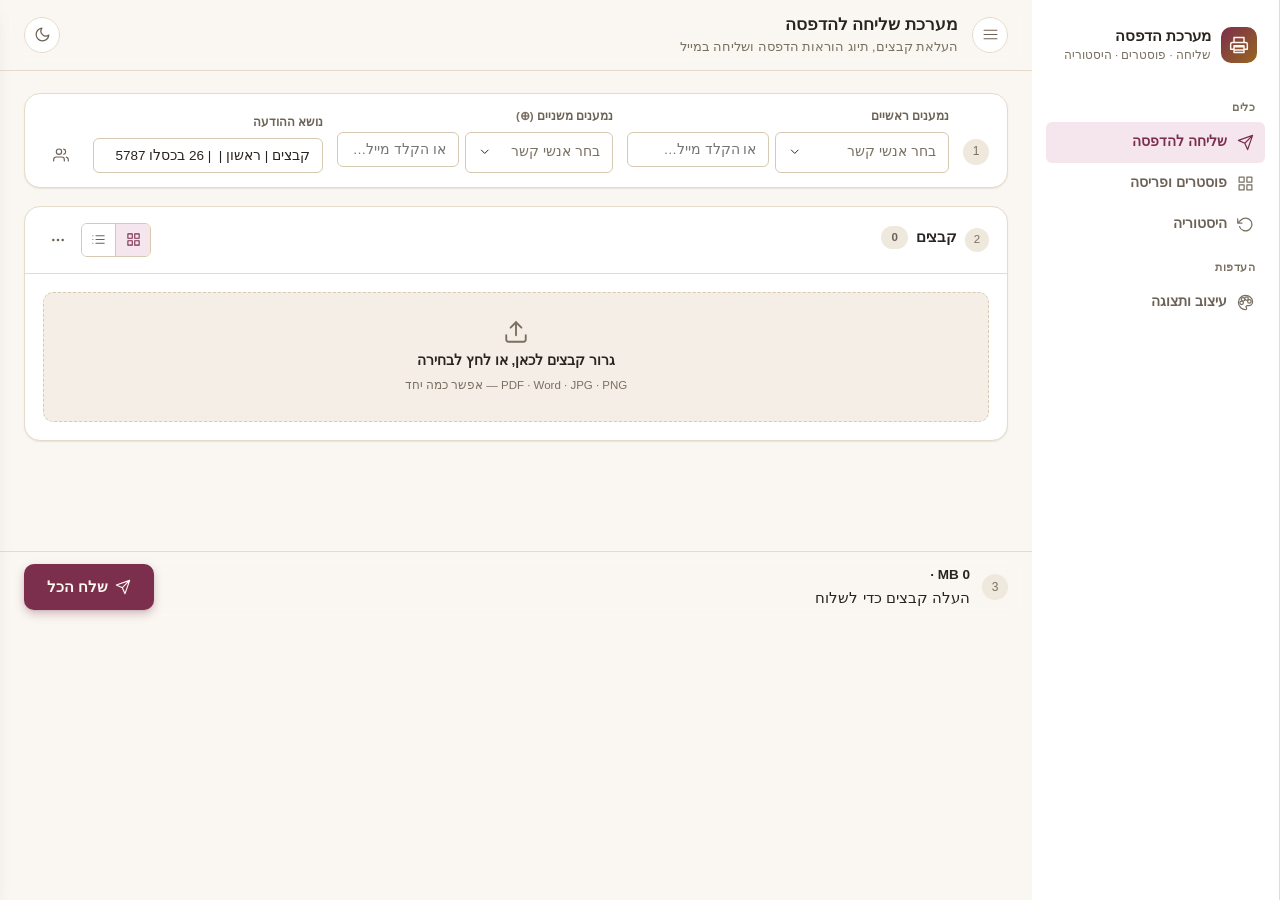
==== app/index.html @ 58e6de59 "Send page: compact destination row, flat option chips, redesigned drawers + progress modal; history:" ====
<!DOCTYPE html>
<html lang="he" dir="rtl">
<head>
<meta charset="UTF-8">
<meta name="viewport" content="width=device-width, initial-scale=1.0">
<title>מערכת שליחה להדפסה</title>
<link rel="stylesheet" href="design-system.css">
<link rel="stylesheet" href="app.css">
<!-- מעטפת משותפת (sidebar/topbar/מצב כהה) + שגיאות משותפות (toast +
     כפתור העתקה + לוג מתמיד) - נטענים מוקדם ככל האפשר. -->
<script src="../js/shell.js"></script>
<script src="../js/errors.js"></script>

<!-- PDF / image engine libs (shared with the rest of the site) -->
<script src="../libs/pdf-lib.min.js"></script>
<script src="../libs/fontkit.umd.min.js"></script>
<script src="../libs/pdf.min.js"></script>
<script src="../libs/jspdf.umd.min.js"></script>
<script src="../opencv.js" async></script>

<!-- Shared modules owned by other agents: PDF math + logo-hide detection -->
<script src="../js/pdf-engine.js"></script>
<script src="../js/logo-blur.js"></script>
</head>
<body>

<!-- ============== SEND PROGRESS (design-system modal) ============== -->
<div class="loader-overlay" id="loader">
  <div class="modal send-progress-modal">
    <div class="modal-head">
      <strong>
        <span class="spinner" id="loaderSpinner"></span>
        <svg class="icon hidden" id="loaderDoneIcon" viewBox="0 0 24 24" style="color:var(--success);"><polyline points="20 6 9 17 4 12"/></svg>
        <svg class="icon hidden" id="loaderErrIcon" viewBox="0 0 24 24" style="color:var(--danger);"><circle cx="12" cy="12" r="10"/><line x1="12" y1="8" x2="12" y2="12"/><line x1="12" y1="16" x2="12.01" y2="16"/></svg>
        <span id="loaderTitle">מתחיל...</span>
      </strong>
      <button type="button" class="btn btn-ghost btn-icon-only btn-sm hidden" id="loaderCloseBtn" title="סגור">
        <svg class="icon" viewBox="0 0 24 24"><line x1="18" y1="6" x2="6" y2="18"/><line x1="6" y1="6" x2="18" y2="18"/></svg>
      </button>
    </div>
    <div class="modal-body send-progress-body">
      <div class="send-steps">
        <div class="step" data-step="prepare"><span class="step-num">1</span><span>הכנת קבצים</span></div>
        <div class="step" data-step="process"><span class="step-num">2</span><span>עיבוד</span></div>
        <div class="step" data-step="upload"><span class="step-num">3</span><span>העלאה</span></div>
        <div class="step" data-step="send"><span class="step-num">4</span><span>שליחה</span></div>
      </div>
      <div class="progress-log" id="progressLog"></div>
    </div>
    <div class="modal-foot">
      <span class="hint" id="loaderHint">אנא המתן — אל תסגור את החלון</span>
      <span style="flex:1"></span>
      <button type="button" class="btn btn-secondary btn-sm" id="loaderCopyBtn" title="העתק את הלוג">העתק לוג</button>
    </div>
  </div>
</div>

<!-- ============== MERGE GROUP SIDE PANEL (design-system) ============== -->
<div id="mergeSidebar" class="side-panel">
  <div class="side-panel-head">
    <div>
      <div class="side-panel-title" id="mergeSidebarTitle">ניהול קבוצה</div>
      <div class="hint">ההגדרות חלות על כל הקבצים בקבוצה - הם ימוזגו לקובץ אחד</div>
    </div>
    <button type="button" class="btn btn-ghost btn-icon-only btn-sm" onclick="closeMergeSidebar()" title="סגור">
      <svg class="icon" viewBox="0 0 24 24"><line x1="18" y1="6" x2="6" y2="18"/><line x1="6" y1="6" x2="18" y2="18"/></svg>
    </button>
  </div>

  <div class="side-panel-body">

    <div class="section-title">סגנון מהיר</div>
    <select id="groupStyleSelect" class="select" onchange="applyStyleToGroup(this.value)"></select>

    <div class="section-title">הדפסה</div>
    <div class="form-grid">
      <div class="field"><label>כמות</label><select id="groupQtySelect" class="select" onchange="applyGroupSetting('quantity', this.value)"></select></div>
      <div class="field"><label>פורמט</label><select id="groupFormatSelect" class="select" onchange="applyGroupSetting('format', this.value)"></select></div>
    </div>

    <div class="section-title">עיצוב ועיבוד</div>
    <div class="opt-chips">
      <label class="opt-chip"><input type="checkbox" id="groupPdfCheck" onchange="applyGroupSetting('convertToPdf', this.checked)"><span>המר ל-PDF</span></label>
      <label class="opt-chip"><input type="checkbox" id="groupBsdCheck" onchange="applyGroupSetting('addBsd', this.checked)"><span>בס"ד</span></label>
      <label class="opt-chip"><input type="checkbox" id="groupNumCheck" onchange="applyGroupSetting('addPageNumbers', this.checked)"><span>מספור עמודים</span></label>
      <label class="opt-chip"><input type="checkbox" id="groupRevCheck" onchange="applyGroupSetting('reverseLastPage', this.checked)"><span>הפוך דף אחרון</span></label>
      <label class="opt-chip"><input type="checkbox" id="groupArrowsCheck" onchange="applyGroupSetting('addArrows', this.checked)"><span>9 בעמוד + חיצים</span></label>
      <label class="opt-chip"><input type="checkbox" id="groupDupCheck" onchange="applyGroupSetting('duplicateTwoUp', this.checked)"><span>2 בעמוד משוכפל</span></label>
      <label class="opt-chip"><input type="checkbox" id="groupBlankCheck" onchange="applyGroupSetting('addEvenBlankPage', this.checked)"><span>דף ריק זוגי</span></label>
      <label class="opt-chip"><input type="checkbox" id="groupMarginCutCheck" onchange="applyGroupSetting('marginCut', this.checked)"><span>חיתוך שוליים</span></label>
    </div>

    <div class="form-grid" style="margin-top:14px;">
      <div class="field">
        <label>לוגו</label>
        <select id="groupLogoSelect" class="select" onchange="applyGroupSetting('addLogo', this.value)">
          <option value="">ללא לוגו</option>
          <option value="1">לוגו 1</option>
          <option value="2">לוגו 2</option>
        </select>
      </div>
      <div class="field">
        <label>&nbsp;</label>
        <label class="opt-chip" style="width:100%;"><input type="checkbox" id="groupSendSecondary" onchange="applyGroupSetting('sendSecondary', this.checked)"><span>שליחה משנית ⊕</span></label>
      </div>
    </div>

    <div class="section-title">סדר המיזוג</div>
    <div id="mergeListContainer"></div>
  </div>

  <div class="side-panel-foot" style="flex-direction:row;">
    <button type="button" class="btn btn-secondary" style="flex:1;" onclick="openPageSorter()">
      <svg class="icon" viewBox="0 0 24 24"><circle cx="9" cy="6" r="1.5"/><circle cx="15" cy="6" r="1.5"/><circle cx="9" cy="12" r="1.5"/><circle cx="15" cy="12" r="1.5"/><circle cx="9" cy="18" r="1.5"/><circle cx="15" cy="18" r="1.5"/></svg>
      סדר וערבב דפים
    </button>
    <button type="button" class="btn btn-primary" onclick="closeMergeSidebar()">סיום</button>
  </div>
</div>

<!-- ============== EDIT STYLE SIDEBAR ============== -->
<div id="editStyleSidebar" class="side-panel">
  <div class="side-panel-head">
    <div class="side-panel-title"><svg class="icon" viewBox="0 0 24 24"><circle cx="13.5" cy="6.5" r="2.5"/><circle cx="17.5" cy="10.5" r="2.5"/><circle cx="8.5" cy="7.5" r="2.5"/><circle cx="6.5" cy="12.5" r="2.5"/><path d="M12 2C6.5 2 2 6.5 2 12s4.5 10 10 10c.926 0 1.648-.746 1.648-1.688 0-.437-.18-.835-.437-1.125-.29-.289-.438-.652-.438-1.125a1.64 1.64 0 0 1 1.668-1.668h1.996c3.051 0 5.555-2.503 5.555-5.554C21.965 6.012 17.461 2 12 2z"/></svg> עריכת סגנון</div>
    <button type="button" class="btn btn-ghost btn-icon-only btn-sm" onclick="closeEditStyleSidebar()" title="סגור"><svg class="icon" viewBox="0 0 24 24"><line x1="18" y1="6" x2="6" y2="18"/><line x1="6" y1="6" x2="18" y2="18"/></svg></button>
  </div>
  <div class="side-panel-body">
    <input type="hidden" id="editStyleOriginalName">
    <div class="group-settings-box">
      <div class="field" style="margin-bottom:9px;">
        <label>שם הסגנון</label>
        <input type="text" id="editStyleNameInput" class="input">
      </div>
      <div class="group-setting-row">
        <div style="flex:1;"><label style="font-size:11.5px;">כמות</label><select id="editStyleQuantity" class="select"></select></div>
        <div style="flex:1;"><label style="font-size:11.5px;">פורמט</label><select id="editStyleFormat" class="select"></select></div>
      </div>
      <div class="opt-chips">
        <label class="opt-chip"><input type="checkbox" id="editStyleConvertPdf"><span>המר ל-PDF</span></label>
        <label class="opt-chip"><input type="checkbox" id="editStyleBsd"><span>בס"ד</span></label>
        <label class="opt-chip"><input type="checkbox" id="editStylePageNumbers"><span>מספור</span></label>
        <label class="opt-chip"><input type="checkbox" id="editStyleReverseLast"><span>היפוך סוף</span></label>
        <label class="opt-chip"><input type="checkbox" id="editStyleArrows"><span>9 בעמוד + חיצים</span></label>
        <label class="opt-chip"><input type="checkbox" id="editStyleDuplicateTwoUp"><span>2 משוכפל</span></label>
        <label class="opt-chip"><input type="checkbox" id="editStyleAddEvenBlank"><span>דף ריק זוגי</span></label>
        <label class="opt-chip"><input type="checkbox" id="editStyleMarginCut"><span>חיתוך שוליים</span></label>
      </div>
      <div class="field" style="margin-top:9px;">
        <label>לוגו</label>
        <select id="editStyleLogo" class="select">
          <option value="">אין</option>
          <option value="1">לוגו 1</option>
          <option value="2">לוגו 2</option>
        </select>
      </div>
      <label class="opt-chip" style="margin-top:9px;"><input type="checkbox" id="editStyleSendSecondary"><span>שליחה משנית (+)</span></label>
      <label class="opt-chip" style="margin-top:5px;"><input type="checkbox" id="editStylePlusSelected"><span>סימון קובץ לשליחה משנית (⊕) כברירת מחדל</span></label>
    </div>
  </div>
  <div class="side-panel-foot">
    <button class="btn btn-primary" style="width:100%;" onclick="saveEditedStyle()"><svg class="icon" viewBox="0 0 24 24"><polyline points="20 6 9 17 4 12"/></svg> שמור</button>
    <button class="btn btn-ghost" style="width:100%;" onclick="closeEditStyleSidebar()">ביטול</button>
  </div>
</div>

<!-- ============== MODALS ============== -->
<div id="formatManagerModal" class="modal-backdrop-wrap">
  <div class="modal">
    <div class="modal-head"><strong><svg class="icon" viewBox="0 0 24 24"><line x1="8" y1="6" x2="21" y2="6"/><line x1="8" y1="12" x2="21" y2="12"/><line x1="8" y1="18" x2="21" y2="18"/><line x1="3" y1="6" x2="3.01" y2="6"/><line x1="3" y1="12" x2="3.01" y2="12"/><line x1="3" y1="18" x2="3.01" y2="18"/></svg> ניהול רשימת פורמטים</strong><button class="modal-close-x" onclick="closeModal('formatManagerModal')"><svg class="icon" viewBox="0 0 24 24"><line x1="18" y1="6" x2="6" y2="18"/><line x1="6" y1="6" x2="18" y2="18"/></svg></button></div>
    <div class="modal-body">
      <div class="manager-add-row">
        <input type="text" id="newFormatInput" class="input" placeholder="שם פורמט חדש...">
        <button class="btn btn-primary btn-icon-only" onclick="addFormatManual()"><svg class="icon" viewBox="0 0 24 24"><line x1="12" y1="5" x2="12" y2="19"/><line x1="5" y1="12" x2="19" y2="12"/></svg></button>
      </div>
      <label class="checkbox-row" style="background:var(--info-tint); padding:9px 10px; border-radius:var(--radius-sm); margin-bottom:12px;">
        <input type="checkbox" id="newFormatAutoRev"> הפוך דף אחרון אוטומטית (אם מתחלק ב-4)
      </label>
      <div class="manager-list" id="modalFormatList"></div>
    </div>
    <div class="modal-foot"><button class="btn btn-secondary" style="width:100%;" onclick="closeModal('formatManagerModal')">סגור ושמור</button></div>
  </div>
</div>

<div id="quantityManagerModal" class="modal-backdrop-wrap">
  <div class="modal">
    <div class="modal-head"><strong><svg class="icon" viewBox="0 0 24 24"><path d="M4 9h16M4 15h16M10 3L8 21M16 3l-2 18"/></svg> ניהול רשימת כמויות</strong><button class="modal-close-x" onclick="closeModal('quantityManagerModal')"><svg class="icon" viewBox="0 0 24 24"><line x1="18" y1="6" x2="6" y2="18"/><line x1="6" y1="6" x2="18" y2="18"/></svg></button></div>
    <div class="modal-body">
      <div class="manager-add-row">
        <input type="text" id="newQuantityInput" class="input" placeholder="כמות חדשה (לדוגמה: 100)...">
        <button class="btn btn-primary btn-icon-only" onclick="addQuantityManual()"><svg class="icon" viewBox="0 0 24 24"><line x1="12" y1="5" x2="12" y2="19"/><line x1="5" y1="12" x2="19" y2="12"/></svg></button>
      </div>
      <div class="manager-list" id="modalQuantityList"></div>
    </div>
    <div class="modal-foot"><button class="btn btn-secondary" style="width:100%;" onclick="closeModal('quantityManagerModal')">סגור ושמור</button></div>
  </div>
</div>

<div id="contactsModal" class="modal-backdrop-wrap">
  <div class="modal">
    <div class="modal-head"><strong><svg class="icon" viewBox="0 0 24 24"><path d="M17 21v-2a4 4 0 0 0-4-4H5a4 4 0 0 0-4 4v2"/><circle cx="9" cy="7" r="4"/><path d="M23 21v-2a4 4 0 0 0-3-3.87M16 3.13a4 4 0 0 1 0 7.75"/></svg> ניהול אנשי קשר</strong><button class="modal-close-x" onclick="closeModal('contactsModal')"><svg class="icon" viewBox="0 0 24 24"><line x1="18" y1="6" x2="6" y2="18"/><line x1="6" y1="6" x2="18" y2="18"/></svg></button></div>
    <div class="modal-body">
      <div class="manager-add-row">
        <input type="text" id="newContactName" class="input" placeholder="שם..." style="flex:1">
        <input type="text" id="newContactEmail" class="input" placeholder="מייל..." style="flex:1">
        <button class="btn btn-primary btn-icon-only" onclick="addContactManual()"><svg class="icon" viewBox="0 0 24 24"><line x1="12" y1="5" x2="12" y2="19"/><line x1="5" y1="12" x2="19" y2="12"/></svg></button>
      </div>
      <div class="manager-list" id="modalContactsList"></div>
    </div>
    <div class="modal-foot"><button class="btn btn-secondary" style="width:100%;" onclick="closeModal('contactsModal')">סגור</button></div>
  </div>
</div>

<div id="pageSelectionModal" class="modal-backdrop-wrap">
  <div class="modal modal-wide">
    <div class="modal-head"><strong><svg class="icon" viewBox="0 0 24 24"><circle cx="6" cy="6" r="3"/><circle cx="6" cy="18" r="3"/><line x1="20" y1="4" x2="8.12" y2="15.88"/><line x1="14.47" y1="14.48" x2="20" y2="20"/><line x1="8.12" y1="8.12" x2="12" y2="12"/></svg> בחירת עמודים להדפסה/הורדה</strong><button class="modal-close-x" onclick="closeModal('pageSelectionModal')"><svg class="icon" viewBox="0 0 24 24"><line x1="18" y1="6" x2="6" y2="18"/><line x1="6" y1="6" x2="18" y2="18"/></svg></button></div>
    <div class="modal-body">
      <p class="hint" style="margin-bottom:10px;">הזן עמודים או טווחים מופרדים בפסיק (לדוגמה: 1, 3, 5-8). השאר ריק כדי לבחור הכל. לחיצה על הריבועים מעדכנת את הרשימה, והקלדה ידנית מעדכנת את הריבועים.</p>
      <div class="manager-add-row">
        <input type="text" id="pageSelectionInput" class="input" placeholder="לדוגמה: 1, 3, 5-8" dir="ltr" oninput="updatePageSelectionVisuals()">
        <button class="btn btn-secondary" onclick="selectAllPages()" title="סמן הכל"><svg class="icon" viewBox="0 0 24 24"><polyline points="20 6 9 17 4 12"/></svg> הכל</button>
      </div>
      <div id="pageSelectionLoading" class="hidden" style="text-align:center; padding:20px;"><span class="spinner" style="display:inline-block;vertical-align:middle;"></span> טוען דפים...</div>
      <div id="pageSelectionGrid" class="page-checkbox-grid"></div>
    </div>
    <div class="modal-foot"><button class="btn btn-primary" style="width:100%;" onclick="savePageSelection()">שמור בחירה</button></div>
  </div>
</div>

<div id="brandingModal" class="modal-backdrop-wrap">
  <div class="modal">
    <div class="modal-head"><strong><svg class="icon" viewBox="0 0 24 24"><path d="M12 2l3 7h7l-5.5 4.5 2 7.5-6.5-4.5L5.5 21l2-7.5L2 9h7z"/></svg> הגדרות מיתוג</strong><button class="modal-close-x" onclick="closeModal('brandingModal')"><svg class="icon" viewBox="0 0 24 24"><line x1="18" y1="6" x2="6" y2="18"/><line x1="6" y1="6" x2="18" y2="18"/></svg></button></div>
    <div class="modal-body">
      <div class="branding-toggle-row"><span><svg class="icon" viewBox="0 0 24 24"><polygon points="12 2 20 16 4 16"/><polygon points="12 22 4 8 20 8"/></svg> הוסף בס"ד (ברירת מחדל)</span><div class="switch" id="defaultBsdToggle" onclick="toggleSwitch('defaultBsdToggle', saveBrandingDefaults)"></div></div>
      <div class="branding-toggle-row"><span><svg class="icon" viewBox="0 0 24 24"><rect x="3" y="3" width="18" height="18" rx="2"/><circle cx="8.5" cy="8.5" r="1.5"/><polyline points="21 15 16 10 5 21"/></svg> הוסף לוגו (ברירת מחדל)</span><div class="tristate-logo" onclick="cycleDefaultLogo()" title="לחץ כדי להחליף: אין → לוגו 1 → לוגו 2 → אין"><span id="defaultLogoLabel">אין</span></div></div>
      <hr style="margin:12px 0; border:0; border-top:1px solid var(--border);">

      <div class="logo-blur-settings-box">
        <div style="font-weight:800; font-size:12.5px;"><svg class="icon" viewBox="0 0 24 24"><path d="M17.94 17.94A10.07 10.07 0 0 1 12 20c-7 0-11-8-11-8a18.45 18.45 0 0 1 5.06-5.94M9.9 4.24A9.12 9.12 0 0 1 12 4c7 0 11 8 11 8a18.5 18.5 0 0 1-2.16 3.19m-6.72-1.07a3 3 0 1 1-4.24-4.24"/><line x1="1" y1="1" x2="23" y2="23"/></svg> הגדרות הסתרת לוגו / תוכן</div>
        <div class="branding-toggle-row" style="margin-bottom:0;"><span><svg class="icon" viewBox="0 0 24 24"><path d="M12 2.69l5.66 5.66a8 8 0 1 1-11.31 0z"/></svg> הפעל הסתרה לכל הקבצים (ברירת מחדל)</span><div class="switch" id="defaultBlurToggle" onclick="toggleGlobalBlur()"></div></div>
        <button type="button" class="btn btn-secondary" id="openCropBtn" style="width:100%;"><svg class="icon" viewBox="0 0 24 24"><path d="M6.13 1L6 16a2 2 0 0 0 2 2h15"/><path d="M1 6.13L16 6a2 2 0 0 1 2 2v15"/></svg> בחר לוגו להסתרה מתוך המסמך</button>
        <div style="font-size:11.5px; font-weight:800;">אפקט ההסתרה</div>
        <div class="options-list" id="blurEffectOptions">
          <label class="option-item checked"><input type="radio" name="blurType" value="blur" checked><svg class="icon" viewBox="0 0 24 24"><path d="M12 2.69l5.66 5.66a8 8 0 1 1-11.31 0z"/></svg> טשטוש</label>
          <label class="option-item"><input type="radio" name="blurType" value="inpaint"><svg class="icon" style="color:#8b5cf6;" viewBox="0 0 24 24"><path d="M15 4V2M15 16v-2M8 9h2M20 9h2M17.8 11.8L19 13M15 9h0M17.8 6.2L19 5M3 21l9-9M12.2 6.2L11 5"/></svg> מילוי חכם</label>
          <label class="option-item"><input type="radio" name="blurType" value="white"><svg class="icon" style="color:#ccc;" viewBox="0 0 24 24"><rect x="3" y="3" width="18" height="18" rx="2"/></svg> מילוי לבן</label>
        </div>
        <div style="font-size:11.5px; font-weight:800;">שיטת פעולה</div>
        <div class="options-list" id="blurMethodOptions">
          <label class="option-item checked" title="מחפש את הלוגו לפי הצורה שלו"><input type="radio" name="blurMethod" value="pattern" checked><svg class="icon" style="color:#10b981;" viewBox="0 0 24 24"><path d="M12 2a5 5 0 0 0-5 5v1a4 4 0 0 0-3 3.87A4 4 0 0 0 5 19a4 4 0 0 0 7 2.65A4 4 0 0 0 19 19a4 4 0 0 0 1-7.13V11a4 4 0 0 0-3-3.87V7a5 5 0 0 0-5-5z"/></svg> חיפוש חכם</label>
          <label class="option-item" title="מטשטש תמיד את אותו אזור יחסי"><input type="radio" name="blurMethod" value="fixed"><svg class="icon" style="color:#f59e0b;" viewBox="0 0 24 24"><circle cx="12" cy="12" r="10"/><line x1="22" y1="12" x2="18" y2="12"/><line x1="6" y1="12" x2="2" y2="12"/><line x1="12" y1="6" x2="12" y2="2"/><line x1="12" y1="22" x2="12" y2="18"/></svg> מיקום קבוע</label>
        </div>
        <div style="font-size:11.5px; font-weight:800;">כיוונון ידני (מ״מ)</div>
        <div style="display:flex; gap:8px;">
          <div style="flex:1;"><label style="font-size:10.5px;">למעלה/למטה</label><input type="number" id="blurOffsetY" value="0" step="1" class="input" style="padding:6px;"></div>
          <div style="flex:1;"><label style="font-size:10.5px;">ימינה/שמאלה</label><input type="number" id="blurOffsetX" value="0" step="1" class="input" style="padding:6px;"></div>
        </div>
        <div id="logoPreviewContainerCrop" class="hidden" style="text-align:center;">
          <img id="logoPreviewCrop" style="max-height:50px; border-radius:4px; border:1px solid var(--border);">
          <button class="btn btn-danger-ghost btn-sm" style="width:100%; margin-top:6px;" onclick="clearCropLogo()">מחק לוגו מסתיר</button>
        </div>
      </div>

      <hr style="margin:12px 0; border:0; border-top:1px solid var(--border);">
      <label style="display:block; margin-bottom:5px; font-size:12.5px; font-weight:700;">לוגו 1 (נשמר בדפדפן)</label>
      <div class="branding-preview" id="logo1PreviewContainer"><span class="hint">אין לוגו</span></div>
      <input type="file" id="logo1UploadInput" accept="image/*" class="hidden" onchange="handleLogoUpload(1, this.files)">
      <div style="display:flex; gap:6px; margin-bottom:15px;">
        <button class="btn btn-secondary" style="flex:1;" onclick="document.getElementById('logo1UploadInput').click()">בחר תמונה</button>
        <button class="btn btn-danger-ghost" onclick="clearLogo(1)">הסר</button>
      </div>
      <label style="display:block; margin-bottom:5px; font-size:12.5px; font-weight:700;">לוגו 2 (נשמר בדפדפן)</label>
      <div class="branding-preview" id="logo2PreviewContainer"><span class="hint">אין לוגו</span></div>
      <input type="file" id="logo2UploadInput" accept="image/*" class="hidden" onchange="handleLogoUpload(2, this.files)">
      <div style="display:flex; gap:6px;">
        <button class="btn btn-secondary" style="flex:1;" onclick="document.getElementById('logo2UploadInput').click()">בחר תמונה</button>
        <button class="btn btn-danger-ghost" onclick="clearLogo(2)">הסר</button>
      </div>
    </div>
    <div class="modal-foot"><button class="btn btn-secondary" style="width:100%;" onclick="closeModal('brandingModal')">סגור ושמור</button></div>
  </div>
</div>

<div id="styleManagerModal" class="modal-backdrop-wrap">
  <div class="modal">
    <div class="modal-head"><strong><svg class="icon" viewBox="0 0 24 24"><circle cx="13.5" cy="6.5" r="2.5"/><circle cx="17.5" cy="10.5" r="2.5"/><circle cx="8.5" cy="7.5" r="2.5"/><circle cx="6.5" cy="12.5" r="2.5"/><path d="M12 2C6.5 2 2 6.5 2 12s4.5 10 10 10c.926 0 1.648-.746 1.648-1.688 0-.437-.18-.835-.437-1.125-.29-.289-.438-.652-.438-1.125a1.64 1.64 0 0 1 1.668-1.668h1.996c3.051 0 5.555-2.503 5.555-5.554C21.965 6.012 17.461 2 12 2z"/></svg> ניהול סגנונות שליחה</strong><button class="modal-close-x" onclick="closeModal('styleManagerModal')"><svg class="icon" viewBox="0 0 24 24"><line x1="18" y1="6" x2="6" y2="18"/><line x1="6" y1="6" x2="18" y2="18"/></svg></button></div>
    <div class="modal-body">
      <p class="hint" style="margin-bottom:10px;">שמור והחל הגדרות (כמות, פורמט, המרה ל-PDF, בס"ד, לוגו, מספור וכו'). מיזוג לא נכלל.</p>
      <div class="field">
        <label>שמור מהקובץ</label>
        <select id="styleSourceFileSelect" class="select"><option value="-1">ברירת מחדל (מיתוג)</option></select>
      </div>
      <div class="manager-add-row">
        <input type="text" id="newStyleNameInput" class="input" placeholder="שם לסגנון...">
        <button class="btn" style="background:var(--success-solid); color:var(--text-on-primary);" onclick="saveCurrentAsStyle()"><svg class="icon" viewBox="0 0 24 24"><path d="M19 21H5a2 2 0 0 1-2-2V5a2 2 0 0 1 2-2h11l5 5v11a2 2 0 0 1-2 2z"/><polyline points="17 21 17 13 7 13 7 21"/><polyline points="7 3 7 8 15 8"/></svg> שמור</button>
      </div>
      <div class="manager-list" id="modalStyleList"></div>
    </div>
    <div class="modal-foot"><button class="btn btn-secondary" style="width:100%;" onclick="closeModal('styleManagerModal')">סגור</button></div>
  </div>
</div>

<div id="pagePreviewModal" class="modal-backdrop-wrap" onclick="if(event.target===this) closeModal('pagePreviewModal')">
  <div class="modal modal-xwide" style="height:88vh;" onclick="event.stopPropagation()">
    <div class="modal-head"><strong>תצוגה מקדימה</strong><button class="modal-close-x" onclick="closeModal('pagePreviewModal')"><svg class="icon" viewBox="0 0 24 24"><line x1="18" y1="6" x2="6" y2="18"/><line x1="6" y1="6" x2="18" y2="18"/></svg></button></div>
    <div class="modal-body" id="pagePreviewContent" style="flex:1; display:flex; align-items:center; justify-content:center; background:var(--surface-sunken); border-radius:var(--radius-md);">
      <div class="spinner"></div>
    </div>
  </div>
</div>

<div id="pageSorterModal" class="modal-backdrop-wrap">
  <div class="modal modal-xwide" style="height:90vh; display:flex; flex-direction:column;">
    <div class="modal-head"><strong id="pageSorterTitle"><svg class="icon" viewBox="0 0 24 24"><circle cx="9" cy="6" r="1.5"/><circle cx="15" cy="6" r="1.5"/><circle cx="9" cy="12" r="1.5"/><circle cx="15" cy="12" r="1.5"/><circle cx="9" cy="18" r="1.5"/><circle cx="15" cy="18" r="1.5"/></svg> סדרן דפים</strong><button class="modal-close-x" onclick="closeModal('pageSorterModal')"><svg class="icon" viewBox="0 0 24 24"><line x1="18" y1="6" x2="6" y2="18"/><line x1="6" y1="6" x2="18" y2="18"/></svg></button></div>
    <div class="modal-body" style="display:flex; flex-direction:column; flex:1; min-height:0;">
      <div class="page-sorter-toolbar">
        <div style="display:flex; gap:8px;">
          <button class="btn btn-secondary btn-sm" onclick="addBlankPageToFinalOrder()"><svg class="icon" viewBox="0 0 24 24"><rect x="3" y="3" width="18" height="18" rx="2"/><line x1="12" y1="8" x2="12" y2="16"/><line x1="8" y1="12" x2="16" y2="12"/></svg> הוסף דף ריק</button>
          <button class="btn btn-ghost btn-sm" onclick="resetFinalOrder()"><svg class="icon" viewBox="0 0 24 24"><polyline points="1 4 1 10 7 10"/><path d="M3.51 15a9 9 0 1 0 2.13-9.36L1 10"/></svg> אפס סדר</button>
        </div>
        <span id="pageSorterInfo" class="hint"></span>
      </div>
      <div class="page-sorter-layout">
        <div class="sorter-panel">
          <div class="sorter-panel-head">קבצי מקור</div>
          <div id="sourcePagesContainer" class="sorter-panel-body"></div>
        </div>
        <div class="sorter-panel">
          <div class="sorter-panel-head">סדר הדפים הסופי</div>
          <div id="finalPagesContainer" class="sorter-panel-body"></div>
        </div>
      </div>
      <div class="page-sorter-footer">
        <button class="btn btn-ghost" onclick="closeModal('pageSorterModal')">ביטול</button>
        <button class="btn btn-secondary" onclick="downloadSortedFile()"><svg class="icon" viewBox="0 0 24 24"><path d="M21 15v4a2 2 0 0 1-2 2H5a2 2 0 0 1-2-2v-4"/><polyline points="7 10 12 15 17 10"/><line x1="12" y1="15" x2="12" y2="3"/></svg> הורד קובץ ערוך</button>
        <button class="btn btn-primary" onclick="savePageOrder()"><svg class="icon" viewBox="0 0 24 24"><polyline points="20 6 9 17 4 12"/></svg> שמור סדר וסגור</button>
      </div>
    </div>
  </div>
</div>

<div id="cropModal" class="modal-backdrop-wrap">
  <div class="modal modal-xwide">
    <div class="modal-head"><strong>בחירת אזור להסתרה</strong><button class="modal-close-x" id="closeModalBtn"><svg class="icon" viewBox="0 0 24 24"><line x1="18" y1="6" x2="6" y2="18"/><line x1="6" y1="6" x2="18" y2="18"/></svg></button></div>
    <div class="modal-body crop-modal-body" id="modalBody">
      <div class="crop-canvas-wrapper hidden" id="cropCanvasWrapper">
        <canvas id="cropCanvas"></canvas>
        <canvas id="cropOverlay"></canvas>
      </div>
      <div id="cropLoader" class="hidden"><div class="spinner"></div></div>
    </div>
    <div class="modal-foot">
      <button class="btn btn-ghost" id="cancelCropBtn">ביטול</button>
      <button class="btn btn-primary" id="confirmCropBtn">גזור ושמור אזור להסתרה</button>
    </div>
  </div>
</div>

<!-- ============== APP SHELL ============== -->
<div class="app-shell">

  <aside class="sidebar" id="sidebar">
    <div class="brand">
      <div class="brand-mark"><svg class="icon" viewBox="0 0 24 24"><path d="M6 9V3h12v6M6 18h12v3H6zM6 14h12M4 9h16a2 2 0 0 1 2 2v6h-4v-4H6v4H2v-6a2 2 0 0 1 2-2z"/></svg></div>
      <div>
        <div class="brand-text">מערכת הדפסה</div>
        <div class="brand-sub">שליחה · פוסטרים · היסטוריה</div>
      </div>
    </div>
    <nav class="nav-group">
      <div class="nav-group-label">כלים</div>
      <a class="nav-link active" href="index.html">
        <svg class="icon" viewBox="0 0 24 24"><path d="M22 2L11 13M22 2l-7 20-4-9-9-4 20-7z"/></svg>
        <span class="nav-label">שליחה להדפסה</span>
      </a>
      <a class="nav-link" href="../poster.html">
        <svg class="icon" viewBox="0 0 24 24"><path d="M3 3h7v7H3zM14 3h7v7h-7zM3 14h7v7H3zM14 14h7v7h-7z"/></svg>
        <span class="nav-label">פוסטרים ופריסה</span>
      </a>
      <a class="nav-link" href="history.html">
        <svg class="icon" viewBox="0 0 24 24"><path d="M1 4v6h6M3.51 15a9 9 0 1 0 2.13-9.36L1 10"/></svg>
        <span class="nav-label">היסטוריה</span>
      </a>
      <div class="nav-group-label">העדפות</div>
      <a class="nav-link" href="display-settings.html">
        <svg class="icon" viewBox="0 0 24 24"><circle cx="13.5" cy="6.5" r="2.5"/><circle cx="17.5" cy="10.5" r="2.5"/><circle cx="8.5" cy="7.5" r="2.5"/><circle cx="6.5" cy="12.5" r="2.5"/><path d="M12 2C6.5 2 2 6.5 2 12s4.5 10 10 10c.926 0 1.648-.746 1.648-1.688 0-.437-.18-.835-.437-1.125-.29-.289-.438-.652-.438-1.125a1.64 1.64 0 0 1 1.668-1.668h1.996c3.051 0 5.555-2.503 5.555-5.554C21.965 6.012 17.461 2 12 2z"/></svg>
        <span class="nav-label">עיצוב ותצוגה</span>
      </a>
    </nav>
  </aside>
  <div class="sidebar-backdrop" id="sidebarBackdrop"></div>

  <div class="main">
    <div class="topbar">
      <button type="button" class="icon-btn menu-toggle" id="menuToggle" title="תפריט">
        <svg class="icon" viewBox="0 0 24 24"><line x1="3" y1="6" x2="21" y2="6"/><line x1="3" y1="12" x2="21" y2="12"/><line x1="3" y1="18" x2="21" y2="18"/></svg>
      </button>
      <div>
        <div class="topbar-title">מערכת שליחה להדפסה</div>
        <div class="crumb">העלאת קבצים, תיוג הוראות הדפסה ושליחה במייל</div>
      </div>
      <span style="flex:1"></span>
      <button type="button" class="icon-btn" id="themeToggle" title="מצב כהה/בהיר">
        <svg class="icon" viewBox="0 0 24 24"><path d="M21 12.79A9 9 0 1 1 11.21 3 7 7 0 0 0 21 12.79z"/></svg>
      </button>
    </div>

    <div class="content">

      <!-- ============ SEND WORKSPACE (built from scratch on the אריג system) ============ -->
      <div class="send-workspace">

        <!-- ---- שלב 1: יעד (קומפקטי - שורה אחת) ---- -->
        <section class="card">
          <div class="card-pad send-dest">
            <div class="send-dest-row">
              <span class="step-num current">1</span>
              <div class="field">
                <label>נמענים ראשיים</label>
                <div class="recipient-row">
                  <div class="multiselect" id="mainEmailMultiselect"></div>
                  <input type="text" id="mainEmailManual" class="input" placeholder="או הקלד מייל…" list="contacts-datalist">
                </div>
              </div>
              <div class="field">
                <label>נמענים משניים <span class="hint">(⊕)</span></label>
                <div class="recipient-row">
                  <div class="multiselect" id="secondaryEmailMultiselect"></div>
                  <input type="text" id="secondaryEmailManual" class="input" placeholder="או הקלד מייל…" list="contacts-datalist">
                </div>
                <datalist id="contacts-datalist"></datalist>
              </div>
              <div class="field">
                <label>נושא ההודעה</label>
                <input type="text" id="subject" class="input">
              </div>
              <button type="button" class="btn btn-secondary btn-icon-only" onclick="openModal('contactsModal')" title="אנשי קשר">
                <svg class="icon" viewBox="0 0 24 24"><path d="M17 21v-2a4 4 0 0 0-4-4H5a4 4 0 0 0-4 4v2"/><circle cx="9" cy="7" r="4"/><path d="M23 21v-2a4 4 0 0 0-3-3.87M16 3.13a4 4 0 0 1 0 7.75"/></svg>
              </button>
            </div>
          </div>
        </section>

        <!-- ---- שלב 2: קבצים ---- -->
        <section class="card">
          <div class="card-head">
            <div class="card-title-row">
              <span class="step-num current">2</span>
              <h3>קבצים <span class="badge badge-neutral" id="fileCountBadge">0</span></h3>
            </div>
            <div class="send-files-tools">
              <div class="style-selector-row" id="styleSelectorRow">
                <select id="styleSelect" class="select" onchange="onStyleSelectChange()"><option value="">סגנון לכל הקבצים…</option></select>
                <button class="btn btn-secondary btn-sm" onclick="applySelectedStyle()" id="applyStyleBtn" disabled>החל</button>
              </div>
              <div class="toggle-btn-group view-switcher">
                <button type="button" id="btn-grid-view" class="active" title="תצוגת רשת"><svg class="icon" viewBox="0 0 24 24"><rect x="3" y="3" width="7" height="7"/><rect x="14" y="3" width="7" height="7"/><rect x="14" y="14" width="7" height="7"/><rect x="3" y="14" width="7" height="7"/></svg></button>
                <button type="button" id="btn-list-view" title="תצוגת רשימה"><svg class="icon" viewBox="0 0 24 24"><line x1="8" y1="6" x2="21" y2="6"/><line x1="8" y1="12" x2="21" y2="12"/><line x1="8" y1="18" x2="21" y2="18"/><line x1="3" y1="6" x2="3.01" y2="6"/><line x1="3" y1="12" x2="3.01" y2="12"/><line x1="3" y1="18" x2="3.01" y2="18"/></svg></button>
              </div>
              <div class="dropdown-wrap" id="manageDropdown">
                <button type="button" class="btn btn-secondary btn-sm btn-icon-only" onclick="toggleDropdown('manageDropdown')" title="ניהול">
                  <svg class="icon" viewBox="0 0 24 24"><circle cx="12" cy="12" r="1"/><circle cx="19" cy="12" r="1"/><circle cx="5" cy="12" r="1"/></svg>
                </button>
                <div class="dropdown-panel">
                  <button class="dropdown-item" onclick="openModal('formatManagerModal')"><svg class="icon" viewBox="0 0 24 24"><line x1="8" y1="6" x2="21" y2="6"/><line x1="8" y1="12" x2="21" y2="12"/><line x1="8" y1="18" x2="21" y2="18"/></svg> ניהול פורמטים</button>
                  <button class="dropdown-item" onclick="openModal('quantityManagerModal')"><svg class="icon" viewBox="0 0 24 24"><path d="M4 9h16M4 15h16M10 3L8 21M16 3l-2 18"/></svg> ניהול כמויות</button>
                  <button class="dropdown-item" onclick="openModal('styleManagerModal')"><svg class="icon" viewBox="0 0 24 24"><circle cx="13.5" cy="6.5" r="2.5"/><circle cx="17.5" cy="10.5" r="2.5"/><circle cx="8.5" cy="7.5" r="2.5"/><circle cx="6.5" cy="12.5" r="2.5"/><path d="M12 2C6.5 2 2 6.5 2 12s4.5 10 10 10c.926 0 1.648-.746 1.648-1.688 0-.437-.18-.835-.437-1.125-.29-.289-.438-.652-.438-1.125a1.64 1.64 0 0 1 1.668-1.668h1.996c3.051 0 5.555-2.503 5.555-5.554C21.965 6.012 17.461 2 12 2z"/></svg> סגנונות שליחה</button>
                  <button class="dropdown-item" onclick="openModal('brandingModal')"><svg class="icon" viewBox="0 0 24 24"><path d="M12 2l3 7h7l-5.5 4.5 2 7.5-6.5-4.5L5.5 21l2-7.5L2 9h7z"/></svg> מיתוג והסתרת לוגו</button>
                  <div class="user-menu-divider"></div>
                  <button class="dropdown-item" onclick="requestLogDirectoryAccess()"><svg class="icon" viewBox="0 0 24 24"><path d="M22 19a2 2 0 0 1-2 2H4a2 2 0 0 1-2-2V5a2 2 0 0 1 2-2h5l2 3h9a2 2 0 0 1 2 2z"/></svg> תיקיית לוגים</button>
                </div>
              </div>
            </div>
          </div>
          <div class="card-pad">
            <label class="upload-zone" for="fileInput" id="dropZone">
              <svg class="icon" viewBox="0 0 24 24"><path d="M21 15v4a2 2 0 0 1-2 2H5a2 2 0 0 1-2-2v-4"/><polyline points="17 8 12 3 7 8"/><line x1="12" y1="3" x2="12" y2="15"/></svg>
              <strong>גרור קבצים לכאן, או לחץ לבחירה</strong>
              <span class="hint">PDF · Word · JPG · PNG — אפשר כמה יחד</span>
            </label>
            <input type="file" id="fileInput" multiple>
            <div class="file-list" id="fileListContainer"></div>
          </div>
        </section>

      </div>

      <!-- ---- שלב 3: שליחה (פס תחתון דביק) ---- -->
      <div class="send-bar">
        <div class="send-bar-inner">
          <div class="send-bar-status" id="sizeStatus">
            <span class="step-num current">3</span>
            <div>
              <div class="send-bar-title"><b id="totalSizeText">0 MB</b> · <span id="destMethod"></span></div>
              <div class="hint" id="sendBarHint">העלה קבצים כדי לשלוח</div>
            </div>
          </div>
          <button type="button" class="btn btn-primary btn-lg" onclick="processAndSend()">
            <svg class="icon" viewBox="0 0 24 24"><path d="M22 2L11 13M22 2l-7 20-4-9-9-4 20-7z"/></svg>
            שלח הכל
          </button>
        </div>
      </div>

    </div><!-- /.content -->
  </div><!-- /.main -->
</div><!-- /.app-shell -->

<canvas id="bsdCanvas" width="100" height="50" class="hidden"></canvas>

<!-- ============== APP SCRIPTS ============== -->
<script src="js/state.js"></script>
<script src="js/storage.js"></script>
<script src="js/utils.js"></script>
<script src="js/contacts.js"></script>
<script src="js/files.js"></script>
<script src="js/modals.js"></script>
<script src="js/groups.js"></script>
<script src="js/pagesorter.js"></script>
<script src="js/cropblur.js"></script>
<script src="js/send.js"></script>
<script src="js/main.js"></script>
</body>
</html>
---- app/design-system.css ----
/* ============================================================
   DESIGN SYSTEM — "אריג" (Fabric) — gemach-app redesign
   Built blind to the existing UI: fresh palette, type, icon set.
   Canonical source: scratch/design-v2/assets/design-system.css
   ============================================================ */
.sr-only{position:absolute; width:1px; height:1px; padding:0; margin:-1px; overflow:hidden; clip:rect(0,0,0,0); white-space:nowrap; border:0}
:root{
  color-scheme: light;
  /* --- palette: warm, textile-inspired, elegant but comfortable --- */
  --bg: #FAF7F2;
  --surface: #FFFFFF;
  --surface-alt: #F4EEE6;
  --surface-sunken: #EFE8DD;
  --border: #E5DBCB;
  --border-strong: #D8CAB2;
  --text: #2A2420;
  --text-2: #6C6155;
  --text-3: #7A7062;
  --text-on-primary: #FFF9F2;

  --primary: #7C2E4D;
  --primary-hover: #641F3C;
  --primary-solid: var(--primary);
  --primary-tint: #F5E6ED;
  --primary-tint-2: #EACBD8;

  --accent: #96661F;
  --accent-solid: var(--accent);
  --accent-tint: #F5EAD4;

  --success: #3F6A4E;
  --success-solid: var(--success);
  --success-tint: #E5F0E7;
  --warning: #8F5E22;
  --warning-tint: #F6E9D6;
  --danger: #A6423A;
  --danger-solid: var(--danger);
  --danger-tint: #F7E3E0;
  --info: #3E6E8C;
  --info-tint: #E3EEF3;

  /* links inside free text (internal messages etc.) — follows the palette's info hue */
  --link: var(--info);

  /* AI product identity (pink/purple) — deliberately FIXED across palettes so
     AI features stay visually distinct; override-able in the future if ever needed */
  --ai-accent: #EC4899;
  --ai-accent-2: #A855F7;

  /* extra status hues used by list-page filters/dots (.c-purple/.c-teal) that
     have no semantic-token equivalent — fixed hue, with dark-readable variants */
  --status-purple: #7C3AED;
  --status-teal: #0D9488;

  --radius-sm: 6px;
  --radius-md: 10px;
  --radius-lg: 16px;
  --radius-full: 999px;

  /* shadow tint base (r,g,b) — warm brown by default; custom palettes derive
     it from their neutral so shadows never look "borrowed" from another hue */
  --shadow-rgb: 60,45,30;
  --shadow-sm: 0 1px 2px rgba(var(--shadow-rgb),.06), 0 1px 1px rgba(var(--shadow-rgb),.04);
  --shadow-md: 0 4px 12px rgba(var(--shadow-rgb),.08), 0 2px 4px rgba(var(--shadow-rgb),.05);
  --shadow-lg: 0 12px 32px rgba(var(--shadow-rgb),.14), 0 4px 10px rgba(var(--shadow-rgb),.06);

  --font: "Segoe UI", "Assistant", "Arial Hebrew", Arial, sans-serif;
  --sidebar-w: 248px;
  /* live sidebar width, kept in sync with the collapse states below — lets
     fixed-position UI (e.g. the AI widget) offset itself past the sidebar
     instead of sitting underneath its column */
  --sidebar-current-w: var(--sidebar-w);
}
:root[data-theme="dark"], :root:not([data-theme="light"]) {
  @media (prefers-color-scheme: dark){
    color-scheme: dark;
  }
}
@media (prefers-color-scheme: dark){
  :root:not([data-theme="light"]){
    --bg: #1B1714;
    --surface: #24201B;
    --surface-alt: #2C2620;
    --surface-sunken: #191512;
    --border: #3C342A;
    --border-strong: #4A4032;
    --text: #F1EAE0;
    --text-2: #C2B8A8;
    --text-3: #9A9081;
    --text-on-primary: #FFF9F2;

    --primary: #E293B3;
    --primary-hover: #EAAFC7;
    --primary-solid: #A8355C;
    --primary-tint: #3B2530;
    --primary-tint-2: #4A2E3B;

    --accent: #E0B26E;
    --accent-solid: #8F6529;
    --accent-tint: #3A2F1C;

    --success: #8FC0A2;
    --success-solid: #3F6B52;
    --success-tint: #223028;
    --warning: #E0B26E;
    --warning-tint: #3A2F1C;
    --danger: #E2938B;
    --danger-solid: #B84438;
    --danger-tint: #3A2320;
    --info: #8FBBD4;
    --info-tint: #1F2E36;

    --status-purple: #B79BF5;
    --status-teal: #4FC2B8;

    --shadow-rgb: 0,0,0;
    --shadow-sm: 0 1px 2px rgba(var(--shadow-rgb),.3);
    --shadow-md: 0 4px 12px rgba(var(--shadow-rgb),.35);
    --shadow-lg: 0 12px 32px rgba(var(--shadow-rgb),.45);
  }
}
:root[data-theme="dark"]{
  color-scheme: dark;
  --bg: #1B1714; --surface: #24201B; --surface-alt: #2C2620; --surface-sunken: #191512;
  --border: #3C342A; --border-strong: #4A4032;
  --text: #F1EAE0; --text-2: #C2B8A8; --text-3: #9A9081; --text-on-primary:#FFF9F2;
  --primary: #E293B3; --primary-hover: #EAAFC7; --primary-solid:#A8355C; --primary-tint: #3B2530; --primary-tint-2:#4A2E3B;
  --accent: #E0B26E; --accent-solid:#8F6529; --accent-tint: #3A2F1C;
  --success: #8FC0A2; --success-solid:#3F6B52; --success-tint: #223028;
  --warning: #E0B26E; --warning-tint: #3A2F1C;
  --danger: #E2938B; --danger-solid:#B84438; --danger-tint: #3A2320;
  --info: #8FBBD4; --info-tint: #1F2E36;
  --status-purple: #B79BF5; --status-teal: #4FC2B8;
  --shadow-rgb: 0,0,0;
  --shadow-sm: 0 1px 2px rgba(var(--shadow-rgb),.3); --shadow-md: 0 4px 12px rgba(var(--shadow-rgb),.35); --shadow-lg: 0 12px 32px rgba(var(--shadow-rgb),.45);
}

*{box-sizing:border-box}
html,body{margin:0;padding:0}
body{
  background:var(--bg); color:var(--text); font-family:var(--font);
  font-size:15px; line-height:1.55; direction:rtl; text-align:right;
  -webkit-font-smoothing:antialiased;
}
h1,h2,h3,h4{margin:0 0 4px; font-weight:700; letter-spacing:-.01em}
a{color:inherit; text-decoration:none}

/* ============================================================
   SCROLLBARS — thin, rounded, theme-aware (applies everywhere:
   page body, sidebar nav, modals/panels, scroll-lists, tables)
   ============================================================ */
*{scrollbar-width:thin; scrollbar-color:var(--border-strong) transparent}
*::-webkit-scrollbar{width:7px; height:7px}
*::-webkit-scrollbar-track{background:transparent}
*::-webkit-scrollbar-thumb{background-color:var(--border-strong); border-radius:var(--radius-full); background-clip:padding-box}
*::-webkit-scrollbar-thumb:hover{background-color:var(--text-3)}
*::-webkit-scrollbar-corner{background:transparent}
.icon{width:1em;height:1em;display:inline-block;fill:none;stroke:currentColor;stroke-width:1.75;stroke-linecap:round;stroke-linejoin:round;vertical-align:-0.15em}

/* ============================================================
   APP SHELL — sidebar (right, RTL) + topbar + content
   ============================================================ */
.app-shell{display:flex;min-height:100vh}
/* the AI floating-widget button sits fixed at the real bottom-corner of the
   screen (not offset past the sidebar), above the sidebar via z-index — this
   bottom padding keeps the sidebar's own scrolled nav content clear of that
   corner instead of running underneath the button. */
:root{--ai-fab-clearance: 140px}
.sidebar{
  width:var(--sidebar-w); flex:0 0 auto; background:var(--surface);
  border-inline-start:1px solid var(--border); padding:18px 14px calc(18px + var(--ai-fab-clearance));
  position:sticky; top:0; height:100vh; overflow-y:auto; order:0;
  transition:width .2s ease, padding .2s ease;
}
.nav-label{transition:opacity .15s ease}

/* ============================================================
   SIDEBAR COLLAPSE — 3 states cycled via the topbar's 3-bar
   (hamburger) toggle: expanded (default) → collapsed (icon
   rail) → hidden → back to expanded. Desktop widths only —
   below 900px the same button drives the mobile drawer instead.
   ============================================================ */
@media (min-width:901px){
  :root[data-sidebar="collapsed"]{--sidebar-current-w: 68px}
  :root[data-sidebar="collapsed"] .sidebar{width:68px; padding:18px 10px calc(18px + var(--ai-fab-clearance))}
  :root[data-sidebar="collapsed"] .nav-label,
  :root[data-sidebar="collapsed"] .nav-group-label,
  :root[data-sidebar="collapsed"] .brand-text,
  :root[data-sidebar="collapsed"] .brand-sub{display:none}
  :root[data-sidebar="collapsed"] .nav-link{justify-content:center; padding:11px 0}
  :root[data-sidebar="collapsed"] .nav-badge{position:absolute; margin:0; top:6px; inset-inline-end:6px; min-width:8px; width:8px; height:8px; padding:0; font-size:0}
  :root[data-sidebar="collapsed"] .nav-link{position:relative}
  :root[data-sidebar="collapsed"] .brand{justify-content:center; padding-inline:0}
  :root[data-sidebar="hidden"]{--sidebar-current-w: 0px}
  :root[data-sidebar="hidden"] .sidebar{display:none}
}
@media (prefers-reduced-motion: reduce){
  .sidebar{transition:none}
  .nav-label{transition:none}
}
.brand{display:flex; align-items:center; gap:10px; padding:6px 8px 20px}
.brand-mark{width:36px;height:36px;border-radius:var(--radius-md);background:linear-gradient(135deg,var(--primary),var(--accent));display:flex;align-items:center;justify-content:center;color:var(--text-on-primary);flex:0 0 auto}
.brand-mark .icon{width:20px;height:20px}
.brand-text{font-weight:800;font-size:15px}
.brand-sub{font-size:11.5px;color:var(--text-3)}
.nav-group{margin-bottom:6px}
.nav-group-label{font-size:11px;font-weight:700;color:var(--text-3);text-transform:uppercase;letter-spacing:.04em;padding:14px 10px 6px}
.nav-link{
  display:flex; align-items:center; gap:10px; padding:9px 10px; border-radius:var(--radius-sm);
  color:var(--text-2); font-size:13.5px; font-weight:600; cursor:pointer; text-decoration:none;
  border:1px solid transparent;
}
.nav-link .icon{width:17px;height:17px;flex:0 0 auto;color:var(--text-3)}
.nav-link:hover{background:var(--surface-alt); color:var(--text)}
.nav-link.active{background:var(--primary-tint); color:var(--primary); font-weight:700}
.nav-link.active .icon{color:var(--primary)}
.nav-badge{margin-inline-start:auto; background:var(--accent-solid); color:var(--text-on-primary); font-size:10.5px; font-weight:700; border-radius:var(--radius-full); padding:1px 6px; min-width:16px; text-align:center}

/* ---- sidebar pin affordance — hover-revealed on each .nav-link, toggles that
   item into the topbar's pinned-shortcuts row (see .topbar-pins below) ---- */
.nav-pin-btn{
  margin-inline-start:auto; flex:0 0 auto; width:22px; height:22px;
  border:none; background:transparent; color:var(--text-3); display:flex; align-items:center; justify-content:center;
  cursor:pointer; opacity:0; transition:opacity .15s ease, color .15s ease; padding:0;
}
.nav-pin-btn .icon{width:13px;height:13px}
.nav-pin-btn:hover{background:transparent; color:var(--primary-solid)}
.nav-link:hover .nav-pin-btn, .nav-pin-btn.pinned{opacity:1}
.nav-pin-btn.pinned{color:var(--primary-solid)}
.nav-pin-btn.pinned .icon{fill:currentColor}
@media (hover:none){ .nav-pin-btn{opacity:.55} }
:root[data-sidebar="collapsed"] .nav-pin-btn{display:none}

.main{flex:1 1 auto; min-width:0; order:1; display:flex; flex-direction:column}
.topbar{
  position:sticky; top:0; z-index:5; background:color-mix(in srgb, var(--bg) 88%, transparent);
  backdrop-filter:blur(8px); border-bottom:1px solid var(--border);
  display:flex; align-items:center; gap:14px; padding:12px 24px;
}
.crumb{font-size:12.5px; color:var(--text-3); display:flex; align-items:center; gap:6px}
.crumb .icon{width:13px;height:13px}
.topbar-title{font-size:17px; font-weight:800}
.topbar-search{position:relative; width:280px; margin-inline-start:auto}
.search-box{
  display:flex; align-items:center; gap:8px; background:var(--surface); border:1px solid var(--border);
  border-radius:var(--radius-full); padding:8px 14px; color:var(--text-3); font-size:13px; width:100%;
  transition:border-color .15s ease;
}
.topbar-search.open .search-box, .search-box:focus-within{border-color:var(--primary-solid)}
.search-box .icon{width:15px;height:15px; flex:0 0 auto; color:var(--text-3)}
.search-box input{flex:1; min-width:0; border:none; background:transparent; padding:0; font:inherit; color:var(--text)}
.search-box input::placeholder{color:var(--text-3)}
.search-box input:focus{outline:none}
.topbar-search-panel{
  position:absolute; top:calc(100% + 10px); inset-inline-end:0; width:340px; max-width:calc(100vw - 32px); z-index:40;
  background:var(--surface); border:1px solid var(--border); border-radius:var(--radius-lg); box-shadow:var(--shadow-lg);
  padding:14px; display:none;
}
.topbar-search.open .topbar-search-panel{display:block}
.topbar-search-panel-section + .topbar-search-panel-section{margin-top:14px; padding-top:14px; border-top:1px solid var(--border)}
.topbar-search-panel-title{display:flex; align-items:center; gap:6px; font-size:11.5px; font-weight:700; color:var(--text-3); text-transform:uppercase; letter-spacing:.03em; margin-bottom:10px}
.topbar-search-panel-title .icon{width:12px;height:12px}
.topbar-recent-item{display:flex; align-items:center; gap:10px; padding:7px 6px; border-radius:var(--radius-sm); text-decoration:none; color:var(--text); cursor:pointer}
.topbar-recent-item:hover{background:var(--surface-alt)}
.topbar-recent-item .kpi-icon{width:30px; height:30px}
.topbar-recent-item strong{display:block; font-size:12.5px; font-weight:700}
.topbar-recent-item span{font-size:11px; color:var(--text-3)}
.icon-btn{
  width:36px;height:36px;border-radius:var(--radius-full); border:1px solid var(--border); background:var(--surface);
  display:flex; align-items:center; justify-content:center; color:var(--text-2); position:relative; cursor:pointer; flex:0 0 auto;
}
.icon-btn .icon{width:17px;height:17px}
.icon-btn .dot{position:absolute; top:6px; inset-inline-end:6px; width:7px; height:7px; border-radius:50%; background:var(--accent-solid); border:1.5px solid var(--surface)}

/* אזור אייקונים מאוחד בקצה ה-topbar (רענון → פרופיל): מסגרת אחת משותפת
   על רקע surface, וכל כפתור בתוכה שקוף לגמרי — hover עדין בלבד */
.topbar-icon-cluster{
  display:flex; align-items:center; gap:2px; flex:0 0 auto;
  background:var(--surface); border:1px solid var(--border);
  border-radius:var(--radius-full); padding:3px 6px;
}
.topbar-icon-cluster .icon-btn{background:transparent; border:none}
.topbar-icon-cluster .icon-btn:hover{background:var(--surface-alt)}
.topbar-icon-cluster .user-chip{padding-inline-start:4px}

/* ---- topbar pinned-shortcuts row — mirrors the sidebar's .nav-pin-btn: each
   pinned item is a normal .icon-btn (a <Link>) with a hover-revealed remove
   badge, same corner-badge language as .icon-btn .dot above ---- */
/* padding+negative-margin here is NOT decorative — .topbar-pin-remove overhangs its icon
   by 4px (top:-4px; inset-inline-end:-4px), and since this row clips/scrolls flush
   against the icons' own edges, that alone was enough overflow to trigger a permanent
   stray scrollbar even with a single pinned icon. The padding absorbs the overhang
   before it counts as scrollable content; the matching negative margin cancels the
   resulting visual shift so the row still sits exactly where it did before. */
.topbar-pins{display:flex; align-items:center; gap:6px; flex:0 0 auto; max-width:260px; overflow-x:auto; overflow-y:hidden; padding:4px; margin:-4px}
.topbar-pin-icon.active{background:var(--primary-tint); border-color:var(--primary-tint-2); color:var(--primary-solid)}
.topbar-pin-remove{
  position:absolute; top:-4px; inset-inline-end:-4px; width:16px; height:16px; border-radius:50%;
  border:1.5px solid var(--surface); background:var(--danger-solid); color:var(--text-on-primary); display:flex; align-items:center; justify-content:center;
  cursor:pointer; opacity:0; transition:opacity .15s ease; padding:0; flex:0 0 auto;
}
.topbar-pin-remove .icon{width:9px;height:9px; stroke-width:3}
.topbar-pin-icon:hover .topbar-pin-remove{opacity:1}
@media (hover:none){ .topbar-pin-remove{opacity:1} }
.user-chip{display:flex; align-items:center; gap:9px; cursor:pointer; position:relative}
.user-menu{position:relative}
.user-menu-dropdown{
  position:absolute; top:calc(100% + 10px); inset-inline-end:0; min-width:220px; z-index:40;
  background:var(--surface); border:1px solid var(--border); border-radius:var(--radius-lg); box-shadow:var(--shadow-lg);
  padding:6px; display:none;
}
.user-menu.open .user-menu-dropdown{display:block}
.user-menu-head{display:flex; align-items:center; gap:10px; padding:10px 10px 12px; border-bottom:1px solid var(--border); margin-bottom:6px}
.user-menu-head strong{font-size:13.5px; display:block}
.user-menu-head span{font-size:11.5px; color:var(--text-3)}
.user-menu-item{display:flex; align-items:center; gap:10px; width:100%; padding:9px 10px; border-radius:var(--radius-sm); font-size:13px; font-family:var(--font); color:var(--text); cursor:pointer; text-decoration:none; background:none; border:none; margin:0; text-align:start}
.user-menu-item:hover{background:var(--surface-alt)}
.user-menu-item.danger{color:var(--danger)}
.user-menu-divider{height:1px; background:var(--border); margin:6px 2px}
.content{padding:22px 24px 60px; flex:1}

/* ============================================================
   PAGE / SECTION helpers
   (split multi-page architecture: each page is its own file, so no
   .page/.active show-hide switching is needed here anymore)
   ============================================================ */
.page-head{display:flex; align-items:flex-start; justify-content:space-between; gap:16px; margin-bottom:20px; flex-wrap:wrap}
.page-head h1{font-size:22px}
.page-desc{color:var(--text-2); font-size:13.5px; margin-top:2px}
.page-actions{display:flex; gap:8px; flex-wrap:wrap}
.toolbar{display:flex; align-items:center; gap:10px; flex-wrap:wrap; margin-bottom:16px}
.toolbar .spacer{flex:1}

/* ============================================================
   BUTTONS
   ============================================================ */
.btn{
  display:inline-flex; align-items:center; justify-content:center; gap:7px; font-family:var(--font); font-size:13.5px; font-weight:700;
  padding:9px 16px; border-radius:var(--radius-sm); border:1px solid transparent; cursor:pointer; white-space:nowrap;
  transition:background .15s ease,border-color .15s ease,box-shadow .15s ease,filter .15s ease,transform .08s ease;
}
.btn .icon{width:16px;height:16px; flex:0 0 auto}
.btn:active{transform:scale(.97)}
.btn-primary{background:var(--primary-solid); color:var(--text-on-primary); box-shadow:0 1px 2px rgba(20,10,15,.08), 0 4px 10px color-mix(in srgb, var(--primary-solid) 30%, transparent)}
.btn-primary:hover{filter:brightness(1.08); box-shadow:0 2px 4px rgba(20,10,15,.1), 0 6px 16px color-mix(in srgb, var(--primary-solid) 38%, transparent)}
.btn-secondary{background:var(--surface); color:var(--text); border-color:var(--border-strong); box-shadow:var(--shadow-sm)}
.btn-secondary:hover{background:var(--surface-alt); border-color:var(--primary-solid); color:var(--primary-solid)}
.btn-ghost{background:transparent; color:var(--text-2)}
.btn-ghost:hover{background:var(--surface-alt); color:var(--text)}
.btn-danger{background:var(--danger-solid); color:var(--text-on-primary); box-shadow:0 1px 2px rgba(20,10,15,.08), 0 4px 10px color-mix(in srgb, var(--danger-solid) 30%, transparent)}
.btn-danger:hover{filter:brightness(.94)}
.btn-danger-ghost{background:var(--danger-tint); color:var(--danger)}
.btn-danger-ghost:hover{background:color-mix(in srgb, var(--danger-tint) 60%, var(--danger) 12%)}
.btn-sm{padding:6px 11px; font-size:12.5px}
.btn-lg{padding:13px 22px; font-size:15px; border-radius:var(--radius-md)}
.btn:disabled{opacity:.45; cursor:not-allowed; box-shadow:none; transform:none; filter:none}
.btn-icon-only{width:36px; height:36px; padding:0; flex:0 0 auto}
.btn-icon-only.btn-sm{width:30px; height:30px}
.btn-icon-only.btn-lg{width:46px; height:46px}
/* icon-only utility buttons stay borderless regardless of .btn-secondary/.btn-ghost —
   a framed box around a single icon reads as heavier chrome than a row of icon
   buttons needs; text buttons keep their normal bordered/filled styles. */
.btn-icon-only.btn-secondary{background:transparent; border-color:transparent; box-shadow:none; color:var(--text-2)}
.btn-icon-only.btn-secondary:hover{background:var(--surface-alt); border-color:transparent; color:var(--text)}

/* SEARCH TOOLBAR — a search input with trailing action buttons (AI search, stats, etc.)
   sharing one visual frame, instead of a bare input with separate floating icon buttons beside it. */
.search-toolbar{
  display:flex; align-items:center; gap:2px; flex:1; max-width:480px;
  background:var(--surface); border:1px solid var(--border-strong); border-radius:var(--radius-sm);
  padding-inline-start:12px; padding-inline-end:4px; transition:border-color .15s ease;
}
.search-toolbar:focus-within{border-color:var(--primary-solid)}
.search-toolbar > .icon{width:15px; height:15px; color:var(--text-3); flex:0 0 auto}
.search-toolbar input{flex:1; min-width:0; border:none; background:transparent; padding:9px 8px; font:inherit; color:var(--text)}
.search-toolbar input:focus{outline:none}
.search-toolbar .search-toolbar-actions{display:flex; align-items:center; gap:2px; flex:0 0 auto}
:is(.btn,.nav-link,.tab,.pill-tab,.pager button,.icon-btn,.list-card,.swatch-btn,.font-opt,.mode-btn,.density-btn,.settings-cat,.upload-zone):focus-visible{outline:2px solid var(--primary-solid); outline-offset:2px}

/* ============================================================
   FORM CONTROLS
   ============================================================ */
.field{display:flex; flex-direction:column; gap:6px; margin-bottom:14px}
.field label{font-size:12.5px; font-weight:700; color:var(--text-2)}
.field .hint{font-size:11.5px; color:var(--text-3)}
.field .error-text{font-size:11.5px; color:var(--danger); display:flex; align-items:center; gap:4px}
.input, .select, .textarea{
  font-family:var(--font); font-size:13.5px; color:var(--text); background:var(--surface);
  border:1px solid var(--border-strong); border-radius:var(--radius-sm); padding:9px 12px; width:100%;
}
.input:focus, .select:focus, .textarea:focus{outline:2px solid var(--primary-tint-2); border-color:var(--primary-solid)}
.textarea{resize:vertical; min-height:80px}
.input-icon-wrap{position:relative}
.input-icon-wrap .icon{position:absolute; inset-inline-start:12px; top:50%; transform:translateY(-50%); width:15px;height:15px; color:var(--text-3)}
.input-icon-wrap .input{padding-inline-start:36px}
.form-grid{display:grid; grid-template-columns:repeat(2,1fr); gap:0 16px}
.form-grid.cols-3{grid-template-columns:repeat(3,1fr)}
.checkbox-row{display:flex; align-items:center; gap:8px; font-size:13px; color:var(--text)}
.switch{width:38px;height:22px;border-radius:var(--radius-full);background:var(--text-3);position:relative;flex:0 0 auto;cursor:pointer; transition:background .15s ease}
.switch::after{content:"";position:absolute;top:2px;inset-inline-start:2px;width:18px;height:18px;border-radius:50%;background:#fff;box-shadow:var(--shadow-sm); transition:inset-inline-start .15s ease}
.switch.on{background:var(--primary-solid)}
.switch.on::after{inset-inline-start:18px}

/* ---- password field: lead lock icon + show/hide toggle ---- */
.password-field{position:relative}
.password-field .input{padding-inline-start:36px; padding-inline-end:38px}
.password-field .lead-icon{position:absolute; inset-inline-start:12px; top:50%; transform:translateY(-50%); width:15px;height:15px; color:var(--text-3); pointer-events:none}
.password-field .toggle-visibility{position:absolute; inset-inline-end:6px; top:50%; transform:translateY(-50%); width:26px;height:26px; border-radius:var(--radius-sm); border:none; background:transparent; color:var(--text-3); display:flex; align-items:center; justify-content:center; cursor:pointer}
.password-field .toggle-visibility:hover{background:var(--surface-alt); color:var(--text-2)}
.password-field .toggle-visibility .icon{width:16px;height:16px}

/* ---- date-trigger field: lead calendar icon + trailing native-date toggle button ---- */
.date-trigger{position:relative}
.date-trigger .input{padding-inline-start:36px; padding-inline-end:40px; width:100%}
.date-trigger .lead-icon{position:absolute; inset-inline-start:12px; top:50%; transform:translateY(-50%); width:15px;height:15px; color:var(--text-3); pointer-events:none}
.date-trigger .native-toggle{position:absolute; inset-inline-end:4px; top:50%; transform:translateY(-50%); width:30px;height:30px; border-radius:var(--radius-sm); display:flex; align-items:center; justify-content:center; color:var(--text-3); cursor:pointer; overflow:hidden}
.date-trigger .native-toggle:hover{background:var(--surface-alt); color:var(--text-2)}
.date-trigger .native-toggle .icon{width:15px;height:15px; pointer-events:none}
.date-trigger .native-toggle input[type="date"]{position:absolute; inset:0; opacity:0; cursor:pointer; border:none; padding:0}

/* ---- PIN entry (manager/employee authorization) ---- */
.pin-input{display:flex; gap:8px; direction:ltr}
.pin-digit{width:42px;height:48px;border:1.5px solid var(--border-strong); border-radius:var(--radius-sm); background:var(--surface); font-size:20px; font-weight:700; text-align:center; color:var(--text); font-family:var(--font)}
.pin-digit:focus{outline:2px solid var(--primary-tint-2); border-color:var(--primary-solid)}
.pin-digit.filled{border-color:var(--primary-solid); background:var(--primary-tint)}

/* ---- range slider (e.g. 0–100 zoom/level controls) ---- */
.slider-field{display:flex; flex-direction:column; gap:8px}
.slider-head{display:flex; justify-content:space-between; align-items:baseline; font-size:12.5px; color:var(--text-2)}
.slider-head .slider-value{font-weight:800; font-size:14px; color:var(--primary-solid); font-variant-numeric:tabular-nums}
.slider{
  -webkit-appearance:none; appearance:none; width:100%; height:6px; border-radius:var(--radius-full);
  background:linear-gradient(to left, var(--primary-solid) 0%, var(--primary-solid) var(--slider-val, 50%), var(--surface-sunken) var(--slider-val, 50%), var(--surface-sunken) 100%);
  cursor:pointer; outline:none; margin:6px 0;
}
.slider::-webkit-slider-thumb{
  -webkit-appearance:none; appearance:none; width:20px; height:20px; border-radius:50%;
  background:var(--surface); border:3px solid var(--primary-solid); box-shadow:var(--shadow-md); cursor:pointer;
  transition:transform .1s ease;
}
.slider::-webkit-slider-thumb:hover{transform:scale(1.12)}
.slider::-moz-range-thumb{
  width:20px; height:20px; border-radius:50%; background:var(--surface); border:3px solid var(--primary-solid);
  box-shadow:var(--shadow-md); cursor:pointer;
}
.slider::-moz-range-track{height:6px; border-radius:var(--radius-full); background:var(--surface-sunken)}
.slider::-moz-range-progress{height:6px; border-radius:var(--radius-full); background:var(--primary-solid)}
.slider:focus-visible{outline:none}
.slider:focus-visible::-webkit-slider-thumb{outline:2px solid var(--primary-solid); outline-offset:2px}
.slider:focus-visible::-moz-range-thumb{outline:2px solid var(--primary-solid); outline-offset:2px}
.slider-ticks{display:flex; justify-content:space-between; font-size:10.5px; color:var(--text-3)}

/* ---- file upload: drop zone + selected-file chip ---- */
.upload-zone{border:1.5px dashed var(--border-strong); border-radius:var(--radius-md); background:var(--surface-alt); padding:26px; display:flex; flex-direction:column; align-items:center; text-align:center; gap:6px; cursor:pointer; transition:border-color .15s ease,background .15s ease}
.upload-zone:hover{border-color:var(--primary-solid); background:var(--primary-tint)}
.upload-zone .icon{width:26px;height:26px; color:var(--text-3)}
.upload-zone strong{font-size:13.5px}
.upload-zone .hint{font-size:11.5px; color:var(--text-3)}
.file-chip{display:inline-flex; align-items:center; gap:10px; background:var(--surface); border:1px solid var(--border); border-radius:var(--radius-md); padding:8px 8px 8px 10px; box-shadow:var(--shadow-sm)}
.file-chip .file-icon{width:32px;height:32px;border-radius:var(--radius-sm);background:var(--info-tint);color:var(--info);display:flex;align-items:center;justify-content:center;flex:0 0 auto}
.file-chip .file-icon .icon{width:16px;height:16px}
.file-chip .file-meta{display:flex;flex-direction:column;line-height:1.35}
.file-chip .file-name{font-size:12.5px;font-weight:700}
.file-chip .file-size{font-size:11px;color:var(--text-3)}
.file-chip .remove-file{width:26px;height:26px;border-radius:50%;border:none;background:transparent;color:var(--text-3);display:flex;align-items:center;justify-content:center;cursor:pointer;flex:0 0 auto}
.file-chip .remove-file:hover{background:var(--danger-tint);color:var(--danger)}
.file-chip .remove-file .icon{width:14px;height:14px}

/* ---- Hebrew date picker popover (token-driven — follows active palette) ---- */
.datepicker{width:280px; background:var(--surface); border:1px solid var(--border); border-radius:var(--radius-lg); box-shadow:var(--shadow-lg); padding:14px}
.datepicker-head{display:flex; align-items:center; justify-content:space-between; margin-bottom:10px}
.datepicker-head strong{font-size:13.5px}
.datepicker-nav{display:flex; gap:2px}
.datepicker-weekdays{display:grid; grid-template-columns:repeat(7,minmax(0,1fr)); text-align:center; font-size:10.5px; font-weight:700; color:var(--text-3); margin-bottom:4px}
.datepicker-grid{display:grid; grid-template-columns:repeat(7,minmax(0,1fr)); gap:2px}
.datepicker-day{aspect-ratio:1; display:flex; flex-direction:column; align-items:center; justify-content:center; border-radius:var(--radius-sm); font-size:12.5px; cursor:pointer; color:var(--text); gap:0; border:1.5px solid transparent; min-width:0; overflow:hidden}
.datepicker-day .g-num{font-size:8.5px; color:var(--text-3); max-width:100%; overflow:hidden; text-overflow:ellipsis; white-space:nowrap; padding-inline:1px}
.datepicker-day:hover{background:var(--surface-alt)}
.datepicker-day.muted{color:var(--text-3); opacity:.4}
.datepicker-day.today{border-color:var(--primary-solid)}
.datepicker-day.selected{background:var(--primary-solid); color:var(--text-on-primary)}
.datepicker-day.selected .g-num{color:rgba(255,255,255,.75)}
.datepicker-day.in-range{background:var(--primary-tint); color:var(--primary-solid); font-weight:700}
.datepicker-foot{display:flex; justify-content:space-between; align-items:center; margin-top:10px; padding-top:10px; border-top:1px solid var(--border); font-size:12px}
.datepicker-foot button{background:none;border:none;color:var(--primary-solid);font-weight:700;font-size:12px;cursor:pointer;font-family:var(--font)}

/* ---- date-range trigger: pill bar with two date segments + trailing calendar icon
   (popover itself reuses .modal + two .datepicker-* panels, see HebrewDateRangePicker) ---- */
.date-range-trigger{display:flex; align-items:center; gap:6px; height:41px; width:100%; padding-inline-start:14px; padding-inline-end:4px; border:1px solid var(--border-strong); border-radius:var(--radius-full); background:var(--surface); cursor:pointer; transition:border-color .15s ease, box-shadow .15s ease}
.date-range-trigger.open{border-color:var(--primary-solid); box-shadow:0 0 0 2px var(--primary-tint-2)}
.date-range-trigger .seg{display:flex; align-items:center; gap:6px; flex:1; min-width:0; overflow:hidden}
.date-range-trigger .seg-end{padding-inline-start:10px; border-inline-start:1px solid var(--border)}
.date-range-trigger .seg-label{font-size:11px; font-weight:700; color:var(--text-3); white-space:nowrap; flex:0 0 auto}
.date-range-trigger .seg-value{font-size:12.5px; color:var(--text); overflow:hidden; text-overflow:ellipsis; white-space:nowrap}
.date-range-trigger .seg-value.placeholder{color:var(--text-3)}
.date-range-trigger .seg-arrow{display:flex; align-items:center; color:var(--text-3); flex:0 0 auto}
.date-range-trigger .seg-arrow .icon{width:12px;height:12px}
.date-range-trigger .trigger-icon{width:33px;height:33px;border-radius:50%; display:flex; align-items:center; justify-content:center; color:var(--text-3); background:var(--surface-alt); flex:0 0 auto}
.date-range-trigger .trigger-icon .icon{width:16px;height:16px}
/* וריאנט "שטוח" לסרגלי סינון: אותו עיצוב ואותו גובה כמו .search-toolbar שלצידו —
   רדיוס זהה במקום גלולה, וגובה שנמתח לגובה השורה (השתמש עם .toolbar align-items:stretch) */
.range-flat .date-range-trigger{height:100%; min-height:41px; border-radius:var(--radius-sm)}

/* ============================================================
   BADGES / STATUS PILLS
   ============================================================ */
.badge{display:inline-flex; align-items:center; gap:5px; font-size:11.5px; font-weight:700; padding:3px 10px; border-radius:var(--radius-full)}
.badge .icon{width:11px;height:11px}
.badge-neutral{background:var(--surface-sunken); color:var(--text-2)}
.badge-primary{background:var(--primary-tint); color:var(--primary)}
.badge-success{background:var(--success-tint); color:var(--success)}
.badge-warning{background:var(--warning-tint); color:var(--warning)}
.badge-danger{background:var(--danger-tint); color:var(--danger)}
.badge-info{background:var(--info-tint); color:var(--info)}
.dot-badge{display:inline-flex;align-items:center;gap:6px;font-size:12.5px;color:var(--text-2)}
.dot-badge::before{content:"";width:7px;height:7px;border-radius:50%;background:currentColor}

/* ============================================================
   CARDS / KPI / PANEL
   ============================================================ */
.card{background:var(--surface); border:1px solid var(--border); border-radius:var(--radius-lg); box-shadow:var(--shadow-sm)}
.card-pad{padding:18px}
.card-head{display:flex; align-items:center; justify-content:space-between; padding:16px 18px; border-bottom:1px solid var(--border)}
.card-head h3{font-size:14.5px}
.card-title-row{display:flex;align-items:center;gap:8px}
.card-title-row .icon{width:16px;height:16px;color:var(--text-3)}
.kpi-grid{display:grid; grid-template-columns:repeat(4,1fr); gap:14px; margin-bottom:20px}
.kpi-card{background:var(--surface); border:1px solid var(--border); border-radius:var(--radius-lg); padding:16px 18px; box-shadow:var(--shadow-sm)}
.kpi-top{display:flex; align-items:center; justify-content:space-between}
.kpi-icon{width:34px;height:34px;border-radius:var(--radius-md); display:flex; align-items:center; justify-content:center}
.kpi-icon .icon{width:17px;height:17px}
.kpi-label{font-size:12px; color:var(--text-2); font-weight:600; margin-top:10px}
.kpi-value{font-size:24px; font-weight:800; margin-top:2px; font-variant-numeric:tabular-nums}
.kpi-trend{font-size:11.5px; font-weight:700; display:flex; align-items:center; gap:3px; margin-top:4px}
.trend-up{color:var(--success)}
.trend-down{color:var(--danger)}
.list-card{display:flex; align-items:center; gap:12px; padding:12px 14px; border-radius:var(--radius-md); border:1px solid var(--border); background:var(--surface); margin-bottom:8px; transition:border-color .15s ease,box-shadow .15s ease}
.list-card:hover{border-color:var(--border-strong); box-shadow:var(--shadow-sm)}

/* ============================================================
   TABLE
   ============================================================ */
/* .table-wrap must stay overflow:visible so .table-foot's position:sticky;
   bottom:0 resolves against the real page/viewport instead of getting
   trapped as its own scroll container (a sticky element is always confined
   to its nearest ancestor scroll container, even one with no actual
   overflowing content — and that's true even when the "container" is the
   table-wrap's own former overflow-x:auto, which had no vertical overflow
   of its own). Horizontal scrolling for wide tables now lives on the inner
   .table-scroll wrapper instead (overflow doesn't apply to a bare <table>
   element itself — confirmed live: an overflow-x:auto declared directly on
   table.data computes back to visible and never takes effect). */
.table-wrap{background:var(--surface); border:1px solid var(--border); border-radius:var(--radius-lg); box-shadow:var(--shadow-sm)}
/* an optional search/filter strip integrated into the table's own frame (as the first
   child of .table-wrap, before .table-scroll) instead of floating above it as a bare
   .toolbar row — used on history-style pages where a search bar sitting loose above
   the card looked disconnected. No background of its own (stays flush with .table-wrap's
   surface so the shared rounded top corners never get a mismatched-fill seam), just a
   border-bottom to separate it from the table below. */
.table-head-toolbar{display:flex; align-items:center; gap:12px; flex-wrap:wrap; padding:14px 16px; border-bottom:1px solid var(--border)}
.table-scroll{overflow-x:auto}
table.data{width:100%; border-collapse:collapse; font-size:13px}
/* replaces the corner-clipping .table-wrap used to give for free via its own
   overflow — rounds just the header's outer corners to match --radius-lg */
table.data thead th:first-child{border-start-start-radius:var(--radius-lg)}
table.data thead th:last-child{border-start-end-radius:var(--radius-lg)}
table.data thead th{
  text-align:start; font-size:11.5px; font-weight:700; color:var(--text-3); text-transform:uppercase; letter-spacing:.03em;
  padding:12px 16px; background:var(--surface-alt); border-bottom:1px solid var(--border); white-space:nowrap;
}
table.data thead th.sortable{cursor:pointer; user-select:none}
table.data thead th .icon{width:11px;height:11px; margin-inline-start:3px; vertical-align:-1px; stroke-width:1.5; opacity:.4; transition:opacity .15s ease}
table.data thead th.sortable:hover .icon, table.data thead th.sort-active .icon{opacity:1; color:var(--primary-solid)}
table.data tbody td{padding:12px 16px; border-bottom:1px solid var(--border); color:var(--text); vertical-align:middle; font-variant-numeric:tabular-nums}
table.data tbody tr:last-child td{border-bottom:none}
table.data tbody tr:hover{background:var(--surface-alt)}
table.data tbody tr.row-flag{background:var(--danger-tint)}
.cell-primary{font-weight:700}
.cell-muted{color:var(--text-3)}
.row-actions{display:flex; gap:6px; justify-content:flex-start}
.table-foot{
  display:flex; align-items:center; justify-content:space-between; padding:12px 16px; border-top:1px solid var(--border);
  background:var(--surface-alt); font-size:12.5px; color:var(--text-2);
  position:sticky; bottom:0; z-index:2; border-radius:0 0 var(--radius-lg) var(--radius-lg);
  box-shadow:0 -4px 8px -4px rgba(20,10,15,.08);
  transition:border-radius .15s ease;
}
/* בזמן שהשורה תקועה בתחתית החלון (StickyTableHeaders מדליק .is-stuck) הפינות המעוגלות
   חושפות את תאי הטבלה שמאחוריהן דרך מפרצי הפינות השקופים — לכן הן מתיישרות זמנית;
   כשמגיעים לסוף הטבלה המחלקה יורדת והפינות המעוגלות של המסגרת חוזרות. */
.table-foot.is-stuck{border-radius:0}
/* a pagination bar placed ABOVE the table (rare — most tables only have one, at the bottom)
   must not sticky-to-viewport-bottom or use bottom-rounded corners like the normal .table-foot */
.table-foot-top{position:static; border-top:none; border-bottom:1px solid var(--border); border-radius:var(--radius-lg) var(--radius-lg) 0 0; box-shadow:none}
.pager{display:flex; align-items:center; gap:4px}
.pager button{width:28px;height:28px;border-radius:var(--radius-sm);border:1px solid var(--border);background:var(--surface);display:flex;align-items:center;justify-content:center;color:var(--text-2);cursor:pointer}
.pager button.active{background:var(--primary-solid); color:var(--text-on-primary); border-color:var(--primary-solid)}
.pager .icon{width:14px;height:14px}

/* ============================================================
   TABS / EMPTY STATE / AVATAR / MODAL / TOAST / STEPPER
   ============================================================ */
.tabs{display:flex; gap:4px; border-bottom:1px solid var(--border); margin-bottom:18px}
.tab{padding:10px 4px; margin-inline-end:22px; font-size:13.5px; font-weight:700; color:var(--text-3); border-bottom:2px solid transparent; cursor:pointer; display:flex; align-items:center; gap:6px}
.tab .icon{width:15px;height:15px}
.tab.active{color:var(--primary-solid); border-color:var(--primary-solid)}
.tab-panel{display:none}
.tab-panel.active{display:block}
.settings-cat{display:flex; align-items:center; gap:10px; padding:10px 12px; border-radius:var(--radius-md); cursor:pointer; font-size:13px; color:var(--text-2); border:1px solid transparent}
.settings-cat .icon{width:16px;height:16px; color:var(--text-3); flex:0 0 auto}
.settings-cat:hover{background:var(--surface-alt)}
.settings-cat.active{background:var(--primary-tint); color:var(--primary-solid); font-weight:700; border-color:var(--primary-tint-2)}
.settings-cat.active .icon{color:var(--primary-solid)}
.pill-tabs{display:flex; gap:6px; flex-wrap:wrap}
.pill-tab{padding:7px 14px; border-radius:var(--radius-full); font-size:12.5px; font-weight:700; border:1px solid var(--border); background:var(--surface); color:var(--text-2); cursor:pointer}
.pill-tab.active{background:var(--primary-solid); border-color:var(--primary-solid); color:var(--text-on-primary)}

/* ============================================================
   LOADING STATES — spinner + skeleton placeholders
   ============================================================ */
@keyframes spin{to{transform:rotate(360deg)}}
.spinner{width:20px;height:20px;border-radius:50%;border:2.5px solid var(--border);border-top-color:var(--primary-solid);animation:spin .7s linear infinite; flex:0 0 auto}
.spinner.lg{width:34px;height:34px;border-width:3px}
@media (prefers-reduced-motion: reduce){ .spinner{animation-duration:1.6s} }

.loading-inline{display:flex; align-items:center; gap:10px; color:var(--text-2); font-size:13px; padding:26px; justify-content:center}

@keyframes shimmer{0%{background-position:-200px 0}100%{background-position:calc(200px + 100%) 0}}
.skeleton{border-radius:var(--radius-sm); background:linear-gradient(90deg, var(--surface-alt) 25%, var(--surface-sunken) 37%, var(--surface-alt) 63%); background-size:400px 100%; animation:shimmer 1.4s ease infinite}
@media (prefers-reduced-motion: reduce){ .skeleton{animation:none; background:var(--surface-sunken)} }
.skeleton-text{height:12px; margin-bottom:8px}
.skeleton-text.w-30{width:30%}
.skeleton-text.w-40{width:40%}
.skeleton-text.w-60{width:60%}
.skeleton-text.w-80{width:80%}
.skeleton-row{display:flex; gap:16px; align-items:center; padding:14px 16px; border-bottom:1px solid var(--border)}
.skeleton-row:last-child{border-bottom:none}
.skeleton-avatar{width:34px; height:34px; border-radius:50%; flex:0 0 auto}
.skeleton-thumb{width:40px; height:40px; border-radius:var(--radius-sm); flex:0 0 auto}

.page-loading{display:flex; flex-direction:column; align-items:center; justify-content:center; gap:14px; padding:70px 24px; color:var(--text-2); font-size:13.5px}

.empty-state{display:flex; flex-direction:column; align-items:center; justify-content:center; text-align:center; padding:52px 24px; color:var(--text-3)}
.empty-state .icon{width:40px;height:40px; margin-bottom:12px; color:var(--text-3)}
.empty-state h4{color:var(--text-2); font-size:14.5px}
.empty-state p{font-size:12.5px; max-width:320px}

.avatar{width:34px;height:34px;border-radius:50%;background:var(--primary-tint);color:var(--primary);display:flex;align-items:center;justify-content:center;font-weight:800;font-size:12.5px;flex:0 0 auto;position:relative}
.status-dot{position:absolute; bottom:-1px; inset-inline-end:-1px; width:10px; height:10px; border-radius:50%; border:2px solid var(--surface)}
.status-dot.online{background:var(--success)}
.status-dot.offline{background:var(--danger)}
.avatar.lg{width:56px;height:56px;font-size:18px}

.callout{display:flex; gap:10px; padding:13px 15px; border-radius:var(--radius-md); font-size:12.5px; border:1px solid transparent}
.callout .icon{width:16px;height:16px; flex:0 0 auto; margin-top:1px}
.callout-info{background:var(--info-tint); color:var(--info); border-color:color-mix(in srgb, var(--info) 25%, transparent)}
.callout-warning{background:var(--warning-tint); color:var(--warning); border-color:color-mix(in srgb, var(--warning) 25%, transparent)}
.callout-danger{background:var(--danger-tint); color:var(--danger); border-color:color-mix(in srgb, var(--danger) 25%, transparent)}
.callout-success{background:var(--success-tint); color:var(--success); border-color:color-mix(in srgb, var(--success) 25%, transparent)}

.modal-backdrop{background:rgba(20,14,10,.5); border-radius:var(--radius-lg); padding:34px}
.modal{background:var(--surface); border-radius:var(--radius-lg); box-shadow:var(--shadow-lg); max-width:520px; margin:0 auto; overflow:hidden; border:1px solid var(--border)}
.modal-head{display:flex; align-items:center; justify-content:space-between; padding:18px 22px; border-bottom:1px solid var(--border)}
.modal-head strong{display:flex; align-items:center; gap:8px; font-size:15px}
.modal-head strong .icon{width:17px;height:17px; color:var(--primary-solid)}
.modal-body{padding:22px}
.modal-body .field:last-child{margin-bottom:0}
.modal-foot{display:flex; justify-content:flex-end; gap:8px; padding:14px 22px; border-top:1px solid var(--border); background:var(--surface-alt)}

/* ---- חלונית הלוח הכפול (HebrewDateRangePicker): מודל בגובה קבוע — הגוף נגלל, הכותרת והכפתורים תמיד גלויים.
   חייב לשבת אחרי חוקי ה-.modal ובספציפיות כפולה, אחרת max-width:520px של .modal דורס ---- */
.modal.range-cal-modal{width:auto; max-width:min(100%,680px); max-height:92vh; margin:0; display:flex; flex-direction:column; min-width:0}
.modal.range-cal-modal .modal-body{overflow-y:auto; overscroll-behavior:contain}
.modal.range-cal-modal .modal-foot{flex-wrap:wrap}
.range-cal-summary{margin:4px 0 0 0; font-size:12.5px; color:var(--text-3)}
.range-cal-summary strong{color:var(--primary-solid)}
.range-cal-count{font-weight:700}
.range-cal-presets{margin-bottom:12px; align-items:center}
.range-cal-presets-label{font-size:12.5px; font-weight:700; color:var(--text-3)}
.range-cal-controls{display:flex; align-items:center; gap:8px; margin-bottom:14px}
.range-cal-controls .select{flex:1; min-width:0}
.range-cal-panels{display:flex; flex-wrap:wrap; gap:14px; justify-content:center}
.datepicker.range-panel{width:280px; max-width:100%; box-shadow:none; border:1px solid var(--border); padding:10px 12px}

/* ============================================================
   PALETTE PRESETS — live switcher, alternate brand hues
   (only primary/accent families vary; neutrals + semantic
   colors stay constant so every palette still reads as "אריג")
   ============================================================ */
:root[data-palette="forest"]{
  --primary:#2E5C40; --primary-hover:#234833; --primary-solid:var(--primary);
  --primary-tint:#E3EEE6; --primary-tint-2:#C7DECD;
  --accent:#9C5423; --accent-solid:var(--accent); --accent-tint:#F6E2D2;
}
:root[data-palette="forest"][data-theme="dark"]{
  --primary:#8FCB9F; --primary-hover:#A8DAB4; --primary-solid:#2E6B45;
  --primary-tint:#1E3226; --primary-tint-2:#28402F;
  --accent:#E0A374; --accent-solid:#8F4E1E; --accent-tint:#3A2A1C;
}
:root[data-palette="ocean"]{
  --primary:#1F5C66; --primary-hover:#17454C; --primary-solid:var(--primary);
  --primary-tint:#E1EEF0; --primary-tint-2:#BFDBDF;
  --accent:#8A661F; --accent-solid:var(--accent); --accent-tint:#F3E7CF;
}
:root[data-palette="ocean"][data-theme="dark"]{
  --primary:#7FC7CF; --primary-hover:#9AD4DA; --primary-solid:#1F6570;
  --primary-tint:#1B2E31; --primary-tint-2:#233C40;
  --accent:#E0BE7E; --accent-solid:#8C6A28; --accent-tint:#362C1B;
}
:root[data-palette="plum"]{
  --primary:#5B3A73; --primary-hover:#472C5C; --primary-solid:var(--primary);
  --primary-tint:#EEE7F2; --primary-tint-2:#D9C7E3;
  --accent:#3F6E6E; --accent-solid:var(--accent); --accent-tint:#E2EEEE;
}
:root[data-palette="plum"][data-theme="dark"]{
  --primary:#C7A3DB; --primary-hover:#D6BCE6; --primary-solid:#6B4485;
  --primary-tint:#2C2233; --primary-tint-2:#392A42;
  --accent:#8FC2C2; --accent-solid:#356363; --accent-tint:#1C2E2E;
}
:root[data-palette="amber"]{
  --primary:#A85A1E; --primary-hover:#8A4816; --primary-solid:var(--primary);
  --primary-tint:#F5E6D3; --primary-tint-2:#E8C9A0;
  --accent:#2E6B6B; --accent-solid:var(--accent); --accent-tint:#DCEDEB;
}
:root[data-palette="amber"][data-theme="dark"]{
  --primary:#E0A868; --primary-hover:#EABD86; --primary-solid:#8F5A1E;
  --primary-tint:#3A2A18; --primary-tint-2:#4A3620;
  --accent:#7FC2C2; --accent-solid:#255757; --accent-tint:#1C2E2E;
}
:root[data-palette="slate"]{
  --primary:#3E5266; --primary-hover:#2E3E4D; --primary-solid:var(--primary);
  --primary-tint:#E4E9EE; --primary-tint-2:#C2CEDA;
  --accent:#A8622E; --accent-solid:var(--accent); --accent-tint:#F3E2D2;
}
:root[data-palette="slate"][data-theme="dark"]{
  --primary:#9FB4C7; --primary-hover:#B4C6D6; --primary-solid:#3E5A70;
  --primary-tint:#212B33; --primary-tint-2:#2A3944;
  --accent:#E0A374; --accent-solid:#8F5424; --accent-tint:#3A2A1C;
}
:root[data-palette="rose"]{
  --primary:#A03A54; --primary-hover:#822C42; --primary-solid:var(--primary);
  --primary-tint:#F5E2E7; --primary-tint-2:#E8BFCB;
  --accent:#6E7A3A; --accent-solid:var(--accent); --accent-tint:#EBEED9;
}
:root[data-palette="rose"][data-theme="dark"]{
  --primary:#E091A8; --primary-hover:#EAADC0; --primary-solid:#8F3350;
  --primary-tint:#332128; --primary-tint-2:#402530;
  --accent:#B7C27E; --accent-solid:#5C6529; --accent-tint:#2C2F1C;
}
:root[data-palette="indigo"]{
  --primary:#3E4E8C; --primary-hover:#2E3B6B; --primary-solid:var(--primary);
  --primary-tint:#E4E6F2; --primary-tint-2:#C2C8E3;
  --accent:#B8862E; --accent-solid:var(--accent); --accent-tint:#F5E9D0;
}
:root[data-palette="indigo"][data-theme="dark"]{
  --primary:#A3ADD9; --primary-hover:#B8C0E0; --primary-solid:#4A5A9E;
  --primary-tint:#242A42; --primary-tint-2:#2E3752;
  --accent:#E0BA6E; --accent-solid:#8F6820; --accent-tint:#382C18;
}
:root[data-palette="turquoise"]{
  --primary:#1E7A7A; --primary-hover:#166060; --primary-solid:var(--primary);
  --primary-tint:#DFF0EF; --primary-tint-2:#B8DEDC;
  --accent:#B85A42; --accent-solid:var(--accent); --accent-tint:#F5E1DA;
}
:root[data-palette="turquoise"][data-theme="dark"]{
  --primary:#6FCFCF; --primary-hover:#8ADCDC; --primary-solid:#1E7A7A;
  --primary-tint:#1B302F; --primary-tint-2:#233E3D;
  --accent:#E29278; --accent-solid:#8F4A32; --accent-tint:#38251E;
}
:root[data-palette="mustard"]{
  --primary:#8C7A1E; --primary-hover:#6E5F16; --primary-solid:var(--primary);
  --primary-tint:#F2EDD4; --primary-tint-2:#DED0A0;
  --accent:#6E3A5C; --accent-solid:var(--accent); --accent-tint:#EEE0E9;
}
:root[data-palette="mustard"][data-theme="dark"]{
  --primary:#D9C570; --primary-hover:#E4D48C; --primary-solid:#8C7A1E;
  --primary-tint:#332D18; --primary-tint-2:#403A20;
  --accent:#C293B3; --accent-solid:#6E3A5C; --accent-tint:#2E2028;
}
:root[data-palette="fuchsia"]{
  --primary:#A02E8C; --primary-hover:#821F70; --primary-solid:var(--primary);
  --primary-tint:#F5E2F0; --primary-tint-2:#E8BFDE;
  --accent:#2E7A5C; --accent-solid:var(--accent); --accent-tint:#DCEEE5;
}
:root[data-palette="fuchsia"][data-theme="dark"]{
  --primary:#E091D0; --primary-hover:#EAADD8; --primary-solid:#8F2E76;
  --primary-tint:#332030; --primary-tint-2:#40263C;
  --accent:#7FC2A3; --accent-solid:#255C3F; --accent-tint:#1C2E24;
}
:root[data-palette="coffee"]{
  --primary:#6B4A2E; --primary-hover:#523620; --primary-solid:var(--primary);
  --primary-tint:#EEE4D8; --primary-tint-2:#D9C2A3;
  --accent:#2E6B7A; --accent-solid:var(--accent); --accent-tint:#DCEBEE;
}
:root[data-palette="coffee"][data-theme="dark"]{
  --primary:#C7A374; --primary-hover:#D6B88C; --primary-solid:#6B4A2E;
  --primary-tint:#2E2318; --primary-tint-2:#3A2C1E;
  --accent:#7FBCC7; --accent-solid:#255560; --accent-tint:#1C2C2E;
}
:root[data-palette="mint"]{
  --primary:#2E7A5C; --primary-hover:#1E5C44; --primary-solid:var(--primary);
  --primary-tint:#DCEEE5; --primary-tint-2:#B0DCC7;
  --accent:#B8622E; --accent-solid:var(--accent); --accent-tint:#F5E2D2;
}
:root[data-palette="mint"][data-theme="dark"]{
  --primary:#7FC2A3; --primary-hover:#9AD4B8; --primary-solid:#2E7A5C;
  --primary-tint:#1C2E24; --primary-tint-2:#233C30;
  --accent:#E0A374; --accent-solid:#8F5424; --accent-tint:#3A2A1C;
}
:root[data-palette="burgundy"]{
  --primary:#5C1E28; --primary-hover:#431620; --primary-solid:var(--primary);
  --primary-tint:#EEDFE1; --primary-tint-2:#D9B8BE;
  --accent:#8C6E1E; --accent-solid:var(--accent); --accent-tint:#F2E9D0;
}
:root[data-palette="burgundy"][data-theme="dark"]{
  --primary:#C77E8C; --primary-hover:#D69AA6; --primary-solid:#6B2530;
  --primary-tint:#2E1B1E; --primary-tint-2:#3A2126;
  --accent:#D9BE70; --accent-solid:#8C6E1E; --accent-tint:#332D18;
}

/* ------------------------------------------------------------
   PRESET NEUTRAL SETS — full-coverage counterpart to the hue
   blocks above: every preset now explicitly carries its neutral
   set (--bg, --surface*, --border*, --text*, --text-on-primary +
   --shadow-rgb). All 14 presets deliberately share the default
   warm אריג neutrals, so nothing is visually reskinned — the
   grouped rules below exist so (a) a preset is a complete,
   self-describing palette, and (b) a future preset can override
   its neutrals by adding a more specific block AFTER these.
   Structure mirrors the base tokens exactly (light rule →
   @media auto-dark rule → explicit [data-theme="dark"] rule);
   keep that order — a light rule placed after the dark ones
   would silently win the cascade (see project memory on
   media-query source order). Must stay BEFORE the high-contrast
   block so contrast keeps winning at equal specificity.
   ------------------------------------------------------------ */
:root[data-palette="forest"], :root[data-palette="ocean"], :root[data-palette="plum"],
:root[data-palette="amber"], :root[data-palette="slate"], :root[data-palette="rose"],
:root[data-palette="indigo"], :root[data-palette="turquoise"], :root[data-palette="mustard"],
:root[data-palette="fuchsia"], :root[data-palette="coffee"], :root[data-palette="mint"],
:root[data-palette="burgundy"]{
  --bg:#FAF7F2; --surface:#FFFFFF; --surface-alt:#F4EEE6; --surface-sunken:#EFE8DD;
  --border:#E5DBCB; --border-strong:#D8CAB2;
  --text:#2A2420; --text-2:#6C6155; --text-3:#7A7062; --text-on-primary:#FFF9F2;
  --shadow-rgb:60,45,30;
}
@media (prefers-color-scheme: dark){
  :root:not([data-theme="light"])[data-palette="forest"], :root:not([data-theme="light"])[data-palette="ocean"],
  :root:not([data-theme="light"])[data-palette="plum"], :root:not([data-theme="light"])[data-palette="amber"],
  :root:not([data-theme="light"])[data-palette="slate"], :root:not([data-theme="light"])[data-palette="rose"],
  :root:not([data-theme="light"])[data-palette="indigo"], :root:not([data-theme="light"])[data-palette="turquoise"],
  :root:not([data-theme="light"])[data-palette="mustard"], :root:not([data-theme="light"])[data-palette="fuchsia"],
  :root:not([data-theme="light"])[data-palette="coffee"], :root:not([data-theme="light"])[data-palette="mint"],
  :root:not([data-theme="light"])[data-palette="burgundy"]{
    --bg:#1B1714; --surface:#24201B; --surface-alt:#2C2620; --surface-sunken:#191512;
    --border:#3C342A; --border-strong:#4A4032;
    --text:#F1EAE0; --text-2:#C2B8A8; --text-3:#9A9081; --text-on-primary:#FFF9F2;
    --shadow-rgb:0,0,0;
  }
}
:root[data-palette="forest"][data-theme="dark"], :root[data-palette="ocean"][data-theme="dark"],
:root[data-palette="plum"][data-theme="dark"], :root[data-palette="amber"][data-theme="dark"],
:root[data-palette="slate"][data-theme="dark"], :root[data-palette="rose"][data-theme="dark"],
:root[data-palette="indigo"][data-theme="dark"], :root[data-palette="turquoise"][data-theme="dark"],
:root[data-palette="mustard"][data-theme="dark"], :root[data-palette="fuchsia"][data-theme="dark"],
:root[data-palette="coffee"][data-theme="dark"], :root[data-palette="mint"][data-theme="dark"],
:root[data-palette="burgundy"][data-theme="dark"]{
  --bg:#1B1714; --surface:#24201B; --surface-alt:#2C2620; --surface-sunken:#191512;
  --border:#3C342A; --border-strong:#4A4032;
  --text:#F1EAE0; --text-2:#C2B8A8; --text-3:#9A9081; --text-on-primary:#FFF9F2;
  --shadow-rgb:0,0,0;
}

/* ============================================================
   HIGH-CONTRAST MODE — accessibility display mode, overrides
   neutrals + primary/accent regardless of the chosen palette
   ============================================================ */
:root[data-theme="contrast"]{
  color-scheme: light;
  --bg:#FFFFFF; --surface:#FFFFFF; --surface-alt:#F0F0F0; --surface-sunken:#E4E4E4;
  --border:#000000; --border-strong:#000000;
  --text:#000000; --text-2:#000000; --text-3:#2B2B2B; --text-on-primary:#FFFFFF;
  --primary:#00285C; --primary-hover:#001B3D; --primary-solid:#00285C;
  --primary-tint:#D9E4F2; --primary-tint-2:#AFC6E3;
  --accent:#5C3D00; --accent-solid:#5C3D00; --accent-tint:#F2E7CC;
  --success:#0B5C1F; --success-tint:#D3EBD8;
  --warning:#6B4400; --warning-tint:#F2E2C2;
  --danger:#7A0000; --danger-tint:#F2D2D2;
  --info:#00335C; --info-tint:#D2E2F2;
  --shadow-sm:none; --shadow-md:0 2px 6px rgba(0,0,0,.3); --shadow-lg:0 4px 14px rgba(0,0,0,.35);
}
:root[data-theme="contrast"] .card, :root[data-theme="contrast"] .table-wrap, :root[data-theme="contrast"] .kpi-card,
:root[data-theme="contrast"] .input, :root[data-theme="contrast"] .select, :root[data-theme="contrast"] .textarea,
:root[data-theme="contrast"] .btn-secondary{ border-width:1.5px }
:root[data-theme="contrast"] .btn:focus-visible, :root[data-theme="contrast"] .nav-link:focus-visible{ outline-width:3px }

/* ============================================================
   FONT PRESETS — live switcher
   ============================================================ */
:root{ --font-heading: var(--font); }
:root[data-font="modern"]{ --font:"Calibri","Segoe UI",Arial,sans-serif; --font-heading:"Calibri","Segoe UI",Arial,sans-serif; }
:root[data-font="classic"]{ --font-heading:"David","Times New Roman",serif; }
:root[data-font="rounded"]{ --font:"Segoe UI Rounded","Segoe UI",Arial,sans-serif; --font-heading:"Segoe UI Rounded","Segoe UI",Arial,sans-serif; }
:root[data-font="contemporary"]{ --font:"Trebuchet MS","Segoe UI",Arial,sans-serif; --font-heading:"Trebuchet MS","Segoe UI",Arial,sans-serif; }
:root[data-font="condensed"]{ --font:"Bahnschrift","Segoe UI",Arial,sans-serif; --font-heading:"Bahnschrift","Segoe UI",Arial,sans-serif; }
:root[data-font="editorial"]{ --font:"Constantia","Georgia",serif; --font-heading:"Constantia","Georgia",serif; }
/* --- extended list (33 more, opened via the "עוד גופנים" dropdown) --- */
:root[data-font="arial"]{ --font:Arial,"Segoe UI",sans-serif; --font-heading:Arial,"Segoe UI",sans-serif; }
:root[data-font="arial-black"]{ --font:"Arial Black",Arial,sans-serif; --font-heading:"Arial Black",Arial,sans-serif; }
:root[data-font="tahoma"]{ --font:Tahoma,"Segoe UI",sans-serif; --font-heading:Tahoma,"Segoe UI",sans-serif; }
:root[data-font="verdana"]{ --font:Verdana,"Segoe UI",sans-serif; --font-heading:Verdana,"Segoe UI",sans-serif; }
:root[data-font="calibri-light"]{ --font:"Calibri Light",Calibri,"Segoe UI",sans-serif; --font-heading:"Calibri Light",Calibri,"Segoe UI",sans-serif; }
:root[data-font="candara"]{ --font:Candara,"Segoe UI",sans-serif; --font-heading:Candara,"Segoe UI",sans-serif; }
:root[data-font="corbel"]{ --font:Corbel,"Segoe UI",sans-serif; --font-heading:Corbel,"Segoe UI",sans-serif; }
:root[data-font="franklin-gothic"]{ --font:"Franklin Gothic Medium",Arial,sans-serif; --font-heading:"Franklin Gothic Medium",Arial,sans-serif; }
:root[data-font="gadugi"]{ --font:Gadugi,"Segoe UI",sans-serif; --font-heading:Gadugi,"Segoe UI",sans-serif; }
:root[data-font="century-gothic"]{ --font:"Century Gothic","Segoe UI",sans-serif; --font-heading:"Century Gothic","Segoe UI",sans-serif; }
:root[data-font="lucida-sans"]{ --font:"Lucida Sans Unicode","Segoe UI",sans-serif; --font-heading:"Lucida Sans Unicode","Segoe UI",sans-serif; }
:root[data-font="ms-sans-serif"]{ --font:"Microsoft Sans Serif",Arial,sans-serif; --font-heading:"Microsoft Sans Serif",Arial,sans-serif; }
:root[data-font="segoe-black"]{ --font:"Segoe UI Black","Segoe UI",sans-serif; --font-heading:"Segoe UI Black","Segoe UI",sans-serif; }
:root[data-font="miriam"]{ --font:Miriam,David,"Segoe UI",sans-serif; --font-heading:Miriam,David,"Segoe UI",sans-serif; }
:root[data-font="rod"]{ --font:Rod,David,"Segoe UI",sans-serif; --font-heading:Rod,David,"Segoe UI",sans-serif; }
:root[data-font="aharoni"]{ --font:Aharoni,David,"Segoe UI",sans-serif; --font-heading:Aharoni,David,"Segoe UI",sans-serif; }
:root[data-font="frank-ruehl"]{ --font:"FrankRuehl",David,serif; --font-heading:"FrankRuehl",David,serif; }
:root[data-font="narkisim"]{ --font:Narkisim,David,serif; --font-heading:Narkisim,David,serif; }
:root[data-font="levenim"]{ --font:"Levenim MT",David,"Segoe UI",sans-serif; --font-heading:"Levenim MT",David,"Segoe UI",sans-serif; }
:root[data-font="gisha"]{ --font:Gisha,"Segoe UI",sans-serif; --font-heading:Gisha,"Segoe UI",sans-serif; }
:root[data-font="georgia"]{ --font:Georgia,serif; --font-heading:Georgia,serif; }
:root[data-font="cambria"]{ --font:Cambria,Georgia,serif; --font-heading:Cambria,Georgia,serif; }
:root[data-font="palatino"]{ --font:"Palatino Linotype",Georgia,serif; --font-heading:"Palatino Linotype",Georgia,serif; }
:root[data-font="sitka"]{ --font:Sitka,Georgia,serif; --font-heading:Sitka,Georgia,serif; }
:root[data-font="sylfaen"]{ --font:Sylfaen,Georgia,serif; --font-heading:Sylfaen,Georgia,serif; }
:root[data-font="times"]{ --font:"Times New Roman",serif; --font-heading:"Times New Roman",serif; }
:root[data-font="consolas"]{ --font:Consolas,"Courier New",monospace; --font-heading:Consolas,"Courier New",monospace; }
:root[data-font="lucida-console"]{ --font:"Lucida Console",Consolas,monospace; --font-heading:"Lucida Console",Consolas,monospace; }
:root[data-font="ms-gothic"]{ --font:"MS Gothic","Segoe UI",sans-serif; --font-heading:"MS Gothic","Segoe UI",sans-serif; }
:root[data-font="segoe-print"]{ --font:"Segoe Print","Segoe UI",sans-serif; --font-heading:"Segoe Print","Segoe UI",sans-serif; }
:root[data-font="segoe-script"]{ --font:"Segoe Script","Segoe UI",cursive; --font-heading:"Segoe Script","Segoe UI",cursive; }
:root[data-font="ink-free"]{ --font:"Ink Free","Segoe Print","Segoe UI",cursive; --font-heading:"Ink Free","Segoe Print","Segoe UI",cursive; }
:root[data-font="impact"]{ --font:Impact,Arial,sans-serif; --font-heading:Impact,Arial,sans-serif; }
h1,h2,h3,h4{font-family:var(--font-heading)}

/* ============================================================
   DENSITY — comfortable (default) vs compact
   ============================================================ */
:root[data-density="compact"] .btn{padding:6px 12px}
:root[data-density="compact"] .btn-icon-only{width:30px; height:30px}
:root[data-density="compact"] .btn-sm{padding:4px 9px}
:root[data-density="compact"] table.data thead th{padding:8px 12px}
:root[data-density="compact"] table.data tbody td{padding:8px 12px}
:root[data-density="compact"] .list-card{padding:8px 11px; margin-bottom:6px}
:root[data-density="compact"] .card-pad{padding:13px}
:root[data-density="compact"] .kpi-card{padding:12px 14px}
:root[data-density="compact"] .content{padding:16px 24px 40px}
:root[data-density="compact"] .field{margin-bottom:10px}

/* ============================================================
   TEXT SIZE — relative scaling, independent of density/palette.
   Scales the whole app-shell proportionally (text + spacing +
   icons together) rather than only font-size, so layout stays
   coherent at every step; the floating switcher itself is
   outside .app-shell and always stays at its own fixed size.
   ============================================================ */
:root[data-text-scale="small"] .app-shell{zoom:0.9}
:root[data-text-scale="large"] .app-shell{zoom:1.12}
:root[data-text-scale="xlarge"] .app-shell{zoom:1.28}

/* ============================================================
   DISPLAY SETTINGS CONTROLS — palette/font/mode/density pickers
   (used on the "עיצוב ותצוגה" page)
   ============================================================ */
.swatch-row{display:flex; gap:8px; flex-wrap:wrap}
.swatch-btn{width:32px;height:32px;border-radius:50%;border:2px solid var(--border);cursor:pointer;padding:0}
.swatch-btn.active{border-color:var(--text); box-shadow:0 0 0 2px var(--surface), 0 0 0 4px var(--text)}
/* "custom" swatch — same base look as a preset, plus a small edit-pencil
   glyph so it reads as "create/edit your own" rather than a 15th preset */
.swatch-btn-custom{display:flex; align-items:center; justify-content:center}
.swatch-btn-custom .icon{width:13px;height:13px; color:#fff; filter:drop-shadow(0 0 1px rgba(0,0,0,.55))}
.custom-palette-editor{margin-top:14px; padding-top:14px; border-top:1px solid var(--border)}
.custom-palette-editor .hint{font-size:11.5px; color:var(--text-3); margin-top:2px}
.color-field-row{display:flex; align-items:center; gap:10px}
.color-swatch-input{width:40px; height:40px; padding:0; border:1px solid var(--border-strong); border-radius:var(--radius-sm); background:var(--surface); cursor:pointer; flex:0 0 auto}
.color-swatch-input::-webkit-color-swatch-wrapper{padding:3px}
.color-swatch-input::-webkit-color-swatch{border:none; border-radius:6px}
.color-swatch-input::-moz-color-swatch{border:none; border-radius:6px}
.color-field-hex{font-size:12.5px; color:var(--text-2); font-family:Consolas, monospace; direction:ltr; text-align:start}
.font-btn-row{display:flex; flex-direction:column; gap:5px}
.font-opt{padding:8px 10px; border-radius:var(--radius-sm); border:1px solid var(--border); background:var(--surface); cursor:pointer; font-size:13px; text-align:start; color:var(--text)}
.font-opt.active{border-color:var(--primary-solid); background:var(--primary-tint); color:var(--primary-solid); font-weight:700}
.mode-row{display:grid; grid-template-columns:1fr 1fr; gap:6px}
.mode-btn{padding:7px 4px; border-radius:var(--radius-sm); border:1px solid var(--border); background:var(--surface); cursor:pointer; font-size:11.5px; display:flex;align-items:center;justify-content:center;gap:4px; color:var(--text-2)}
.mode-btn .icon{width:13px;height:13px}
.mode-btn.active{border-color:var(--primary-solid); background:var(--primary-tint); color:var(--primary-solid)}
.density-row{display:flex; gap:6px}
.density-btn{flex:1; padding:7px 4px; border-radius:var(--radius-sm); border:1px solid var(--border); background:var(--surface); cursor:pointer; font-size:11.5px; color:var(--text-2)}
.density-btn.active{border-color:var(--primary-solid); background:var(--primary-tint); color:var(--primary-solid)}

/* ---- עמוד "עיצוב ותצוגה" (redesign) — קומפקטי, רוחב מוגבל, סעיפים ---- */
.settings-wrap{max-width:860px}
.settings-card{margin-bottom:16px}
.mode-row-4{grid-template-columns:repeat(4,1fr)}
@media (max-width:640px){ .mode-row-4{grid-template-columns:repeat(2,1fr)} }
.font-grid{display:grid; grid-template-columns:repeat(auto-fill,minmax(118px,1fr)); gap:6px}
.font-grid .font-opt{text-align:center}
.settings-two-col{display:grid; grid-template-columns:1fr 1fr; gap:16px}
@media (max-width:640px){ .settings-two-col{grid-template-columns:1fr} }
.saved-palette-list{display:flex; flex-direction:column; gap:8px; margin-bottom:4px}
.saved-palette-row{display:flex; align-items:center; gap:10px; border:1px solid var(--border); border-radius:var(--radius-md); padding:8px 12px; background:var(--surface)}
.saved-palette-row.active{border-color:var(--primary-solid); background:var(--primary-tint)}
.saved-palette-dot{width:26px; height:26px; border-radius:50%; flex:0 0 auto; border:1px solid var(--border-strong)}
.saved-palette-name{flex:1; font-size:13px; font-weight:700; color:var(--text)}
.saved-palette-actions{display:flex; gap:6px; align-items:center}
.saved-palette-delete .icon{width:14px; height:14px}
.saved-palette-delete:hover{color:var(--danger); border-color:var(--danger)}
.settings-inline-head{display:flex; align-items:center; justify-content:space-between; gap:10px; margin-bottom:10px; font-size:13px}
.settings-inline-actions{display:flex; align-items:center; gap:8px; flex-wrap:wrap; margin-top:12px}
.color-fields-grid{display:grid; grid-template-columns:repeat(auto-fit,minmax(190px,1fr)); gap:12px}
.color-fields-grid .field{margin-bottom:0}
.neutral-auto-toggle{display:inline-flex; align-items:center; gap:5px; font-size:12px; color:var(--text-2); cursor:pointer; white-space:nowrap}
.preview-rows{display:flex; flex-direction:column; gap:6px; margin-top:12px}
.preview-row{display:flex; align-items:center; gap:10px}
.preview-row-label{flex:0 0 34px; font-size:11.5px; color:var(--text-3)}
.preview-strip{display:flex; gap:4px; flex:1}
.preview-cell{flex:1; height:24px; border-radius:6px; border:1px solid var(--border)}

.toast{display:flex; align-items:center; gap:10px; background:var(--surface); border:1px solid var(--border); box-shadow:var(--shadow-md); border-radius:var(--radius-md); padding:12px 16px; font-size:13px; max-width:340px}
.toast .icon{width:17px;height:17px}
.toast.success{border-inline-start:3px solid var(--success)}
.toast.success .icon{color:var(--success)}

.stepper{display:flex; align-items:center; gap:0; margin-bottom:22px}
.step{display:flex; align-items:center; gap:8px; color:var(--text-3); font-size:12.5px; font-weight:700}
.step-num{width:26px;height:26px;border-radius:50%;background:var(--surface-sunken);color:var(--text-3);display:flex;align-items:center;justify-content:center;font-size:12px}
.step.done .step-num{background:var(--success-solid); color:var(--text-on-primary)}
.step.current .step-num{background:var(--primary-solid); color:var(--text-on-primary)}
.step.current{color:var(--text)}
.step-line{width:40px; height:2px; background:var(--border-strong); margin:0 8px}

.chat-thread{display:flex; flex-direction:column; gap:12px}
.bubble{max-width:70%; padding:11px 14px; border-radius:var(--radius-md); font-size:13.5px; line-height:1.5; position:relative}
.bubble.user{align-self:flex-end; background:var(--primary); color:var(--text-on-primary); border-end-end-radius:2px}
.bubble.assistant{align-self:flex-start; background:var(--surface-alt); color:var(--text); border:1px solid var(--border); border-end-start-radius:2px}

/* hover-revealed copy action, same corner-badge language as .icon-btn .dot /
   .topbar-pin-remove above ---- */
.bubble-copy-btn{
  position:absolute; top:-9px; inset-inline-end:-9px; width:22px; height:22px; border-radius:50%;
  border:1px solid var(--border); background:var(--surface); color:var(--text-2); display:flex; align-items:center; justify-content:center;
  cursor:pointer; opacity:0; transition:opacity .15s ease, color .15s ease; padding:0; flex:0 0 auto; box-shadow:var(--shadow-sm);
}
.bubble-copy-btn .icon{width:11px;height:11px}
.bubble-copy-btn.copied{color:var(--success)}
.bubble:hover .bubble-copy-btn{opacity:1}
@media (hover:none){ .bubble-copy-btn{opacity:1} }

.two-col{display:grid; grid-template-columns:1fr 1fr; gap:18px}
.section-title{font-size:13px; font-weight:800; color:var(--text-2); text-transform:uppercase; letter-spacing:.03em; margin:26px 0 12px}
.section-title:first-child{margin-top:0}
.swatch{width:100%; height:64px; border-radius:var(--radius-md); box-shadow:var(--shadow-sm)}
.chip{display:inline-flex;align-items:center;gap:5px;background:var(--surface-alt);border:1px solid var(--border);border-radius:var(--radius-full);padding:4px 10px;font-size:12px;color:var(--text-2)}

/* print surfaces are shown as framed "paper" previews inline in the gallery */
.paper-preview{background:#fff; color:#1a1a1a; border-radius:var(--radius-md); box-shadow:var(--shadow-md); padding:26px; max-width:640px; margin:0 auto; font-size:12.5px}
.paper-preview h2,.paper-preview h3{color:#1a1a1a}

/* ---- print report design language: letterhead, outlined boxes,
   icon section headers, colored status words — token-driven so
   these follow the live palette switcher like everything else ---- */
.print-letterhead{display:flex; align-items:center; gap:12px; padding-bottom:14px; margin-bottom:20px; border-bottom:2px solid var(--primary-solid)}
.print-mark{width:38px;height:38px;border-radius:9px;background:var(--primary-solid);color:var(--text-on-primary);display:flex;align-items:center;justify-content:center;flex:0 0 auto}
.print-mark .icon{width:20px;height:20px}
.print-org{font-weight:800; font-size:15px; color:#1a1a1a}
.print-contact{font-size:11.5px; color:#666; margin-top:1px}

.print-box{border:1.5px solid #d9d2c4; border-radius:10px; padding:12px 16px; margin-bottom:16px}

.print-section-title{display:flex; align-items:center; gap:7px; font-size:14px; font-weight:800; color:var(--primary-solid); margin:18px 0 8px}
.print-section-title .icon{width:15px;height:15px}

.print-status{font-weight:700}
.print-status.done{color:#2f7a4e}
.print-status.pending{color:#a6641f}
.print-status.issue{color:#a6423a}

.print-check{width:14px;height:14px;border:1.5px solid #999;border-radius:3px;display:inline-flex;align-items:center;justify-content:center}
.print-check.done{background:var(--primary-solid); border-color:var(--primary-solid)}
.print-check.done .icon{width:10px;height:10px;color:var(--text-on-primary);stroke-width:3}

.print-totals-box{border:1.5px solid var(--primary-solid); border-radius:10px; padding:12px 16px; background:color-mix(in srgb, var(--primary-solid) 6%, white); margin:12px 0; display:flex; justify-content:space-between; align-items:center}

.print-sig{display:flex; gap:24px; margin-top:36px}
.print-sig > div{flex:1; text-align:center; border-top:1.5px solid #999; padding-top:10px; font-size:12px; color:#555}

/* ============================================================
   SYSTEM STATES — full-page error / 404 / no-access / banner
   ============================================================ */
.state-page{display:flex; flex-direction:column; align-items:center; justify-content:center; text-align:center; padding:70px 24px; max-width:440px; margin:0 auto}
.state-page .state-icon{width:76px;height:76px;border-radius:50%;display:flex;align-items:center;justify-content:center; margin-bottom:22px}
.state-page .state-icon .icon{width:34px;height:34px}
.state-page .state-code{font-size:13px; font-weight:800; letter-spacing:.06em; color:var(--text-3); text-transform:uppercase; margin-bottom:6px}
.state-page h2{font-size:21px; margin-bottom:8px}
.state-page p{color:var(--text-2); font-size:13.5px; margin-bottom:22px}
.state-page .state-actions{display:flex; gap:10px}

/* ============================================================
   CONTENT PAGES — typography-focused (help, privacy, terms)
   ============================================================ */
.content-page{max-width:720px; margin:0 auto}
.content-page h1{font-size:26px; margin-bottom:6px}
.content-page .content-updated{color:var(--text-3); font-size:12.5px; margin-bottom:32px}
.content-page h2{font-size:17px; margin:30px 0 10px; padding-top:6px}
.content-page h2:first-of-type{margin-top:0}
.content-page p{color:var(--text-2); font-size:14.5px; line-height:1.8; margin-bottom:14px}
.content-page ul, .content-page ol{color:var(--text-2); font-size:14.5px; line-height:1.8; margin:0 0 14px; padding-inline-start:22px}
.content-page li{margin-bottom:4px}
.content-page strong{color:var(--text)}
.content-toc{background:var(--surface-alt); border:1px solid var(--border); border-radius:var(--radius-lg); padding:18px 20px; margin-bottom:32px}
.content-toc h4{font-size:12px; text-transform:uppercase; letter-spacing:.03em; color:var(--text-3); margin-bottom:10px}
.content-toc a{display:block; font-size:13.5px; color:var(--primary-solid); text-decoration:none; padding:4px 0}
.content-toc a:hover{text-decoration:underline}

.faq-search{margin-bottom:24px}
.faq-item{background:var(--surface); border:1px solid var(--border); border-radius:var(--radius-lg); margin-bottom:10px; overflow:hidden}
.faq-item summary{
  display:flex; align-items:center; gap:10px; padding:16px 18px; cursor:pointer; font-weight:700; font-size:14.5px;
  list-style:none; color:var(--text);
}
.faq-item summary::-webkit-details-marker{display:none}
.faq-item summary .icon{width:15px; height:15px; color:var(--text-3); flex:0 0 auto; margin-inline-start:auto; transition:transform .15s ease}
.faq-item[open] summary .icon{transform:rotate(180deg)}
.faq-item summary .q-icon{width:17px; height:17px; color:var(--primary-solid); flex:0 0 auto}
.faq-body{padding:0 18px 18px 46px; color:var(--text-2); font-size:13.5px; line-height:1.75}
.faq-cat{font-size:12px; font-weight:700; color:var(--text-3); text-transform:uppercase; letter-spacing:.03em; margin:22px 0 10px}
.faq-cat:first-child{margin-top:0}

.error-banner{display:flex; align-items:flex-start; gap:12px; padding:14px 16px; border-radius:var(--radius-md); background:var(--danger-tint); border:1px solid color-mix(in srgb, var(--danger) 25%, transparent); color:var(--danger)}
.error-banner .icon{width:18px;height:18px; flex:0 0 auto; margin-top:1px}
.error-banner strong{display:block; color:var(--text); font-size:13.5px; margin-bottom:2px}
.error-banner span{font-size:12.5px}

/* ============================================================
   CONFIRM / QUESTION DIALOG — centered icon variant of .modal
   ============================================================ */
.confirm-modal{max-width:360px; text-align:center; padding:28px 24px 22px}
.confirm-modal .modal-icon-circle{width:56px;height:56px;border-radius:50%;display:flex;align-items:center;justify-content:center; margin:0 auto 16px}
.confirm-modal .modal-icon-circle .icon{width:26px;height:26px}
.confirm-modal h3{font-size:16px; margin-bottom:6px}
.confirm-modal p{font-size:13px; color:var(--text-2); margin-bottom:20px}
.confirm-modal .confirm-actions{display:flex; gap:8px; justify-content:center}

/* ============================================================
   LISTS — infinite scroll / load-more, multi-select + bulk bar
   ============================================================ */
.scroll-list{max-height:280px; overflow-y:auto; border:1px solid var(--border); border-radius:var(--radius-lg); background:var(--surface)}
.scroll-list .list-card{border:none; border-bottom:1px solid var(--border); border-radius:0; margin-bottom:0}
.scroll-list .list-card:last-child{border-bottom:none}
.load-more-row{padding:16px; text-align:center}

.select-row{display:flex; align-items:center; gap:12px; padding:11px 14px; border-bottom:1px solid var(--border)}
.select-row:last-child{border-bottom:none}
.select-row input[type="checkbox"]{width:16px;height:16px; accent-color:var(--primary-solid); flex:0 0 auto}
.bulk-bar{position:sticky; bottom:0; display:flex; align-items:center; gap:12px; padding:12px 16px; background:var(--surface); border-top:1px solid var(--border); box-shadow:0 -4px 12px rgba(0,0,0,.04)}
.bulk-bar strong{font-size:13px}

/* ============================================================
   SEGMENTED TWO-STATE TOGGLE BUTTON
   ============================================================ */
.toggle-btn-group{display:inline-flex; border:1px solid var(--border-strong); border-radius:var(--radius-sm); overflow:hidden}
.toggle-btn-group button{padding:8px 18px; border:none; background:var(--surface); color:var(--text-2); font-size:13px; font-weight:700; font-family:var(--font); cursor:pointer; border-inline-start:1px solid var(--border-strong)}
.toggle-btn-group button:first-child{border-inline-start:none}
.toggle-btn-group button.on{background:var(--success-tint); color:var(--success)}
.toggle-btn-group button.off{background:var(--danger-tint); color:var(--danger)}

/* ============================================================
   AI CHAT — typing indicator + quick-reply suggestion chips
   ============================================================ */
@keyframes bounce-dot{0%,60%,100%{transform:translateY(0); opacity:.5}30%{transform:translateY(-4px); opacity:1}}
.typing-indicator{display:inline-flex; align-items:center; gap:4px; padding:12px 16px}
.typing-indicator span{width:6px;height:6px;border-radius:50%;background:var(--text-3); animation:bounce-dot 1.2s ease infinite}
.typing-indicator span:nth-child(2){animation-delay:.15s}
.typing-indicator span:nth-child(3){animation-delay:.3s}
@media (prefers-reduced-motion: reduce){ .typing-indicator span{animation:none; opacity:.7} }
.quick-reply-row{display:flex; gap:6px; flex-wrap:wrap; margin-top:10px}
.quick-reply-chip{padding:6px 13px; border-radius:var(--radius-full); border:1px solid var(--primary-tint-2); background:var(--primary-tint); color:var(--primary-solid); font-size:12px; font-weight:700; cursor:pointer; font-family:var(--font)}
.quick-reply-chip:hover{background:var(--primary-tint-2)}

/* ============================================================
   TOAST variants + stack + connection banner
   ============================================================ */
.toast.error{border-inline-start:3px solid var(--danger)}
.toast.error .icon{color:var(--danger)}
.toast.warning{border-inline-start:3px solid var(--warning)}
.toast.warning .icon{color:var(--warning)}
.toast.info{border-inline-start:3px solid var(--info)}
.toast.info .icon{color:var(--info)}
.toast-stack{display:flex; flex-direction:column; gap:10px}
.connection-banner{display:flex; align-items:center; gap:10px; justify-content:center; padding:9px; font-size:12.5px; font-weight:700; background:var(--warning-tint); color:var(--warning)}

/* ============================================================
   LIVE-SEARCH COMBOBOX — typeahead with sort-while-typing
   ============================================================ */
.combobox{position:relative}
.combobox-results{position:absolute; top:calc(100% + 4px); inset-inline:0; background:var(--surface); border:1px solid var(--border); border-radius:var(--radius-md); box-shadow:var(--shadow-lg); z-index:40; max-height:240px; overflow-y:auto}
.combobox-option{display:flex; align-items:center; gap:10px; padding:10px 12px; cursor:pointer; font-size:13px; border-bottom:1px solid var(--border)}
.combobox-option:last-child{border-bottom:none}
.combobox-option:hover, .combobox-option.highlighted{background:var(--surface-alt)}
.combobox-option mark{background:var(--accent-tint); color:var(--accent-solid); border-radius:3px; padding:0 1px}
.combobox-option .meta{margin-inline-start:auto; font-size:11.5px; color:var(--text-3)}

/* NOTE: the customer kiosk screen ("אטלייה חמה") no longer uses the shared
   design system at all — its full standalone skin lives in
   app/customer-interface/kiosk.css (ka-* prefixed classes, scoped under
   .katelier), ported 1:1 from kiosk-design-mockups/design-11-warm-atelier.html. */

/* ============================================================
   RESPONSIVE — adapts to window/device size, from ultra-wide
   monitors down to phones; mobile menu banner + drawer at <900px
   ============================================================ */
.menu-toggle{display:none}
@media (min-width:901px){ .menu-toggle{display:flex} }
.sidebar-backdrop{display:none}

/* ultra-wide monitors: keep content from stretching into
   uncomfortably sparse rows. width:100% is required here - .content is a
   flex item of .main (column flex, default align-items:stretch), and the
   auto side-margins used for centering take priority over stretch per the
   flexbox spec, so without an explicit width the item fell back to
   shrink-to-fit sizing (hugging its narrowest content, e.g. a table's
   natural column widths) instead of filling up to max-width - on very wide
   screens this left the whole page looking mostly empty with a tiny table. */
@media (min-width:1700px){
  .content{max-width:1680px; width:100%; margin:0 auto}
}

@media (max-width:980px){
  .kpi-grid{grid-template-columns:repeat(2,1fr)}
  .form-grid,.two-col{grid-template-columns:1fr}
}
@media (max-width:900px){
  :root{--sidebar-current-w: 0px}
  .menu-toggle{display:flex}
  .sidebar{
    position:fixed; top:0; right:0; height:100vh; width:280px; max-width:82vw;
    transform:translateX(100%); transition:transform .25s ease; z-index:90; box-shadow:var(--shadow-lg);
  }
  .sidebar.open{transform:translateX(0)}
  .sidebar-backdrop{
    position:fixed; inset:0; background:rgba(20,14,10,.45); z-index:85; display:none;
  }
  .sidebar-backdrop.open{display:block}
  /* the AI widget's z-index (900) is above the drawer's (90), so without this
     it would float on top of an open mobile drawer — hide it while open.
     !important is required: the widget sets display via inline style, which
     otherwise always wins over a stylesheet rule regardless of specificity. */
  body:has(.sidebar.open) .ai-widget-fab,
  body:has(.sidebar.open) .ai-widget-panel{display:none !important}
  .search-box{width:auto; flex:1; min-width:0}
  .topbar-title{font-size:15.5px}
}
/* small tablet / large phone */
@media (max-width:640px){
  .content{padding:14px 14px 40px}
  .topbar{padding:10px 14px}
  .page-head{flex-direction:column; align-items:stretch}
  .page-actions{width:100%}
  .page-actions .btn{flex:1}
  .kpi-grid{grid-template-columns:1fr}
  .modal-backdrop{padding:14px}
  .modal{max-width:100%}
  .datepicker{width:100%; max-width:320px}
  .stepper{overflow-x:auto; padding-bottom:4px}
  .theme-panel{width:calc(100vw - 32px); inset-inline-end:16px}
  .search-box{display:none}
}
@media (prefers-reduced-motion: reduce){
  .sidebar{transition:none}
}
---- app/app.css ----
/* ============================================================
   app.css — send-to-print workspace, on top of design-system.css.
   Rebuilt from scratch: only what the design system doesn't already
   define. Every color is a token; every radius/shadow is a token.
   ============================================================ */

body{ background:var(--bg); }
.hidden{ display:none !important; }

/* ---- workspace: two stacked step cards, comfortable max width ---- */
.send-workspace{ max-width:1180px; margin:0 auto; display:flex; flex-direction:column; gap:18px; padding-bottom:110px; }
.send-workspace .card-head h3{ display:flex; align-items:center; gap:8px; }
.send-workspace .card-title-row .step-num{ width:24px; height:24px; font-size:11.5px; }
.send-files-tools{ display:flex; align-items:center; gap:8px; flex-wrap:wrap; }

/* view switcher reuses the design-system's segmented toggle */
.view-switcher button{ width:34px; height:32px; padding:0; display:flex; align-items:center; justify-content:center; }
.view-switcher button .icon{ width:15px; height:15px; }
.view-switcher button.active{ background:var(--primary-tint); color:var(--primary-solid); }

/* dropdown ("⋯" manage menu) — same look as design-system's user-menu-dropdown */
.dropdown-wrap{ position:relative; }
.dropdown-panel{ display:none; position:absolute; inset-inline-end:0; top:calc(100% + 8px); min-width:220px; background:var(--surface); border:1px solid var(--border); border-radius:var(--radius-lg); box-shadow:var(--shadow-lg); z-index:60; padding:6px; flex-direction:column; gap:2px; }
.dropdown-wrap.open .dropdown-panel{ display:flex; }
.dropdown-item{ display:flex; align-items:center; gap:10px; width:100%; padding:9px 10px; border-radius:var(--radius-sm); font-size:13px; color:var(--text); cursor:pointer; text-decoration:none; background:none; border:none; text-align:start; font-family:var(--font); }
.dropdown-item:hover{ background:var(--surface-alt); }
.dropdown-item .icon{ width:15px; height:15px; color:var(--text-3); flex:0 0 auto; }

/* ---- step 1: destination — one compact row (recipients / secondary / subject) ---- */
.send-dest{ padding:14px 18px; }
.send-dest-row{ display:grid; grid-template-columns:auto 1.4fr 1.2fr 1fr auto; gap:14px; align-items:end; }
.send-dest-row .step-num{ margin-bottom:8px; }
.send-dest-row .field{ margin-bottom:0; }
.send-dest-row .field label{ font-size:11.5px; }
.send-dest-row .btn-icon-only{ margin-bottom:0; }
@media (max-width:1100px){ .send-dest-row{ grid-template-columns:auto 1fr 1fr; } .send-dest-row .field:nth-child(4){ grid-column:2 / -1; } .send-dest-row .btn-icon-only{ grid-column:1; grid-row:1; } }
@media (max-width:700px){ .send-dest-row{ grid-template-columns:1fr; } .send-dest-row .step-num, .send-dest-row .btn-icon-only{ display:none; } .send-dest-row .field:nth-child(4){ grid-column:auto; } }

.recipient-row{ display:flex; gap:6px; align-items:flex-start; }
.recipient-row .multiselect{ flex:1 1 55%; min-width:0; }
.recipient-row .input{ flex:1 1 45%; min-width:0; }

/* ---- option chips: flat, visible, one-click toggles (file card + group panel) ---- */
.opt-chips{ display:flex; flex-wrap:wrap; gap:6px; }
.opt-chip{ display:inline-flex; align-items:center; gap:6px; padding:5px 10px; border-radius:var(--radius-full); border:1px solid var(--border); background:var(--surface); font-size:12px; font-weight:600; color:var(--text-2); cursor:pointer; user-select:none; transition:border-color .12s ease, background .12s ease, color .12s ease; }
.opt-chip:hover{ border-color:var(--border-strong); color:var(--text); }
.opt-chip input{ position:absolute; opacity:0; width:0; height:0; }
.opt-chip:has(input:checked){ background:var(--primary-tint); border-color:var(--primary-solid); color:var(--primary-solid); }
.opt-chip:has(input:checked) span::before{ content:"✓ "; }
.opt-chip:has(input:focus-visible){ outline:2px solid var(--primary-solid); outline-offset:2px; }

.multiselect{ position:relative; }
.multiselect-btn{ width:100%; min-height:41px; padding:8px 12px; background:var(--surface); border:1px solid var(--border-strong); border-radius:var(--radius-sm); font-size:13.5px; color:var(--text); cursor:pointer; display:flex; align-items:center; justify-content:space-between; gap:8px; }
.multiselect-btn:hover{ border-color:var(--primary-solid); }
.multiselect-btn .placeholder{ color:var(--text-3); }
.multiselect-content{ display:none; position:absolute; top:calc(100% + 4px); inset-inline:0; background:var(--surface); border:1px solid var(--border); border-radius:var(--radius-md); box-shadow:var(--shadow-lg); z-index:50; max-height:240px; overflow-y:auto; padding:4px; }
.multiselect-content.show{ display:block; }
.multiselect-item{ display:flex; align-items:center; gap:9px; padding:8px 9px; border-radius:var(--radius-sm); cursor:pointer; font-size:13px; }
.multiselect-item:hover{ background:var(--surface-alt); }
.multiselect-item input[type="checkbox"]{ width:15px; height:15px; accent-color:var(--primary-solid); flex:0 0 auto; }

/* ---- upload + global style row ---- */
#fileInput{ display:none; }
.upload-zone.dragover{ border-color:var(--primary-solid); background:var(--primary-tint); }
.style-selector-row{ display:none; align-items:center; gap:6px; }
.style-selector-row.show{ display:flex; }
.style-selector-row .select{ min-width:180px; padding:6px 10px; font-size:12.5px; }

/* ---- file grid / list ---- */
.file-list{ margin-top:16px; display:grid; grid-template-columns:repeat(auto-fill,minmax(280px,1fr)); gap:14px; }
.file-list:empty{ margin-top:0; }
.file-list.list-view{ grid-template-columns:1fr; gap:8px; }

/* file card = design-system .card language, tinted by merge-group */
.file-card{ background:var(--surface); border:1px solid var(--border); border-radius:var(--radius-lg); box-shadow:var(--shadow-sm); display:flex; flex-direction:column; overflow:hidden; transition:border-color .15s ease, box-shadow .15s ease; }
.file-card:hover{ border-color:var(--border-strong); box-shadow:var(--shadow-md); }
.file-card.group-1{ border-color:var(--primary-solid); box-shadow:inset 0 0 0 1px var(--primary-solid); }
.file-card.group-2{ border-color:var(--accent-solid);  box-shadow:inset 0 0 0 1px var(--accent-solid); }
.file-card.group-3{ border-color:var(--success-solid); box-shadow:inset 0 0 0 1px var(--success-solid); }
.file-card.group-4{ border-color:var(--info);          box-shadow:inset 0 0 0 1px var(--info); }

.file-thumb{ height:120px; background:var(--surface-sunken); display:flex; align-items:center; justify-content:center; overflow:hidden; position:relative; }
.file-thumb img{ width:100%; height:100%; object-fit:contain; }
.file-thumb .icon{ width:36px; height:36px; color:var(--text-3); }
.file-thumb .file-ext{ position:absolute; top:8px; inset-inline-start:8px; }
.file-thumb .btn-plus{ position:absolute; top:8px; inset-inline-end:8px; }

.file-body{ padding:12px 14px 14px; display:flex; flex-direction:column; gap:10px; }
.file-head{ display:flex; align-items:flex-start; justify-content:space-between; gap:8px; }
.file-name{ font-weight:700; font-size:13px; white-space:nowrap; overflow:hidden; text-overflow:ellipsis; min-width:0; }
.file-meta{ font-size:11.5px; color:var(--text-3); display:flex; gap:6px; align-items:center; flex-wrap:wrap; }
.file-meta.large{ color:var(--danger); font-weight:700; }
.file-modified-dot{ width:7px; height:7px; border-radius:50%; background:var(--success-solid); display:none; }
.file-modified-dot.show{ display:inline-block; }

/* quick controls: quantity + format side by side */
.file-quick{ display:grid; grid-template-columns:1fr 1fr; gap:8px; }
.file-quick label{ font-size:11px; color:var(--text-3); font-weight:700; margin-bottom:3px; display:block; }
.file-quick .select{ padding:7px 9px; font-size:12.5px; }

/* actions row: group tabs + icon buttons */
.file-actions{ display:flex; align-items:center; justify-content:space-between; gap:6px; padding-top:10px; border-top:1px solid var(--border); }
.file-icon-actions{ display:flex; align-items:center; gap:2px; }
.file-icon-actions .btn-icon-only{ width:30px; height:30px; }
.file-icon-actions .btn-icon-only.active-toggle{ color:var(--primary-solid); background:var(--primary-tint); }

.group-tabs{ display:flex; gap:3px; align-items:center; }
.group-tab{ width:24px; height:24px; border-radius:var(--radius-sm); border:1px solid var(--border); background:var(--surface-alt); color:var(--text-2); font-size:10.5px; font-weight:800; cursor:pointer; display:flex; align-items:center; justify-content:center; padding:0; font-family:var(--font); }
.group-tab:hover{ border-color:var(--border-strong); }
.group-tab[data-g="1"].active{ background:var(--primary-solid); color:var(--text-on-primary); border-color:var(--primary-solid); }
.group-tab[data-g="2"].active{ background:var(--accent-solid);  color:var(--text-on-primary); border-color:var(--accent-solid); }
.group-tab[data-g="3"].active{ background:var(--success-solid); color:var(--text-on-primary); border-color:var(--success-solid); }
.group-tab[data-g="4"].active{ background:var(--info);          color:var(--text-on-primary); border-color:var(--info); }
.group-tab[data-g="0"].active{ background:var(--text-3); color:var(--text-on-primary); border-color:var(--text-3); }
.btn-edit-group{ width:24px; height:24px; border-radius:var(--radius-sm); border:1px solid var(--border); background:var(--surface); color:var(--text-2); cursor:pointer; display:flex; align-items:center; justify-content:center; padding:0; }
.btn-edit-group:hover{ color:var(--primary-solid); border-color:var(--primary-solid); }

.btn-plus{ width:26px; height:26px; border-radius:50%; border:1px solid var(--border-strong); background:var(--surface); color:var(--text-3); display:flex; align-items:center; justify-content:center; cursor:pointer; padding:0; font-family:var(--font); font-weight:800; font-size:14px; line-height:1; box-shadow:var(--shadow-sm); }
.btn-plus:hover{ color:var(--accent-solid); border-color:var(--accent-solid); }
.btn-plus.active{ background:var(--accent-solid); color:var(--text-on-primary); border-color:var(--accent-solid); }

/* per-file style select + "more" toggle */
.style-select-row .select{ padding:7px 9px; font-size:12.5px; }
.style-select-row .select.has-style{ border-color:var(--primary-tint-2); background:var(--primary-tint); color:var(--primary-solid); font-weight:700; }
.toggle-more-btn{ width:100%; background:none; border:1px dashed var(--border-strong); color:var(--text-2); padding:6px; font-size:12px; cursor:pointer; border-radius:var(--radius-sm); display:flex; align-items:center; justify-content:center; gap:6px; font-family:var(--font); }
.toggle-more-btn:hover{ background:var(--surface-alt); color:var(--primary-solid); border-color:var(--primary-solid); }

.advanced-controls{ display:none; flex-direction:column; gap:8px; }
.advanced-controls.show{ display:flex; }
.multiselect-content .file-opt-select{ padding:2px 4px; height:28px; font-size:12px; margin-inline-start:auto; }
.multiselect-footer-btn{ padding:6px 9px; }
.opt-note .input{ height:34px; font-size:12.5px; }

.large-file-options{ background:var(--danger-tint); border:1px solid color-mix(in srgb, var(--danger) 30%, transparent); padding:7px 10px; border-radius:var(--radius-sm); display:flex; gap:12px; flex-wrap:wrap; }
.large-file-options label{ color:var(--danger); font-weight:700; display:flex; align-items:center; gap:5px; cursor:pointer; font-size:11.5px; margin:0; }

/* list view: horizontal card */
.list-view .file-card{ flex-direction:row; align-items:stretch; }
.list-view .file-thumb{ width:88px; height:auto; min-height:88px; flex:0 0 auto; }
.list-view .file-body{ flex:1; min-width:0; }
.list-view .file-quick{ grid-template-columns:120px 160px; }
.list-view .file-actions{ border-top:none; padding-top:0; }
@media (max-width:640px){ .list-view .file-quick{ grid-template-columns:1fr 1fr; } }

/* ---- send bar (sticky bottom action bar) ---- */
.send-bar{ position:sticky; bottom:0; z-index:20; margin:0 -24px -60px; padding:12px 24px 16px; background:color-mix(in srgb, var(--bg) 88%, transparent); backdrop-filter:blur(8px); border-top:1px solid var(--border); }
.send-bar-inner{ max-width:1180px; margin:0 auto; display:flex; align-items:center; justify-content:space-between; gap:16px; }
.send-bar-status{ display:flex; align-items:center; gap:12px; min-width:0; }
.send-bar-title{ font-size:13.5px; font-weight:700; }
.send-bar-status.status-heavy .send-bar-title{ color:var(--warning); }
.send-bar-status.status-drive .send-bar-title{ color:var(--info); }
.send-bar-status.status-ok .send-bar-title{ color:var(--success); }
@media (max-width:640px){ .send-bar{ margin-inline:-14px; padding-inline:14px; } .send-bar-inner{ flex-direction:column; align-items:stretch; } .send-bar-inner .btn{ width:100%; } }

/* ============================================================
   MODALS / SIDE PANELS — thin wrappers matching design-system .modal
   ============================================================ */
.modal-backdrop-wrap{ display:none; position:fixed; inset:0; background:rgba(20,14,10,.5); z-index:2000; align-items:center; justify-content:center; padding:20px; }
.modal-backdrop-wrap.open{ display:flex; }
.modal-backdrop-wrap .modal{ width:100%; max-width:440px; max-height:88vh; display:flex; flex-direction:column; }
.modal-backdrop-wrap .modal.modal-wide{ max-width:620px; }
.modal-backdrop-wrap .modal.modal-xwide{ max-width:900px; }
.modal-backdrop-wrap .modal-body{ overflow-y:auto; }
.modal-close-x{ background:none; border:none; cursor:pointer; color:var(--text-3); width:28px; height:28px; display:flex; align-items:center; justify-content:center; border-radius:50%; padding:0; }
.modal-close-x:hover{ background:var(--surface-alt); color:var(--text); }

.manager-add-row{ display:flex; gap:6px; margin-bottom:12px; flex-wrap:wrap; }
.manager-add-row .input{ flex:1; min-width:120px; }
.manager-list{ border:1px solid var(--border); border-radius:var(--radius-md); max-height:280px; overflow-y:auto; margin-bottom:4px; }
.manager-list-item{ display:flex; justify-content:space-between; align-items:center; padding:9px 12px; border-bottom:1px solid var(--border); font-size:13px; gap:8px; }
.manager-list-item:last-child{ border-bottom:none; }
.manager-list-item:hover{ background:var(--surface-alt); }
.manager-list-empty{ padding:16px; text-align:center; color:var(--text-3); font-size:12.5px; }
.btn-delete-item{ background:none; border:none; color:var(--danger); cursor:pointer; padding:4px; display:flex; border-radius:var(--radius-sm); }
.btn-delete-item:hover{ background:var(--danger-tint); }

.branding-toggle-row{ display:flex; justify-content:space-between; align-items:center; margin-bottom:10px; font-size:13px; gap:10px; }
.tristate-logo{ display:flex; align-items:center; gap:8px; cursor:pointer; user-select:none; padding:4px 10px; border-radius:var(--radius-sm); border:1px solid var(--border); background:var(--surface-alt); font-size:12.5px; font-weight:700; }
.branding-preview{ width:100%; height:74px; border:1.5px dashed var(--border-strong); display:flex; align-items:center; justify-content:center; margin-bottom:8px; background:var(--surface-alt); border-radius:var(--radius-md); overflow:hidden; }
.branding-preview img{ max-height:100%; max-width:100%; }

.logo-blur-settings-box{ background:var(--surface-alt); border:1px solid var(--border); border-radius:var(--radius-md); padding:12px; margin-bottom:14px; display:flex; flex-direction:column; gap:10px; }
.options-list{ display:flex; gap:7px; flex-wrap:wrap; }
.option-item{ background:var(--surface); border:1px solid var(--border); border-radius:var(--radius-sm); padding:7px 11px; cursor:pointer; display:flex; align-items:center; gap:7px; font-size:12.5px; }
.option-item input{ margin:0; }
.option-item.checked{ border-color:var(--primary-solid); background:var(--primary-tint); color:var(--primary-solid); }

/* merge / group side panel — a right-side drawer in the design-system's card language */
.side-panel{ position:fixed; top:0; inset-inline-end:-440px; width:420px; max-width:94vw; height:100%; background:var(--bg); box-shadow:var(--shadow-lg); z-index:2500; display:flex; flex-direction:column; border-inline-start:1px solid var(--border); transition:inset-inline-end .25s cubic-bezier(.4,0,.2,1); }
.side-panel.open{ inset-inline-end:0; }
.side-panel-head{ padding:16px 20px; background:var(--surface); border-bottom:1px solid var(--border); display:flex; justify-content:space-between; align-items:flex-start; gap:12px; }
.side-panel-title{ font-weight:800; font-size:15px; display:flex; align-items:center; gap:8px; }
.side-panel-title .icon{ width:16px; height:16px; color:var(--primary-solid); }
.side-panel-body{ flex:1; overflow-y:auto; padding:6px 20px 20px; }
.side-panel-body .section-title{ margin:18px 0 8px; }
.side-panel-body .form-grid{ gap:0 10px; }
.side-panel-body .field{ margin-bottom:8px; }
.side-panel-foot{ padding:14px 20px; border-top:1px solid var(--border); background:var(--surface); display:flex; gap:8px; }

/* group settings (edit-style drawer still uses these) */
.group-settings-box{ background:var(--surface); border:1px solid var(--border); border-radius:var(--radius-lg); padding:14px; margin-bottom:16px; }
.group-settings-title{ font-weight:800; font-size:12.5px; color:var(--primary-solid); margin-bottom:10px; display:flex; align-items:center; gap:6px; }
.group-setting-row{ margin-bottom:9px; display:flex; gap:9px; }
.group-check-grid{ display:grid; grid-template-columns:1fr 1fr; gap:7px; margin-top:9px; }
.group-check-item{ display:flex; align-items:center; gap:6px; font-size:11.5px; cursor:pointer; }

.merge-list-item{ display:flex; align-items:center; gap:10px; padding:9px 10px; background:var(--surface); border:1px solid var(--border); border-radius:var(--radius-md); margin-bottom:7px; }
.merge-list-item:hover{ border-color:var(--border-strong); }
.merge-item-idx{ width:22px; height:22px; background:var(--primary-tint); color:var(--primary-solid); border-radius:50%; font-size:11px; font-weight:800; display:flex; align-items:center; justify-content:center; flex:0 0 auto; }
.merge-item-info{ flex:1; overflow:hidden; }
.merge-item-name{ font-size:12.5px; font-weight:700; white-space:nowrap; overflow:hidden; text-overflow:ellipsis; }
.merge-item-details{ font-size:11px; color:var(--text-3); }
.reorder-controls{ display:flex; flex-direction:column; gap:2px; }
.btn-reorder{ background:none; border:1px solid var(--border); border-radius:4px; width:22px; height:22px; cursor:pointer; color:var(--text-2); font-size:10px; display:flex; align-items:center; justify-content:center; padding:0; }
.btn-reorder:disabled{ opacity:.35; cursor:not-allowed; }

/* page sorter */
.page-sorter-toolbar{ display:flex; justify-content:space-between; align-items:center; padding:10px 4px; border-bottom:1px solid var(--border); margin-bottom:8px; gap:10px; flex-wrap:wrap; }
.page-sorter-layout{ display:grid; grid-template-columns:1fr 1fr; gap:14px; flex:1; min-height:0; overflow:hidden; }
@media (max-width:760px){ .page-sorter-layout{ grid-template-columns:1fr; overflow-y:auto; } }
.sorter-panel{ display:flex; flex-direction:column; overflow:hidden; background:var(--surface-alt); border:1px solid var(--border); border-radius:var(--radius-md); min-height:200px; }
.sorter-panel-head{ font-weight:700; padding:9px 12px; background:var(--surface-sunken); border-bottom:1px solid var(--border); color:var(--primary-solid); font-size:12.5px; }
.sorter-panel-body{ overflow-y:auto; padding:9px; flex:1; }
.source-file-block{ margin-bottom:9px; border-radius:var(--radius-sm); border:1px solid var(--border); background:var(--surface); }
.source-file-head{ padding:8px 10px; font-weight:700; cursor:pointer; background:var(--surface-alt); display:flex; justify-content:space-between; align-items:center; font-size:12.5px; border-radius:var(--radius-sm); }
.source-pages-grid{ display:none; grid-template-columns:repeat(auto-fill,minmax(84px,1fr)); gap:7px; padding:8px; }
.source-pages-grid.show{ display:grid; }
.source-page-item{ border:1px solid var(--border); border-radius:5px; padding:4px; position:relative; background:var(--surface); }
.source-page-item.added{ background:var(--success-tint); border-color:var(--success); }
.source-page-preview{ height:96px; background:var(--surface-sunken); display:flex; align-items:center; justify-content:center; border-radius:3px; overflow:hidden; }
.source-page-preview img{ max-width:100%; max-height:100%; object-fit:contain; }
.source-page-info{ font-size:10.5px; text-align:center; margin-top:3px; }
.btn-page-action{ width:24px; height:24px; border-radius:4px; border:1px solid var(--border-strong); cursor:pointer; background:var(--surface); font-size:11px; }
.final-page-item{ display:flex; align-items:center; gap:8px; background:var(--primary-tint); border:1px solid var(--primary-tint-2); padding:7px; border-radius:var(--radius-sm); margin-bottom:6px; }
.final-page-number{ font-size:12.5px; font-weight:800; color:var(--text-2); width:22px; flex:0 0 auto; text-align:center; }
.final-page-preview{ width:60px; height:76px; flex:0 0 auto; background:var(--surface-sunken); display:flex; align-items:center; justify-content:center; overflow:hidden; border-radius:4px; }
.final-page-preview img{ max-width:100%; max-height:100%; object-fit:contain; }
.final-page-info{ flex:1; font-size:11.5px; color:var(--text-2); }
.final-page-controls{ display:flex; flex-direction:column; gap:3px; }
.page-sorter-footer{ display:flex; justify-content:flex-end; gap:8px; padding-top:10px; border-top:1px solid var(--border); margin-top:10px; }

/* crop tool */
.crop-canvas-wrapper{ position:relative; cursor:crosshair; max-width:100%; }
.crop-canvas-wrapper canvas{ max-width:100%; display:block; }
#cropOverlay{ position:absolute; top:0; inset-inline-start:0; }
.crop-modal-body{ background:var(--surface-sunken); display:flex; justify-content:center; align-items:flex-start; padding:14px; overflow:auto; max-height:60vh; }

/* page selection grid */
.page-checkbox-grid{ display:grid; grid-template-columns:repeat(auto-fill,minmax(56px,1fr)); gap:7px; padding:10px; max-height:260px; overflow-y:auto; border:1px solid var(--border); border-radius:var(--radius-md); margin-bottom:12px; background:var(--surface-alt); }
.page-checkbox-item{ display:flex; align-items:center; justify-content:center; border:1px solid var(--border); border-radius:var(--radius-sm); padding:8px 4px; cursor:pointer; font-size:12px; background:var(--surface); }
.page-checkbox-item.selected{ background:var(--primary-tint); border-color:var(--primary-solid); color:var(--primary-solid); font-weight:700; }

/* ---- send progress: design-system modal with a step rail + log stream ---- */
.loader-overlay{ display:none; position:fixed; inset:0; background:rgba(20,14,10,.5); z-index:3000; align-items:center; justify-content:center; padding:20px; }
.loader-overlay.open{ display:flex; }
.send-progress-modal{ width:100%; max-width:640px; max-height:86vh; display:flex; flex-direction:column; }
.send-progress-modal .modal-head strong .spinner{ width:16px; height:16px; border-width:2px; }
.send-progress-body{ display:grid; grid-template-columns:150px 1fr; gap:18px; min-height:0; }
@media (max-width:640px){ .send-progress-body{ grid-template-columns:1fr; } .send-steps{ flex-direction:row; flex-wrap:wrap; } }
.send-steps{ display:flex; flex-direction:column; gap:10px; }
.send-steps .step{ gap:8px; }
.send-steps .step.done{ color:var(--text-2); }
.progress-log{ max-height:300px; min-height:160px; overflow-y:auto; background:var(--surface-alt); border:1px solid var(--border); border-radius:var(--radius-md); padding:8px 12px; text-align:start; font-family:Consolas,monospace; font-size:12px; display:flex; flex-direction:column-reverse; direction:rtl; }
.progress-log .log-item{ text-align:right; padding:3px 0; border-bottom:1px dashed var(--border); color:var(--text-2); }
.progress-log .log-item:first-child{ border-bottom:none; }
.log-info{ color:var(--text-2); }
.log-success{ color:var(--success); font-weight:700; }
.log-warning{ color:var(--warning); }
.log-drive{ color:var(--info); font-weight:700; }
.log-error{ color:var(--danger); font-weight:700; }
.send-progress-modal .modal-foot{ display:flex; align-items:center; gap:10px; }
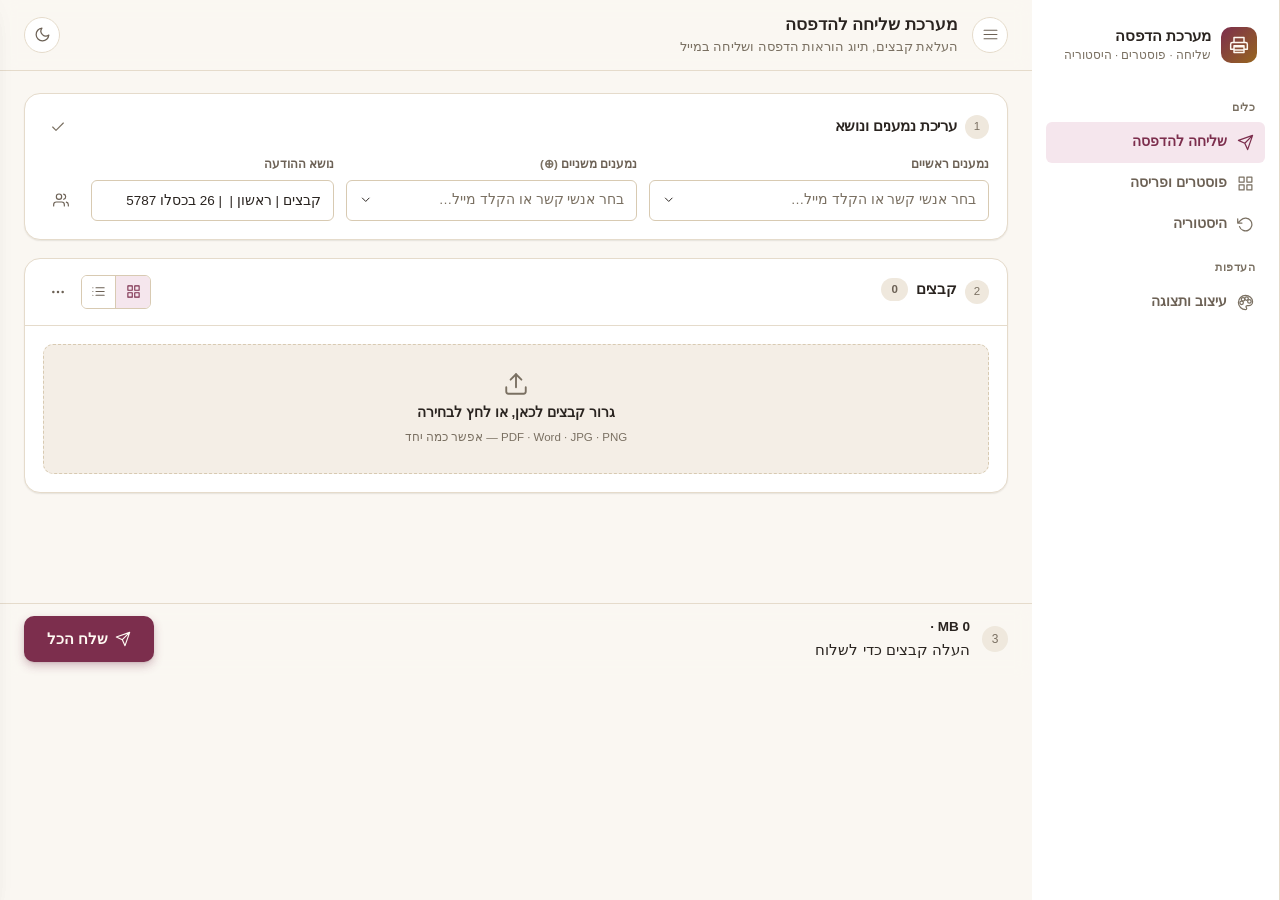
==== commit bc940f1d: "Design-system dialogs everywhere; step-1 becomes a view/edit "customer card"; manual email lives ins" ====
--- a/app/index.html
+++ b/app/index.html
@@ -10,6 +10,7 @@
      כפתור העתקה + לוג מתמיד) - נטענים מוקדם ככל האפשר. -->
 <script src="../js/shell.js"></script>
 <script src="../js/errors.js"></script>
+<script src="../js/dialogs.js"></script>
 
 <!-- PDF / image engine libs (shared with the rest of the site) -->
 <script src="../libs/pdf-lib.min.js"></script>
@@ -409,31 +410,37 @@
       <!-- ============ SEND WORKSPACE (built from scratch on the אריג system) ============ -->
       <div class="send-workspace">
 
-        <!-- ---- שלב 1: יעד (קומפקטי - שורה אחת) ---- -->
-        <section class="card">
-          <div class="card-pad send-dest">
-            <div class="send-dest-row">
+        <!-- ---- שלב 1: יעד — כרטיס במודל "פרטי לקוח": תצוגה עם עיפרון, עריכה בלחיצה ---- -->
+        <section class="card send-dest" id="destCard">
+          <div class="card-pad">
+            <div class="card-title-row" id="destTitleRow">
               <span class="step-num current">1</span>
+              <h3 id="destTitle" style="margin:0;">למי שולחים</h3>
+              <button type="button" class="btn btn-ghost btn-icon-only btn-sm" id="destEditBtn" style="margin-inline-start:auto;" title="עריכת נמענים ונושא">
+                <svg class="icon" id="destEditIcon" viewBox="0 0 24 24"><path d="M11 4H4a2 2 0 0 0-2 2v14a2 2 0 0 0 2 2h14a2 2 0 0 0 2-2v-7"/><path d="M18.5 2.5a2.12 2.12 0 0 1 3 3L12 15l-4 1 1-4z"/></svg>
+                <svg class="icon hidden" id="destDoneIcon" viewBox="0 0 24 24"><polyline points="20 6 9 17 4 12"/></svg>
+              </button>
+            </div>
+
+            <!-- תצוגה -->
+            <div class="hint dest-summary" id="destSummary" title="">טוען…</div>
+
+            <!-- עריכה -->
+            <div class="send-dest-row hidden" id="destEditRow">
               <div class="field">
                 <label>נמענים ראשיים</label>
-                <div class="recipient-row">
-                  <div class="multiselect" id="mainEmailMultiselect"></div>
-                  <input type="text" id="mainEmailManual" class="input" placeholder="או הקלד מייל…" list="contacts-datalist">
-                </div>
+                <div class="multiselect" id="mainEmailMultiselect"></div>
               </div>
               <div class="field">
                 <label>נמענים משניים <span class="hint">(⊕)</span></label>
-                <div class="recipient-row">
-                  <div class="multiselect" id="secondaryEmailMultiselect"></div>
-                  <input type="text" id="secondaryEmailManual" class="input" placeholder="או הקלד מייל…" list="contacts-datalist">
-                </div>
+                <div class="multiselect" id="secondaryEmailMultiselect"></div>
                 <datalist id="contacts-datalist"></datalist>
               </div>
               <div class="field">
                 <label>נושא ההודעה</label>
                 <input type="text" id="subject" class="input">
               </div>
-              <button type="button" class="btn btn-secondary btn-icon-only" onclick="openModal('contactsModal')" title="אנשי קשר">
+              <button type="button" class="btn btn-secondary btn-icon-only" onclick="openModal('contactsModal')" title="ניהול אנשי קשר">
                 <svg class="icon" viewBox="0 0 24 24"><path d="M17 21v-2a4 4 0 0 0-4-4H5a4 4 0 0 0-4 4v2"/><circle cx="9" cy="7" r="4"/><path d="M23 21v-2a4 4 0 0 0-3-3.87M16 3.13a4 4 0 0 1 0 7.75"/></svg>
               </button>
             </div>
--- a/app/app.css
+++ b/app/app.css
@@ -26,19 +26,23 @@
 .dropdown-item:hover{ background:var(--surface-alt); }
 .dropdown-item .icon{ width:15px; height:15px; color:var(--text-3); flex:0 0 auto; }
 
-/* ---- step 1: destination — one compact row (recipients / secondary / subject) ---- */
-.send-dest{ padding:14px 18px; }
-.send-dest-row{ display:grid; grid-template-columns:auto 1.4fr 1.2fr 1fr auto; gap:14px; align-items:end; }
-.send-dest-row .step-num{ margin-bottom:8px; }
-.send-dest-row .field{ margin-bottom:0; }
+/* ---- step 1: destination — "customer card" pattern: summary line + pencil; edit row on click ---- */
+.send-dest .card-title-row h3{ font-size:14.5px; }
+.send-dest .card-title-row .step-num{ width:24px; height:24px; font-size:11.5px; }
+.dest-summary{ color:var(--text-3); white-space:nowrap; overflow:hidden; text-overflow:ellipsis; margin-top:6px; }
+/* edit row: all controls bottom-aligned (align-items:end) so inputs/buttons share one baseline */
+.send-dest-row{ display:grid; grid-template-columns:1.4fr 1.2fr 1fr auto; gap:12px; align-items:end; }
+.send-dest-row .field{ margin-bottom:0; min-width:0; }
 .send-dest-row .field label{ font-size:11.5px; }
-.send-dest-row .btn-icon-only{ margin-bottom:0; }
-@media (max-width:1100px){ .send-dest-row{ grid-template-columns:auto 1fr 1fr; } .send-dest-row .field:nth-child(4){ grid-column:2 / -1; } .send-dest-row .btn-icon-only{ grid-column:1; grid-row:1; } }
-@media (max-width:700px){ .send-dest-row{ grid-template-columns:1fr; } .send-dest-row .step-num, .send-dest-row .btn-icon-only{ display:none; } .send-dest-row .field:nth-child(4){ grid-column:auto; } }
-
-.recipient-row{ display:flex; gap:6px; align-items:flex-start; }
-.recipient-row .multiselect{ flex:1 1 55%; min-width:0; }
-.recipient-row .input{ flex:1 1 45%; min-width:0; }
+.send-dest-row .multiselect-btn, .send-dest-row .input, .send-dest-row .btn-icon-only{ height:41px; }
+@media (max-width:1000px){ .send-dest-row{ grid-template-columns:1fr 1fr; } .send-dest-row .field:nth-child(3){ grid-column:1 / -1; } .send-dest-row .btn-icon-only{ justify-self:end; } }
+@media (max-width:640px){ .send-dest-row{ grid-template-columns:1fr; } }
+
+/* manual-email row lives INSIDE the contacts dropdown */
+.multiselect-manual{ display:flex; gap:6px; padding:8px; margin-top:4px; border-top:1px solid var(--border); background:var(--surface-alt); border-radius:0 0 var(--radius-md) var(--radius-md); position:sticky; bottom:0; }
+.multiselect-manual .input{ flex:1; min-width:0; height:34px; font-size:12.5px; }
+.multiselect-manual .btn-icon-only{ width:34px; height:34px; }
+.multiselect-content{ padding-bottom:0; }
 
 /* ---- option chips: flat, visible, one-click toggles (file card + group panel) ---- */
 .opt-chips{ display:flex; flex-wrap:wrap; gap:6px; }
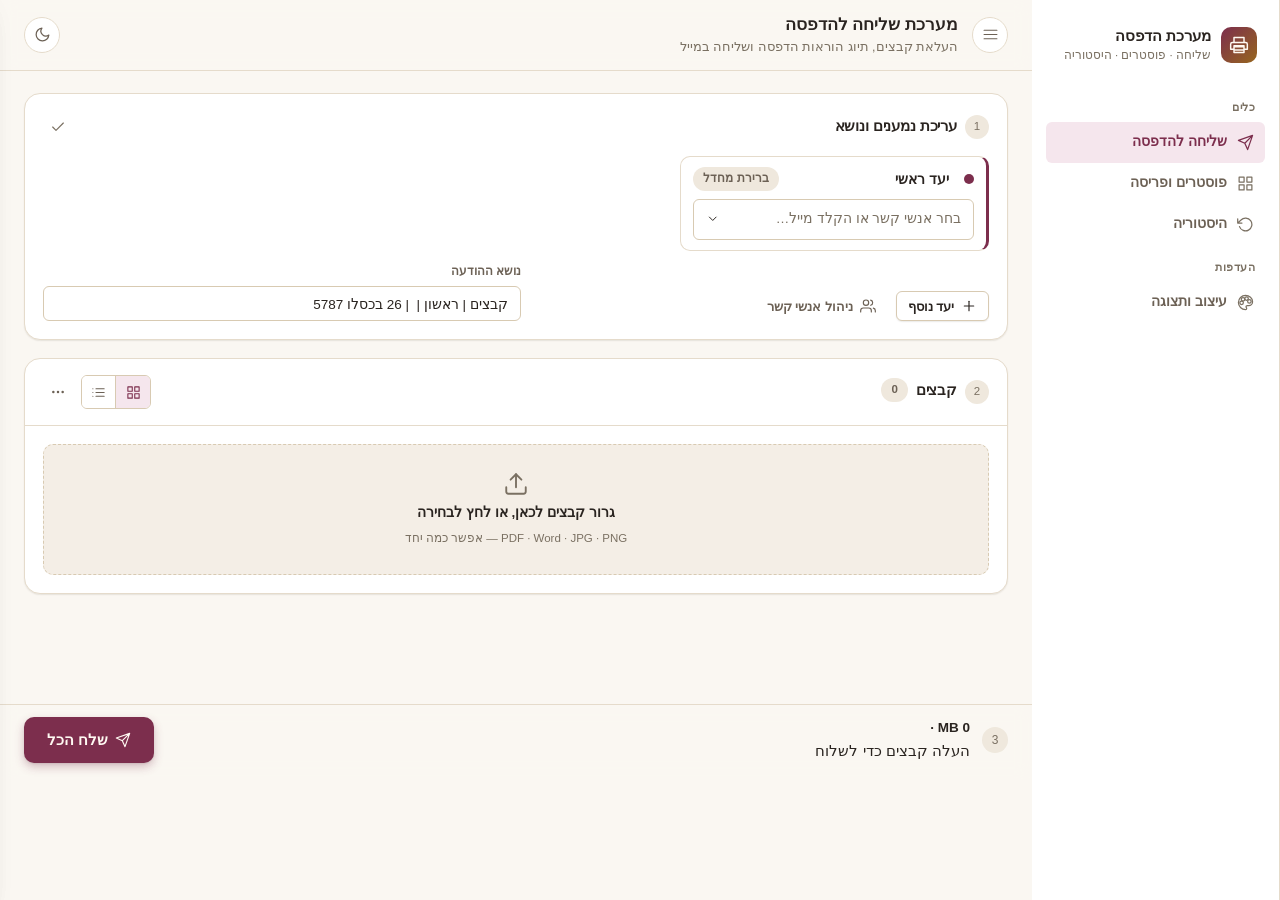
==== commit 81d79f73: "Multi-destination sending: named destinations, per-file/group assignment, one email per destination " ====
--- a/app/index.html
+++ b/app/index.html
@@ -11,6 +11,7 @@
 <script src="../js/shell.js"></script>
 <script src="../js/errors.js"></script>
 <script src="../js/dialogs.js"></script>
+<script src="../js/popover.js"></script>
 
 <!-- PDF / image engine libs (shared with the rest of the site) -->
 <script src="../libs/pdf-lib.min.js"></script>
@@ -100,11 +101,10 @@
           <option value="2">לוגו 2</option>
         </select>
       </div>
-      <div class="field">
-        <label>&nbsp;</label>
-        <label class="opt-chip" style="width:100%;"><input type="checkbox" id="groupSendSecondary" onchange="applyGroupSetting('sendSecondary', this.checked)"><span>שליחה משנית ⊕</span></label>
-      </div>
-    </div>
+    </div>
+
+    <div class="section-title">יעדי שליחה <span class="hint" style="font-weight:400; text-transform:none;">(הקובץ הממוזג נשלח לכל היעדים המסומנים)</span></div>
+    <div class="opt-chips" id="groupDestChips"></div>
 
     <div class="section-title">סדר המיזוג</div>
     <div id="mergeListContainer"></div>
@@ -208,22 +208,6 @@
       <div class="manager-list" id="modalContactsList"></div>
     </div>
     <div class="modal-foot"><button class="btn btn-secondary" style="width:100%;" onclick="closeModal('contactsModal')">סגור</button></div>
-  </div>
-</div>
-
-<div id="pageSelectionModal" class="modal-backdrop-wrap">
-  <div class="modal modal-wide">
-    <div class="modal-head"><strong><svg class="icon" viewBox="0 0 24 24"><circle cx="6" cy="6" r="3"/><circle cx="6" cy="18" r="3"/><line x1="20" y1="4" x2="8.12" y2="15.88"/><line x1="14.47" y1="14.48" x2="20" y2="20"/><line x1="8.12" y1="8.12" x2="12" y2="12"/></svg> בחירת עמודים להדפסה/הורדה</strong><button class="modal-close-x" onclick="closeModal('pageSelectionModal')"><svg class="icon" viewBox="0 0 24 24"><line x1="18" y1="6" x2="6" y2="18"/><line x1="6" y1="6" x2="18" y2="18"/></svg></button></div>
-    <div class="modal-body">
-      <p class="hint" style="margin-bottom:10px;">הזן עמודים או טווחים מופרדים בפסיק (לדוגמה: 1, 3, 5-8). השאר ריק כדי לבחור הכל. לחיצה על הריבועים מעדכנת את הרשימה, והקלדה ידנית מעדכנת את הריבועים.</p>
-      <div class="manager-add-row">
-        <input type="text" id="pageSelectionInput" class="input" placeholder="לדוגמה: 1, 3, 5-8" dir="ltr" oninput="updatePageSelectionVisuals()">
-        <button class="btn btn-secondary" onclick="selectAllPages()" title="סמן הכל"><svg class="icon" viewBox="0 0 24 24"><polyline points="20 6 9 17 4 12"/></svg> הכל</button>
-      </div>
-      <div id="pageSelectionLoading" class="hidden" style="text-align:center; padding:20px;"><span class="spinner" style="display:inline-block;vertical-align:middle;"></span> טוען דפים...</div>
-      <div id="pageSelectionGrid" class="page-checkbox-grid"></div>
-    </div>
-    <div class="modal-foot"><button class="btn btn-primary" style="width:100%;" onclick="savePageSelection()">שמור בחירה</button></div>
   </div>
 </div>
 
@@ -425,24 +409,25 @@
             <!-- תצוגה -->
             <div class="hint dest-summary" id="destSummary" title="">טוען…</div>
 
-            <!-- עריכה -->
-            <div class="send-dest-row hidden" id="destEditRow">
-              <div class="field">
-                <label>נמענים ראשיים</label>
-                <div class="multiselect" id="mainEmailMultiselect"></div>
+            <!-- עריכה: רשימת יעדים (כל יעד = שם + נמענים) + נושא -->
+            <div class="hidden" id="destEditRow">
+              <div class="dest-list" id="destList"></div>
+              <div class="dest-actions">
+                <button type="button" class="btn btn-secondary btn-sm" onclick="askAddDestination()">
+                  <svg class="icon" viewBox="0 0 24 24"><line x1="12" y1="5" x2="12" y2="19"/><line x1="5" y1="12" x2="19" y2="12"/></svg>
+                  יעד נוסף
+                </button>
+                <button type="button" class="btn btn-ghost btn-sm" onclick="openModal('contactsModal')">
+                  <svg class="icon" viewBox="0 0 24 24"><path d="M17 21v-2a4 4 0 0 0-4-4H5a4 4 0 0 0-4 4v2"/><circle cx="9" cy="7" r="4"/><path d="M23 21v-2a4 4 0 0 0-3-3.87M16 3.13a4 4 0 0 1 0 7.75"/></svg>
+                  ניהול אנשי קשר
+                </button>
+                <datalist id="contacts-datalist"></datalist>
+                <span class="spacer" style="flex:1"></span>
+                <div class="field dest-subject">
+                  <label>נושא ההודעה</label>
+                  <input type="text" id="subject" class="input">
+                </div>
               </div>
-              <div class="field">
-                <label>נמענים משניים <span class="hint">(⊕)</span></label>
-                <div class="multiselect" id="secondaryEmailMultiselect"></div>
-                <datalist id="contacts-datalist"></datalist>
-              </div>
-              <div class="field">
-                <label>נושא ההודעה</label>
-                <input type="text" id="subject" class="input">
-              </div>
-              <button type="button" class="btn btn-secondary btn-icon-only" onclick="openModal('contactsModal')" title="ניהול אנשי קשר">
-                <svg class="icon" viewBox="0 0 24 24"><path d="M17 21v-2a4 4 0 0 0-4-4H5a4 4 0 0 0-4 4v2"/><circle cx="9" cy="7" r="4"/><path d="M23 21v-2a4 4 0 0 0-3-3.87M16 3.13a4 4 0 0 1 0 7.75"/></svg>
-              </button>
             </div>
           </div>
         </section>
@@ -518,6 +503,7 @@
 <script src="js/state.js"></script>
 <script src="js/storage.js"></script>
 <script src="js/utils.js"></script>
+<script src="js/destinations.js"></script>
 <script src="js/contacts.js"></script>
 <script src="js/files.js"></script>
 <script src="js/modals.js"></script>
--- a/app/app.css
+++ b/app/app.css
@@ -38,6 +38,37 @@
 @media (max-width:1000px){ .send-dest-row{ grid-template-columns:1fr 1fr; } .send-dest-row .field:nth-child(3){ grid-column:1 / -1; } .send-dest-row .btn-icon-only{ justify-self:end; } }
 @media (max-width:640px){ .send-dest-row{ grid-template-columns:1fr; } }
 
+/* ---- destinations (יעדי שליחה): one row per destination, colored dot, editable name, recipients picker ---- */
+.dest-list{ display:grid; grid-template-columns:repeat(auto-fill,minmax(300px,1fr)); gap:10px; }
+.dest-item{ border:1px solid var(--border); border-radius:var(--radius-md); background:var(--surface); padding:10px 12px; border-inline-start:3px solid var(--dest-c, var(--primary-solid)); }
+.dest-item-head{ display:flex; align-items:center; gap:8px; margin-bottom:8px; }
+.dest-item-head .badge{ margin-inline-start:auto; }
+.dest-item-head .btn-icon-only{ width:26px; height:26px; }
+.dest-item-head .dest-remove{ color:var(--text-3); }
+.dest-item-head .dest-remove:hover{ color:var(--danger); background:var(--danger-tint); }
+.dest-name{ font-weight:800; font-size:13.5px; border:1px solid transparent; background:transparent; border-radius:var(--radius-sm); padding:2px 6px; color:var(--text); min-width:0; flex:1; font-family:var(--font); }
+.dest-name:hover{ border-color:var(--border); background:var(--surface-alt); }
+.dest-name:focus{ outline:none; border-color:var(--primary-solid); background:var(--surface); }
+.dest-actions{ display:flex; align-items:end; gap:8px; margin-top:12px; flex-wrap:wrap; }
+.dest-actions .dest-subject{ margin-bottom:0; flex:1 1 260px; min-width:0; }
+.dest-actions .dest-subject label{ font-size:11.5px; }
+.dest-summary .dest-sep{ opacity:.5; margin:0 2px; }
+.dest-summary b{ color:var(--text-2); font-weight:700; }
+
+/* destination color tokens: dot, card accent, badge */
+.dest-primary{ --dest-c:var(--primary-solid); --dest-t:var(--primary-tint); --dest-f:var(--primary); }
+.dest-accent { --dest-c:var(--accent-solid);  --dest-t:var(--accent-tint);  --dest-f:var(--accent); }
+.dest-success{ --dest-c:var(--success-solid); --dest-t:var(--success-tint); --dest-f:var(--success); }
+.dest-info   { --dest-c:var(--info);          --dest-t:var(--info-tint);    --dest-f:var(--info); }
+.dest-warning{ --dest-c:var(--warning);       --dest-t:var(--warning-tint); --dest-f:var(--warning); }
+.dest-danger { --dest-c:var(--danger-solid);  --dest-t:var(--danger-tint);  --dest-f:var(--danger); }
+.dest-dot{ display:inline-block; width:10px; height:10px; border-radius:50%; background:var(--dest-c, var(--primary-solid)); flex:0 0 auto; box-shadow:0 0 0 2px var(--surface); }
+.dest-dot.sm{ width:7px; height:7px; box-shadow:none; margin-inline-end:4px; }
+.badge.dest-badge{ background:var(--dest-t); color:var(--dest-f); display:inline-flex; align-items:center; }
+.file-toolbar .tb-dest.active-toggle{ color:var(--primary-solid); background:var(--primary-tint); }
+.file-toolbar .tb-dest{ position:relative; }
+.popover .menu-item .dest-dot{ margin-inline-end:2px; }
+
 /* manual-email row lives INSIDE the contacts dropdown */
 .multiselect-manual{ display:flex; gap:6px; padding:8px; margin-top:4px; border-top:1px solid var(--border); background:var(--surface-alt); border-radius:0 0 var(--radius-md) var(--radius-md); position:sticky; bottom:0; }
 .multiselect-manual .input{ flex:1; min-width:0; height:34px; font-size:12.5px; }
@@ -82,54 +113,60 @@
 .file-card.group-2{ border-color:var(--accent-solid);  box-shadow:inset 0 0 0 1px var(--accent-solid); }
 .file-card.group-3{ border-color:var(--success-solid); box-shadow:inset 0 0 0 1px var(--success-solid); }
 .file-card.group-4{ border-color:var(--info);          box-shadow:inset 0 0 0 1px var(--info); }
+.file-card.group-5{ border-color:var(--warning);       box-shadow:inset 0 0 0 1px var(--warning); }
 
 .file-thumb{ height:120px; background:var(--surface-sunken); display:flex; align-items:center; justify-content:center; overflow:hidden; position:relative; }
 .file-thumb img{ width:100%; height:100%; object-fit:contain; }
 .file-thumb .icon{ width:36px; height:36px; color:var(--text-3); }
 .file-thumb .file-ext{ position:absolute; top:8px; inset-inline-start:8px; }
-.file-thumb .btn-plus{ position:absolute; top:8px; inset-inline-end:8px; }
-
-.file-body{ padding:12px 14px 14px; display:flex; flex-direction:column; gap:10px; }
+
+.file-body{ padding:12px 14px 12px; display:flex; flex-direction:column; gap:6px; }
 .file-head{ display:flex; align-items:flex-start; justify-content:space-between; gap:8px; }
 .file-name{ font-weight:700; font-size:13px; white-space:nowrap; overflow:hidden; text-overflow:ellipsis; min-width:0; }
-.file-meta{ font-size:11.5px; color:var(--text-3); display:flex; gap:6px; align-items:center; flex-wrap:wrap; }
+.file-meta{ font-size:11.5px; color:var(--text-3); display:flex; gap:6px; align-items:center; flex-wrap:nowrap; min-width:0; }
+.file-meta-text{ white-space:nowrap; flex:0 0 auto; }
 .file-meta.large{ color:var(--danger); font-weight:700; }
 .file-modified-dot{ width:7px; height:7px; border-radius:50%; background:var(--success-solid); display:none; }
 .file-modified-dot.show{ display:inline-block; }
 
-/* quick controls: quantity + format side by side */
-.file-quick{ display:grid; grid-template-columns:1fr 1fr; gap:8px; }
-.file-quick label{ font-size:11px; color:var(--text-3); font-weight:700; margin-bottom:3px; display:block; }
-.file-quick .select{ padding:7px 9px; font-size:12.5px; }
-
-/* actions row: group tabs + icon buttons */
-.file-actions{ display:flex; align-items:center; justify-content:space-between; gap:6px; padding-top:10px; border-top:1px solid var(--border); }
-.file-icon-actions{ display:flex; align-items:center; gap:2px; }
-.file-icon-actions .btn-icon-only{ width:30px; height:30px; }
-.file-icon-actions .btn-icon-only.active-toggle{ color:var(--primary-solid); background:var(--primary-tint); }
-
-.group-tabs{ display:flex; gap:3px; align-items:center; }
-.group-tab{ width:24px; height:24px; border-radius:var(--radius-sm); border:1px solid var(--border); background:var(--surface-alt); color:var(--text-2); font-size:10.5px; font-weight:800; cursor:pointer; display:flex; align-items:center; justify-content:center; padding:0; font-family:var(--font); }
-.group-tab:hover{ border-color:var(--border-strong); }
-.group-tab[data-g="1"].active{ background:var(--primary-solid); color:var(--text-on-primary); border-color:var(--primary-solid); }
-.group-tab[data-g="2"].active{ background:var(--accent-solid);  color:var(--text-on-primary); border-color:var(--accent-solid); }
-.group-tab[data-g="3"].active{ background:var(--success-solid); color:var(--text-on-primary); border-color:var(--success-solid); }
-.group-tab[data-g="4"].active{ background:var(--info);          color:var(--text-on-primary); border-color:var(--info); }
-.group-tab[data-g="0"].active{ background:var(--text-3); color:var(--text-on-primary); border-color:var(--text-3); }
-.btn-edit-group{ width:24px; height:24px; border-radius:var(--radius-sm); border:1px solid var(--border); background:var(--surface); color:var(--text-2); cursor:pointer; display:flex; align-items:center; justify-content:center; padding:0; }
-.btn-edit-group:hover{ color:var(--primary-solid); border-color:var(--primary-solid); }
-
-.btn-plus{ width:26px; height:26px; border-radius:50%; border:1px solid var(--border-strong); background:var(--surface); color:var(--text-3); display:flex; align-items:center; justify-content:center; cursor:pointer; padding:0; font-family:var(--font); font-weight:800; font-size:14px; line-height:1; box-shadow:var(--shadow-sm); }
-.btn-plus:hover{ color:var(--accent-solid); border-color:var(--accent-solid); }
-.btn-plus.active{ background:var(--accent-solid); color:var(--text-on-primary); border-color:var(--accent-solid); }
+/* status chips under the name — quantity · format · style · group · options · note */
+.file-chips{ display:flex; flex-wrap:nowrap; gap:4px; min-width:0; overflow-x:auto; overflow-y:hidden; margin-inline-start:auto; scrollbar-width:none; padding-bottom:1px; }
+.file-chips::-webkit-scrollbar{ display:none; }
+.file-chips .badge{ font-size:10.5px; padding:1px 7px; white-space:nowrap; flex:0 0 auto; }
+
+/* single icon toolbar — every setting opens a floating popover from its icon */
+.file-toolbar{ display:flex; align-items:center; gap:2px; flex-wrap:wrap; padding-top:10px; border-top:1px solid var(--border); margin-top:2px; }
+.file-toolbar .btn-icon-only{ width:30px; height:30px; }
+.file-toolbar .btn-icon-only.active-toggle{ color:var(--primary-solid); background:var(--primary-tint); }
+.file-toolbar .btn-icon-only.popover-open{ background:var(--surface-alt); color:var(--text); box-shadow:inset 0 0 0 1px var(--border-strong); }
+/* merge-group strip: a segmented control (− 1 2 3 4 5) flush with the toolbar icons */
+.file-toolbar .group-tabs{ display:inline-flex; align-items:center; height:30px; border:1px solid var(--border-strong); border-radius:var(--radius-sm); overflow:hidden; background:var(--surface); box-shadow:var(--shadow-sm); }
+.group-tab{ width:26px; height:100%; border:none; border-inline-start:1px solid var(--border); background:transparent; color:var(--text-2); font-size:11.5px; font-weight:800; cursor:pointer; display:flex; align-items:center; justify-content:center; padding:0; font-family:var(--font); transition:background .12s ease, color .12s ease; }
+.group-tab:first-child{ border-inline-start:none; }
+.group-tab:hover{ background:var(--surface-alt); color:var(--text); }
+.group-tab[data-g="0"].active{ background:var(--surface-sunken); color:var(--text-3); }
+.group-tab[data-g="1"].active{ background:var(--primary-solid); color:var(--text-on-primary); }
+.group-tab[data-g="2"].active{ background:var(--accent-solid);  color:var(--text-on-primary); }
+.group-tab[data-g="3"].active{ background:var(--success-solid); color:var(--text-on-primary); }
+.group-tab[data-g="4"].active{ background:var(--info);          color:var(--text-on-primary); }
+.group-tab[data-g="5"].active{ background:var(--warning);       color:var(--text-on-primary); }
+.btn-edit-group{ width:26px; height:100%; border:none; border-inline-start:1px solid var(--border); background:var(--surface-alt); color:var(--text-2); cursor:pointer; display:flex; align-items:center; justify-content:center; padding:0; }
+.btn-edit-group:hover{ color:var(--primary-solid); background:var(--primary-tint); }
+.btn-edit-group .icon{ width:13px; height:13px; }
+.file-toolbar .tb-secondary.active-toggle{ color:var(--accent-solid); background:var(--accent-tint); }
+.file-toolbar .tb-bsd .icon{ width:22px; height:22px; }
+.file-toolbar .tb-logo{ position:relative; }
+.file-toolbar .tb-logo-num{ position:absolute; top:-3px; inset-inline-end:-3px; min-width:14px; height:14px; padding:0 3px; border-radius:var(--radius-full); background:var(--primary-solid); color:var(--text-on-primary); font-size:9.5px; font-weight:800; line-height:14px; text-align:center; border:1.5px solid var(--surface); }
+.file-toolbar .tb-danger{ color:var(--danger); }
+.file-toolbar .tb-danger:hover{ background:var(--danger-tint); }
+.file-toolbar .tb-sep{ width:1px; height:18px; background:var(--border); margin:0 3px; }
+.file-toolbar .tb-spacer{ flex:1; }
 
 /* per-file style select + "more" toggle */
 .style-select-row .select{ padding:7px 9px; font-size:12.5px; }
 .style-select-row .select.has-style{ border-color:var(--primary-tint-2); background:var(--primary-tint); color:var(--primary-solid); font-weight:700; }
-.toggle-more-btn{ width:100%; background:none; border:1px dashed var(--border-strong); color:var(--text-2); padding:6px; font-size:12px; cursor:pointer; border-radius:var(--radius-sm); display:flex; align-items:center; justify-content:center; gap:6px; font-family:var(--font); }
-.toggle-more-btn:hover{ background:var(--surface-alt); color:var(--primary-solid); border-color:var(--primary-solid); }
-
-.advanced-controls{ display:none; flex-direction:column; gap:8px; }
+/* advanced options: opened from the gear icon in the bottom row, expands beneath it */
+.advanced-controls{ display:none; flex-direction:column; gap:8px; padding-top:10px; border-top:1px dashed var(--border); }
 .advanced-controls.show{ display:flex; }
 .multiselect-content .file-opt-select{ padding:2px 4px; height:28px; font-size:12px; margin-inline-start:auto; }
 .multiselect-footer-btn{ padding:6px 9px; }
@@ -142,9 +179,8 @@
 .list-view .file-card{ flex-direction:row; align-items:stretch; }
 .list-view .file-thumb{ width:88px; height:auto; min-height:88px; flex:0 0 auto; }
 .list-view .file-body{ flex:1; min-width:0; }
-.list-view .file-quick{ grid-template-columns:120px 160px; }
-.list-view .file-actions{ border-top:none; padding-top:0; }
-@media (max-width:640px){ .list-view .file-quick{ grid-template-columns:1fr 1fr; } }
+.list-view .file-body{ gap:6px; }
+.list-view .file-toolbar{ border-top:none; padding-top:0; margin-top:0; }
 
 /* ---- send bar (sticky bottom action bar) ---- */
 .send-bar{ position:sticky; bottom:0; z-index:20; margin:0 -24px -60px; padding:12px 24px 16px; background:color-mix(in srgb, var(--bg) 88%, transparent); backdrop-filter:blur(8px); border-top:1px solid var(--border); }
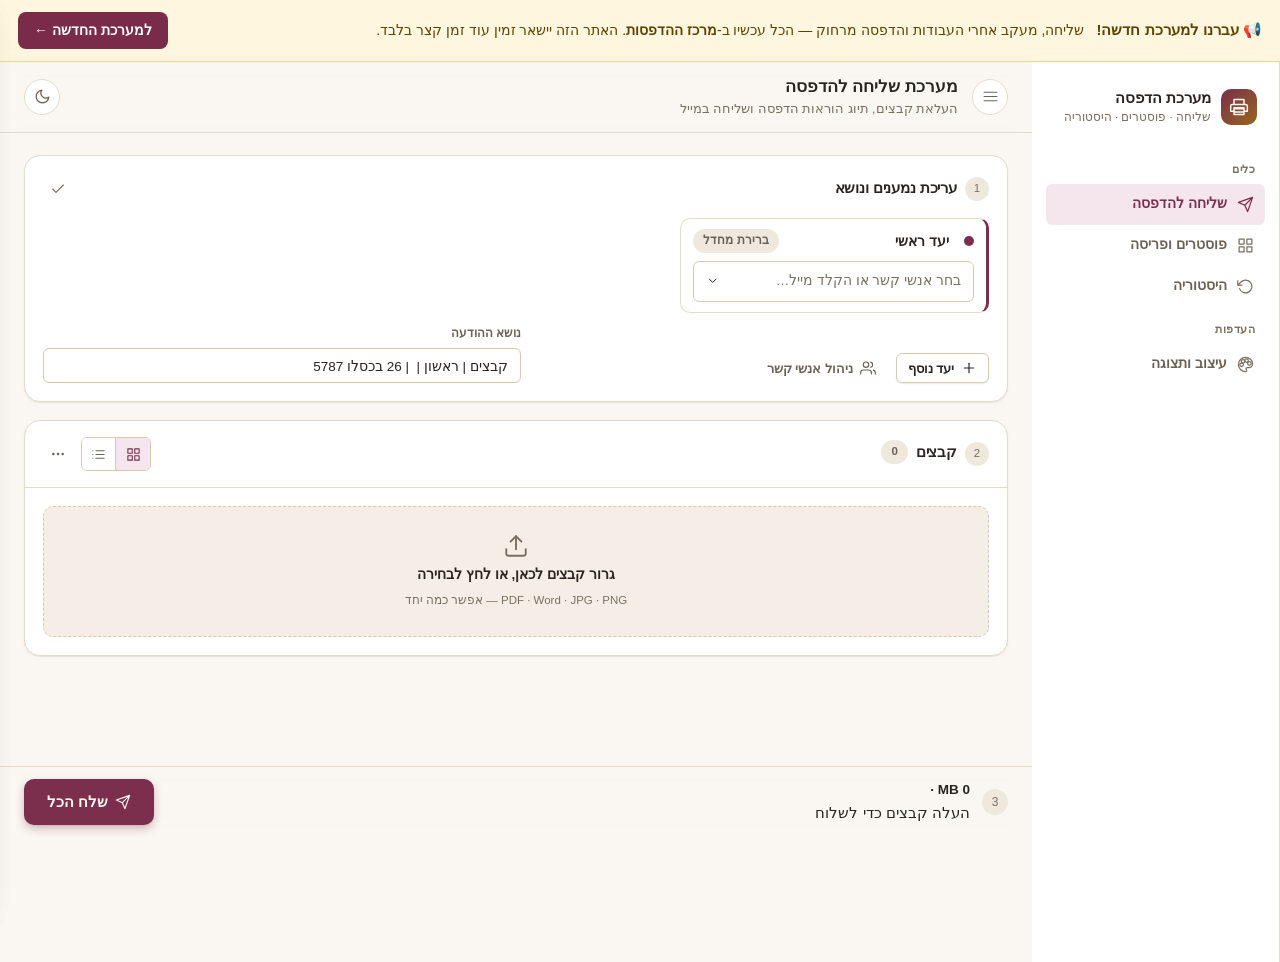
==== commit 897fe718: "Migration banner: point senders to print-center.vercel.app Co-Authored-By: Claude Fable 5 <noreply@a" ====
--- a/app/index.html
+++ b/app/index.html
@@ -25,6 +25,14 @@
 <script src="../js/logo-blur.js"></script>
 </head>
 <body>
+
+<!-- הודעת מעבר: המערכת החדשה (print-center) מחליפה את האתר הזה. באנר בלבד, בלי הפניה
+     אוטומטית — כדי שלא לשבור שליחה למי שעדיין לא קיבל משתמש במערכת החדשה. -->
+<div id="migrate-banner" style="display:flex;align-items:center;gap:12px;flex-wrap:wrap;padding:12px 18px;background:#fff6e0;color:#5b4300;border-bottom:1px solid #f0d58a;font-family:inherit;font-size:14px;line-height:1.5;">
+  <strong style="font-size:15px;">📢 עברנו למערכת חדשה!</strong>
+  <span>שליחה, מעקב אחרי העבודות והדפסה מרחוק — הכל עכשיו ב-<b>מרכז ההדפסות</b>. האתר הזה יישאר זמין עוד זמן קצר בלבד.</span>
+  <a href="https://print-center.vercel.app/send" style="margin-inline-start:auto;background:#7a2b4a;color:#fff;text-decoration:none;font-weight:700;padding:8px 16px;border-radius:8px;white-space:nowrap;">למערכת החדשה ←</a>
+</div>
 
 <!-- ============== SEND PROGRESS (design-system modal) ============== -->
 <div class="loader-overlay" id="loader">
--- a/app/app.css
+++ b/app/app.css
@@ -65,8 +65,14 @@
 .dest-dot{ display:inline-block; width:10px; height:10px; border-radius:50%; background:var(--dest-c, var(--primary-solid)); flex:0 0 auto; box-shadow:0 0 0 2px var(--surface); }
 .dest-dot.sm{ width:7px; height:7px; box-shadow:none; margin-inline-end:4px; }
 .badge.dest-badge{ background:var(--dest-t); color:var(--dest-f); display:inline-flex; align-items:center; }
-.file-toolbar .tb-dest.active-toggle{ color:var(--primary-solid); background:var(--primary-tint); }
-.file-toolbar .tb-dest{ position:relative; }
+/* destination avatars in the toolbar: round, initial letter, on = filled in the destination color, off = hollow */
+.dest-avatars{ display:inline-flex; align-items:center; gap:3px; }
+.dest-avatar{ width:26px; height:26px; border-radius:50%; border:1.5px solid var(--dest-c); background:transparent; color:var(--dest-c); font-size:10.5px; letter-spacing:-.02em; font-weight:800; font-family:var(--font); cursor:pointer; display:flex; align-items:center; justify-content:center; padding:0; line-height:1; opacity:.55; transition:opacity .12s ease, background .12s ease, color .12s ease, transform .08s ease; }
+.dest-avatar:hover{ opacity:.9; }
+.dest-avatar:active{ transform:scale(.94); }
+.dest-avatar.on{ background:var(--dest-c); color:var(--text-on-primary); opacity:1; box-shadow:0 0 0 2px var(--surface), 0 0 0 3px var(--dest-c); }
+.dest-avatar.empty{ border-style:dashed; }
+.dest-avatar:focus-visible{ outline:2px solid var(--primary-solid); outline-offset:2px; }
 .popover .menu-item .dest-dot{ margin-inline-end:2px; }
 
 /* manual-email row lives INSIDE the contacts dropdown */
@@ -130,7 +136,7 @@
 .file-modified-dot.show{ display:inline-block; }
 
 /* status chips under the name — quantity · format · style · group · options · note */
-.file-chips{ display:flex; flex-wrap:nowrap; gap:4px; min-width:0; overflow-x:auto; overflow-y:hidden; margin-inline-start:auto; scrollbar-width:none; padding-bottom:1px; }
+.file-chips{ display:flex; flex-wrap:nowrap; gap:4px; min-width:0; overflow-x:auto; overflow-y:hidden; scrollbar-width:none; padding-bottom:1px; }
 .file-chips::-webkit-scrollbar{ display:none; }
 .file-chips .badge{ font-size:10.5px; padding:1px 7px; white-space:nowrap; flex:0 0 auto; }
 
@@ -154,7 +160,8 @@
 .btn-edit-group:hover{ color:var(--primary-solid); background:var(--primary-tint); }
 .btn-edit-group .icon{ width:13px; height:13px; }
 .file-toolbar .tb-secondary.active-toggle{ color:var(--accent-solid); background:var(--accent-tint); }
-.file-toolbar .tb-bsd .icon{ width:22px; height:22px; }
+.file-toolbar .tb-bsd{ height:30px; padding:0 7px; font-size:11px; font-weight:800; letter-spacing:.02em; line-height:1; border-color:transparent; box-shadow:none; }
+.file-toolbar .tb-bsd.active-toggle{ color:var(--primary-solid); background:var(--primary-tint); }
 .file-toolbar .tb-logo{ position:relative; }
 .file-toolbar .tb-logo-num{ position:absolute; top:-3px; inset-inline-end:-3px; min-width:14px; height:14px; padding:0 3px; border-radius:var(--radius-full); background:var(--primary-solid); color:var(--text-on-primary); font-size:9.5px; font-weight:800; line-height:14px; text-align:center; border:1.5px solid var(--surface); }
 .file-toolbar .tb-danger{ color:var(--danger); }
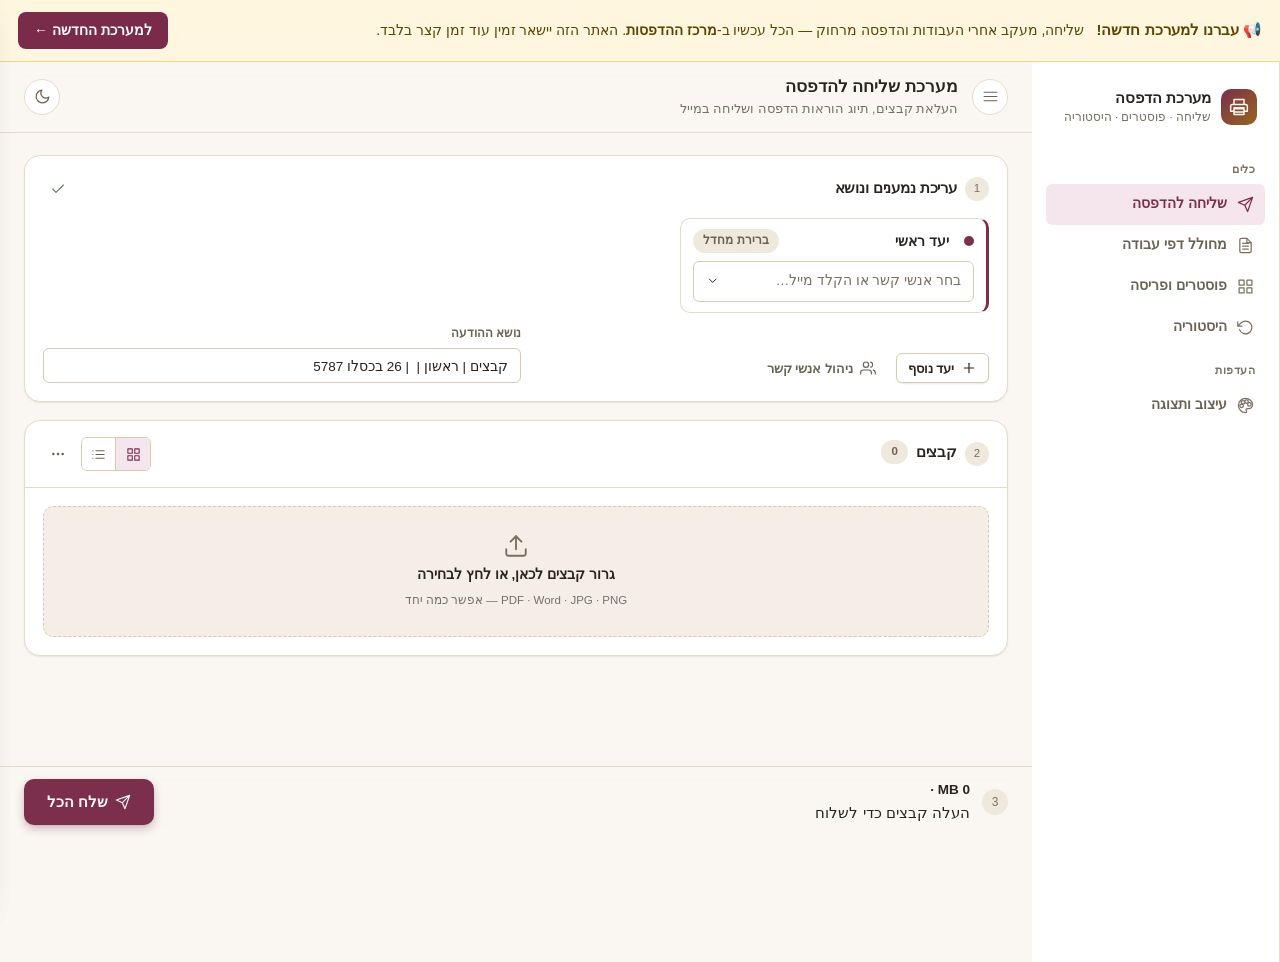
==== commit 6ad98404: "feat(worksheets): מחולל דפי עבודה - תפריט 12 תבניות, תצוגת דף חיה, תצוגה מקדימה והורדה מידית PDF עם " ====
--- a/app/index.html
+++ b/app/index.html
@@ -13,11 +13,12 @@
 <script src="../js/dialogs.js"></script>
 <script src="../js/popover.js"></script>
 
-<!-- PDF / image engine libs (shared with the rest of the site) -->
+<!-- PDF / image / Word engine libs (shared with the rest of the site) -->
 <script src="../libs/pdf-lib.min.js"></script>
 <script src="../libs/fontkit.umd.min.js"></script>
 <script src="../libs/pdf.min.js"></script>
 <script src="../libs/jspdf.umd.min.js"></script>
+<script src="../libs/mammoth.browser.min.js"></script>
 <script src="../opencv.js" async></script>
 
 <!-- Shared modules owned by other agents: PDF math + logo-hide detection -->
@@ -364,6 +365,10 @@
       <a class="nav-link active" href="index.html">
         <svg class="icon" viewBox="0 0 24 24"><path d="M22 2L11 13M22 2l-7 20-4-9-9-4 20-7z"/></svg>
         <span class="nav-label">שליחה להדפסה</span>
+      </a>
+      <a class="nav-link" href="worksheets.html">
+        <svg class="icon" viewBox="0 0 24 24"><path d="M14 2H6a2 2 0 0 0-2 2v16a2 2 0 0 0 2 2h12a2 2 0 0 0 2-2V8z"/><polyline points="14 2 14 8 20 8"/><line x1="16" y1="13" x2="8" y2="13"/><line x1="16" y1="17" x2="8" y2="17"/><line x1="8" y1="9" x2="8" y2="9"/><line x1="16" y1="9" x2="8" y2="9"/></svg>
+        <span class="nav-label">מחולל דפי עבודה</span>
       </a>
       <a class="nav-link" href="../poster.html">
         <svg class="icon" viewBox="0 0 24 24"><path d="M3 3h7v7H3zM14 3h7v7h-7zM3 14h7v7H3zM14 14h7v7h-7z"/></svg>
--- a/app/app.css
+++ b/app/app.css
@@ -94,7 +94,7 @@
 .multiselect-btn{ width:100%; min-height:41px; padding:8px 12px; background:var(--surface); border:1px solid var(--border-strong); border-radius:var(--radius-sm); font-size:13.5px; color:var(--text); cursor:pointer; display:flex; align-items:center; justify-content:space-between; gap:8px; }
 .multiselect-btn:hover{ border-color:var(--primary-solid); }
 .multiselect-btn .placeholder{ color:var(--text-3); }
-.multiselect-content{ display:none; position:absolute; top:calc(100% + 4px); inset-inline:0; background:var(--surface); border:1px solid var(--border); border-radius:var(--radius-md); box-shadow:var(--shadow-lg); z-index:50; max-height:240px; overflow-y:auto; padding:4px; }
+.multiselect-content{ display:none; position:absolute; top:calc(100% + 4px); inset-inline:0; background:var(--surface); border:1px solid var(--border); border-radius:var(--radius-md); box-shadow:var(--shadow-lg); z-index:50; max-height:240px; overflow-y:auto; overscroll-behavior:contain; padding:4px; }
 .multiselect-content.show{ display:block; }
 .multiselect-item{ display:flex; align-items:center; gap:9px; padding:8px 9px; border-radius:var(--radius-sm); cursor:pointer; font-size:13px; }
 .multiselect-item:hover{ background:var(--surface-alt); }
@@ -125,6 +125,26 @@
 .file-thumb img{ width:100%; height:100%; object-fit:contain; }
 .file-thumb .icon{ width:36px; height:36px; color:var(--text-3); }
 .file-thumb .file-ext{ position:absolute; top:8px; inset-inline-start:8px; }
+.file-thumb.has-preview{ cursor:pointer; }
+.file-thumb .docx-thumb{ width:100%; height:100%; overflow:hidden; background:#fff; padding:6px 8px; font-size:7px; line-height:1.35; color:#1a1a1a; text-align:right; direction:rtl; position:relative; }
+.file-thumb .docx-thumb *{ max-width:100%; }
+.file-thumb .docx-thumb p{ margin:0 0 4px; }
+.file-thumb .docx-thumb h1{ font-size:9px; margin:0 0 4px; }
+.file-thumb .docx-thumb h2{ font-size:8px; margin:0 0 3px; }
+.file-thumb .docx-thumb table{ font-size:6px; border-collapse:collapse; width:100%; }
+.file-thumb .docx-thumb td, .file-thumb .docx-thumb th{ border:1px solid #ddd; padding:2px 3px; }
+.file-thumb .docx-thumb img{ max-width:100%; height:auto; object-fit:contain; }
+.file-thumb .docx-thumb-fade{ position:absolute; inset-inline:0; bottom:0; height:22px; background:linear-gradient(transparent, var(--surface-sunken)); pointer-events:none; }
+.file-thumb .docx-loading{ display:flex; flex-direction:column; align-items:center; justify-content:center; gap:6px; font-size:10.5px; color:var(--text-3); }
+.file-thumb .docx-loading .spinner{ width:18px; height:18px; border-width:2px; }
+/* מודאל תצוגה וורד - מסמך לבן ממורכז */
+.docx-preview-host{ width:100%; max-width:720px; max-height:70vh; overflow:auto; background:#fff; color:#1a1a1a; padding:28px 32px; border-radius:var(--radius-md); box-shadow:var(--shadow-sm); font-size:13.5px; line-height:1.65; text-align:right; direction:rtl; }
+.docx-preview-host h1{ font-size:20px; margin:0 0 10px; }
+.docx-preview-host h2{ font-size:17px; margin:14px 0 8px; }
+.docx-preview-host p{ margin:0 0 8px; }
+.docx-preview-host table{ border-collapse:collapse; width:100%; margin:8px 0; }
+.docx-preview-host td, .docx-preview-host th{ border:1px solid #d1d5db; padding:6px 8px; }
+.docx-preview-host img{ max-width:100%; height:auto; }
 
 .file-body{ padding:12px 14px 12px; display:flex; flex-direction:column; gap:6px; }
 .file-head{ display:flex; align-items:flex-start; justify-content:space-between; gap:8px; }
@@ -213,7 +233,7 @@
 
 .manager-add-row{ display:flex; gap:6px; margin-bottom:12px; flex-wrap:wrap; }
 .manager-add-row .input{ flex:1; min-width:120px; }
-.manager-list{ border:1px solid var(--border); border-radius:var(--radius-md); max-height:280px; overflow-y:auto; margin-bottom:4px; }
+.manager-list{ border:1px solid var(--border); border-radius:var(--radius-md); max-height:280px; overflow-y:auto; overscroll-behavior:contain; margin-bottom:4px; }
 .manager-list-item{ display:flex; justify-content:space-between; align-items:center; padding:9px 12px; border-bottom:1px solid var(--border); font-size:13px; gap:8px; }
 .manager-list-item:last-child{ border-bottom:none; }
 .manager-list-item:hover{ background:var(--surface-alt); }
@@ -293,7 +313,7 @@
 .crop-modal-body{ background:var(--surface-sunken); display:flex; justify-content:center; align-items:flex-start; padding:14px; overflow:auto; max-height:60vh; }
 
 /* page selection grid */
-.page-checkbox-grid{ display:grid; grid-template-columns:repeat(auto-fill,minmax(56px,1fr)); gap:7px; padding:10px; max-height:260px; overflow-y:auto; border:1px solid var(--border); border-radius:var(--radius-md); margin-bottom:12px; background:var(--surface-alt); }
+.page-checkbox-grid{ display:grid; grid-template-columns:repeat(auto-fill,minmax(56px,1fr)); gap:7px; padding:10px; max-height:260px; overflow-y:auto; overscroll-behavior:contain; border:1px solid var(--border); border-radius:var(--radius-md); margin-bottom:12px; background:var(--surface-alt); }
 .page-checkbox-item{ display:flex; align-items:center; justify-content:center; border:1px solid var(--border); border-radius:var(--radius-sm); padding:8px 4px; cursor:pointer; font-size:12px; background:var(--surface); }
 .page-checkbox-item.selected{ background:var(--primary-tint); border-color:var(--primary-solid); color:var(--primary-solid); font-weight:700; }
 
